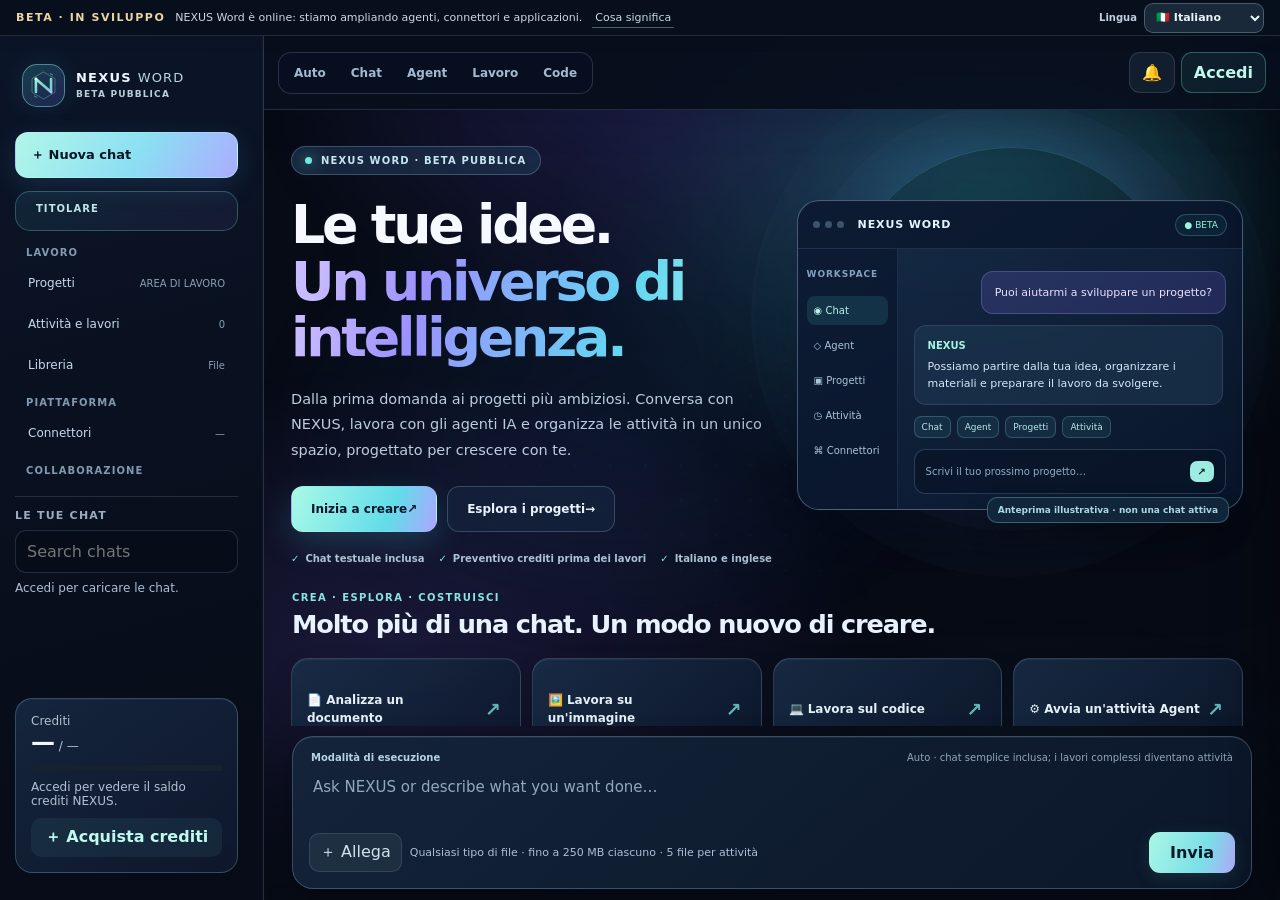
==== index.html @ f948ac9a "ux: distinguish real authenticated chat workspace from guest marketing preview" ====
<!doctype html>
<html lang="it">
<head>
<meta charset="utf-8">
<meta http-equiv="Content-Security-Policy" content="default-src 'self'; base-uri 'self'; object-src 'none'; script-src 'self' 'unsafe-inline' https://esm.sh; style-src 'self' 'unsafe-inline' https:; font-src 'self' data: https:; img-src 'self' data: blob: https:; connect-src 'self' https:; frame-src 'self' https:; form-action 'self' https:; upgrade-insecure-requests">
<meta name="referrer" content="strict-origin-when-cross-origin">
<meta name="viewport" content="width=device-width,initial-scale=1">
<title>NEXUS Word Beta — Chat IA, agenti e progetti</title>
<meta name="description" content="NEXUS Word è una piattaforma IA in beta pubblica: chat inclusa, agenti, programmazione, progetti e lavori con crediti dichiarati prima dell’esecuzione.">
<meta name="robots" content="index,follow,max-image-preview:large">
<link rel="canonical" href="https://nexusword.it/">
<meta property="og:type" content="website"><meta property="og:site_name" content="NEXUS Word"><meta property="og:title" content="NEXUS Word Beta — Chat IA, agenti e progetti"><meta property="og:description" content="Piattaforma IA in beta pubblica con chat inclusa e attività Agent, Work, Code e file a crediti trasparenti."><meta property="og:url" content="https://nexusword.it/">
<meta name="theme-color" content="#05070b">
<link rel="icon" type="image/svg+xml" href="./nexus-mark.svg">
<link rel="alternate" hreflang="it" href="https://nexusword.it/"><link rel="alternate" hreflang="en" href="https://nexusword.it/?lang=en">
<link rel="alternate" hreflang="x-default" href="https://nexusword.it/">
<script type="application/ld+json">
{
  "@context":"https://schema.org",
  "@type":["SoftwareApplication","WebApplication"],
  "name":"NEXUS AI",
  "url":"https://nexusword.it/",
  "applicationCategory":"BusinessApplication",
  "operatingSystem":"Web",
  "description":"AI chat, secure file intake, document and code jobs, credits and job tracking.",
  "offers":{"@type":"Offer","price":"0","priceCurrency":"EUR","name":"Free access"},
  "publisher":{"@type":"Organization","name":"NEXUS Lab","url":"https://lab.nexusword.it/"}
}
</script>
<style>
:root{--bg:#05070b;--panel:#0b1017;--panel2:#0e151f;--line:#1b2634;--text:#eef4fb;--muted:#8ea0b5;--accent:#7cf5c3;--blue:#9ab4ff;--violet:#b9a7ff;--gold:#f1c97a;--danger:#ff9696}
*{box-sizing:border-box}html,body{margin:0;width:100%;height:100%;max-width:100%;overflow:hidden;background:radial-gradient(circle at 50% -10%,rgba(105,118,255,.16),transparent 36%),radial-gradient(circle at 90% 10%,rgba(68,220,177,.08),transparent 28%),var(--bg);color:var(--text);font-family:Inter,system-ui,-apple-system,"Segoe UI",sans-serif}button,input,textarea{font:inherit}a{color:inherit;text-decoration:none}
.app{height:calc(100dvh - 36px);min-height:0;display:grid;grid-template-columns:272px 1fr;margin-top:36px}.side{border-right:1px solid var(--line);background:#070a0f;padding:15px;display:flex;flex-direction:column;gap:11px;position:sticky;top:0;height:calc(100dvh - 36px);min-height:0;overflow:hidden}
.brand{display:flex;align-items:center;gap:10px;font-weight:900;letter-spacing:.08em}.mark{width:32px;height:32px;border:1px solid var(--accent);border-radius:10px;display:grid;place-items:center;color:var(--accent)}
.newchat,.navbtn{width:100%;border:1px solid var(--line);background:#0c121b;color:var(--text);border-radius:11px;padding:11px 12px;text-align:left;cursor:pointer}.newchat{background:var(--accent);color:#04100b;border-color:var(--accent);font-weight:800}
.snav{display:grid;gap:8px;flex:0 0 auto}.snav a,.snav button{display:flex;justify-content:space-between;align-items:center}.small{color:var(--muted);font-size:12px}.historybox{min-height:110px;flex:1 1 auto;display:flex;flex-direction:column;gap:8px;overflow:hidden}.historytitle{font-size:11px;color:var(--muted);font-weight:800;text-transform:uppercase;letter-spacing:.08em}.historylist{display:grid;gap:6px;max-height:none;min-height:0;flex:1 1 auto;overflow-y:auto;overscroll-behavior:contain;scrollbar-gutter:stable}.historyitem{width:100%;border:1px solid var(--line);background:#090e15;color:#cdd9e6;border-radius:9px;padding:9px 10px;text-align:left;cursor:pointer}.historyitem strong{display:block;white-space:nowrap;overflow:hidden;text-overflow:ellipsis;font-size:12px}.historyitem small{color:var(--muted);font-size:10px}.credit{flex:0 0 auto;margin-top:0;border:1px solid var(--line);border-radius:14px;padding:14px;background:#0b1118}.credit strong{font-size:24px}.buycredit{width:100%;margin-top:10px;border:0;background:var(--accent);color:#04100b;border-radius:10px;padding:9px 10px;font-weight:900;cursor:pointer}.creditbar{height:6px;background:#172230;border-radius:999px;margin:9px 0;overflow:hidden}.creditbar i{display:block;height:100%;width:72%;background:var(--accent)}
.main{min-width:0;display:flex;flex-direction:column;height:calc(100dvh - 36px);min-height:0;overflow:hidden;background:linear-gradient(180deg,rgba(255,255,255,.012),transparent 28%)}.top{height:66px;border-bottom:1px solid var(--line);display:flex;align-items:center;justify-content:space-between;padding:0 24px;background:rgba(5,7,11,.9);position:sticky;top:0;z-index:10;backdrop-filter:blur(12px)}
.auto-mode{display:inline-flex;align-items:center;gap:8px;border:1px solid #2d3a50;background:linear-gradient(135deg,#0d1622,#101829);border-radius:999px;padding:7px 11px;color:#dce9f6;font-size:12px;font-weight:800}.auto-mode i{width:7px;height:7px;border-radius:50%;background:var(--accent);box-shadow:0 0 18px rgba(124,245,195,.7)}
.account{display:flex;gap:9px;align-items:center}.account button,.account a{border:1px solid var(--line);background:#0b1118;border-radius:10px;padding:8px 11px;color:var(--text);cursor:pointer}.notification-btn{position:relative;display:inline-flex;align-items:center;gap:7px}.notification-count{display:inline-grid;place-items:center;min-width:19px;height:19px;padding:0 5px;border-radius:999px;background:var(--danger);color:#170404;font-size:10px;font-weight:900}.notification-count[hidden]{display:none!important}
.stage{flex:1;min-height:0;display:flex;flex-direction:column;width:min(100%,980px);margin:0 auto;padding:34px 24px 150px;overflow-y:auto;overscroll-behavior:contain;scrollbar-gutter:stable}.intro{text-align:center;margin:auto 0}.ey{font:700 11px ui-monospace,monospace;letter-spacing:.14em;color:var(--accent);text-transform:uppercase}.intro h1{font-size:clamp(42px,6vw,74px);letter-spacing:-.055em;line-height:.96;margin:16px auto 18px;max-width:860px;background:linear-gradient(135deg,#ffffff 16%,#cadcff 54%,#8ff5d2);-webkit-background-clip:text;background-clip:text;color:transparent}.intro p{color:#b9c8d9;line-height:1.65;max-width:720px;margin:0 auto}
.quick{display:grid;grid-template-columns:repeat(4,1fr);gap:10px;margin:28px auto 0;max-width:850px}.quick button{border:1px solid #202d3d;background:linear-gradient(180deg,#0d141e,#091018);color:#d4e0ec;padding:14px;border-radius:14px;cursor:pointer;text-align:left;transition:.18s ease}.quick button:hover{transform:translateY(-2px);border-color:#3c536d;background:#101a27}
.messages{display:none;flex-direction:column;gap:14px;margin-top:10px}.messages.has{display:flex}.msg{max-width:82%;padding:12px 14px;border-radius:14px;line-height:1.55;white-space:pre-wrap}.me{align-self:flex-end;background:#17372b;border:1px solid #275641}.ai{align-self:flex-start;background:#0d151f;border:1px solid #203047}.ceo{align-self:flex-end;background:#241c3d;border:1px solid #7256b8}.msg-label{display:block;font-size:9px;line-height:1.2;letter-spacing:.12em;text-transform:uppercase;font-weight:900;opacity:.82;margin-bottom:5px}.ceo .msg-label{color:#d9caff}.thinking{opacity:.8}.thinking::after{content:' ···';animation:blink 1.1s steps(3,end) infinite}@keyframes blink{0%,20%{opacity:.25}50%{opacity:1}100%{opacity:.25}}
.composer-wrap{position:fixed;left:270px;right:0;bottom:0;padding:16px 20px 22px;background:linear-gradient(180deg,transparent,#05070b 28%);z-index:20}.composer{width:min(100%,940px);margin:auto;border:1px solid #2a3a50;background:rgba(11,17,24,.96);border-radius:20px;padding:12px;box-shadow:0 24px 70px rgba(0,0,0,.38),0 0 0 1px rgba(124,245,195,.025);backdrop-filter:blur(18px)}
.files{display:none;gap:8px;flex-wrap:wrap;margin-bottom:9px}.files.has{display:flex}.filechip{border:1px solid #2a3b4f;border-radius:10px;padding:7px 9px;color:#c0cedc;font-size:12px;background:#0f1722}
textarea{width:100%;resize:none;min-height:58px;max-height:180px;background:transparent;border:0;outline:0;color:var(--text);padding:6px 4px;font-size:16px}.compose-actions{display:flex;justify-content:space-between;align-items:center;gap:10px}.left-actions{display:flex;gap:8px;align-items:center}
.iconbtn{border:1px solid var(--line);background:#0f1722;color:#c9d5e2;border-radius:10px;padding:8px 10px;cursor:pointer}.send{border:0;background:var(--accent);color:#04100b;border-radius:10px;padding:9px 14px;font-weight:900;cursor:pointer}.send[disabled]{opacity:.45;cursor:not-allowed}
.beta{font-size:11px;color:var(--muted)}.modal{position:fixed;inset:0;background:rgba(0,0,0,.62);display:none;align-items:center;justify-content:center;z-index:50;padding:20px}.modal.show{display:flex}.modal-card{width:min(100%,440px);background:#0c121b;border:1px solid #263445;border-radius:18px;padding:22px}.modal-card h2{margin:0 0 10px}.modal-card p{color:var(--muted);line-height:1.6}.modal-card input{width:100%;margin:7px 0;padding:11px;border:1px solid var(--line);background:#070b10;color:var(--text);border-radius:10px}.modal-actions{display:flex;gap:9px;margin-top:12px}.notice{border:1px solid #3b4b5e;background:#0d151f;border-radius:12px;padding:11px 12px;color:#aebed0;font-size:13px;line-height:1.55}.packs{display:grid;gap:10px;margin-top:14px}.pack{display:flex;align-items:center;justify-content:space-between;gap:12px;border:1px solid var(--line);background:#0a1017;border-radius:12px;padding:12px}.pack strong{font-size:17px}.pack small{display:block;color:var(--muted);margin-top:3px}.pack a{background:var(--accent);color:#04100b;border-radius:9px;padding:8px 10px;font-weight:900;white-space:nowrap}.credit-cost{color:var(--accent);font-weight:800}.jobs-card{width:min(100%,760px);max-height:82vh;overflow:auto}.joblist{display:grid;gap:10px;margin-top:14px}.jobrow{border:1px solid var(--line);background:#090f16;border-radius:12px;padding:12px}.jobhead{display:flex;justify-content:space-between;gap:10px;align-items:center}.jobhead strong{font-size:14px}.jobstatus{font:800 10px ui-monospace,monospace;letter-spacing:.06em;text-transform:uppercase;border:1px solid #314255;border-radius:999px;padding:4px 7px}.jobstatus.completed{color:var(--accent)}.jobstatus.failed{color:var(--danger)}.jobmeta{color:var(--muted);font-size:11px;margin-top:6px}.jobsummary{white-space:pre-wrap;color:#cdd9e6;font-size:13px;line-height:1.5;margin-top:8px}.jobresult{white-space:pre-wrap;border-top:1px solid var(--line);padding-top:8px;margin-top:8px;color:#dbe7f3;font-size:13px;line-height:1.5}.jobactions{display:flex;gap:7px;flex-wrap:wrap;margin-top:10px}.jobactions button{border:1px solid var(--line);background:#0b1119;color:#d8e5f1;border-radius:8px;padding:7px 9px;cursor:pointer;font-size:11px}.jobactions button:hover{border-color:#3b82f6}.compute-pill{display:inline-flex;align-items:center;gap:6px;border:1px solid var(--line);border-radius:999px;padding:6px 9px;color:var(--muted);font-size:11px;white-space:nowrap}.compute-pill i{width:7px;height:7px;border-radius:50%;background:#64748b}.compute-pill.online{color:#9ee6b8;border-color:#24543a}.compute-pill.online i{background:#3ddc84}.compute-pill.busy{color:#fde68a;border-color:#66521c}.compute-pill.busy i{background:#facc15}

@media(min-width:821px) and (max-height:760px){
 .side{padding:10px 12px;gap:8px}
 .brand{min-height:32px}
 .newchat,.navbtn{padding:8px 10px}
 .snav{gap:6px}
 .historybox{min-height:96px;gap:6px}
 .historylist{gap:4px}
 .historyitem{padding:7px 9px}
 .credit{padding:9px 10px}
 .credit strong{font-size:20px}
 .buycredit{margin-top:6px;padding:7px 9px}
 .creditbar{margin:6px 0}
}

@media(max-width:820px){
 .app{grid-template-columns:1fr}.side{display:none}.composer-wrap{left:0;padding:12px 12px 14px}.quick{grid-template-columns:1fr 1fr}
 .top{padding:8px 12px;height:auto;min-height:66px;gap:7px;flex-wrap:wrap}.stage{width:100%;min-width:0;padding-left:15px;padding-right:15px}
 .account a{display:none}.account{gap:5px;min-width:0}.account button{padding:7px 8px;font-size:12px}
 .composer{width:100%;min-width:0}.compose-actions{flex-wrap:wrap}.left-actions{min-width:0;flex:1;flex-wrap:wrap}.beta{min-width:0}
}
@media(max-width:560px){
 .app,.main,.top,.stage,.intro,.quick,.composer-wrap,.composer{width:100%;max-width:100%;min-width:0}
 .top{min-height:132px;align-content:center;overflow:hidden}.auto-mode{font-size:11px;max-width:100%}.compute-pill{display:none}
 .account{width:100%;min-width:0;display:grid;grid-template-columns:repeat(2,minmax(0,1fr));gap:6px}
 .account button{width:100%;min-width:0;padding:8px 6px;font-size:11px;white-space:nowrap;overflow:hidden;text-overflow:ellipsis}
 .intro{margin:42px 0 116px;overflow:hidden}.intro h1{font-size:clamp(32px,9.5vw,40px);line-height:1.04;letter-spacing:-.035em;width:100%;max-width:100%;overflow-wrap:break-word;word-break:normal}
 .intro p{font-size:14px;line-height:1.55;max-width:100%;overflow-wrap:anywhere}.ey{font-size:9px;letter-spacing:.08em;max-width:100%;overflow-wrap:anywhere}
 .quick{grid-template-columns:minmax(0,1fr);margin-top:20px}.quick button{min-width:0;padding:13px;overflow-wrap:anywhere}
 .composer-wrap{width:100vw;max-width:100vw;padding:9px 10px 10px;overflow:hidden}.composer{width:100%;max-width:100%;min-width:0;border-radius:16px;padding:10px}
 .compose-actions{display:grid;grid-template-columns:minmax(0,1fr) auto;align-items:center;gap:7px}.left-actions{min-width:0;gap:6px;overflow:hidden}
 .iconbtn{padding:8px 9px}.beta{display:none}.send{display:block;padding:9px 13px;margin:0;white-space:nowrap}
 textarea{min-width:0;max-width:100%}.msg{max-width:94%}
}

.mobile-only{display:none}.internal-status{display:none!important}.historysearch{width:100%;border:1px solid var(--line);background:#090e15;color:var(--text);border-radius:9px;padding:9px 10px;outline:none}.historysearch:focus{border-color:#3c536d}.historymore{font-size:12px;text-align:center;justify-content:center!important}.side-backdrop{display:none}.plugin-tools{display:grid;grid-template-columns:minmax(0,1fr) 190px;gap:8px;margin:12px 0}.plugin-tools select{width:100%;border:1px solid var(--line);background:#090e15;color:var(--text);border-radius:9px;padding:9px 10px;outline:none}.plugin-category{color:var(--accent);font-size:10px;font-weight:800;text-transform:uppercase;letter-spacing:.06em;margin-top:5px}.plugin-actions{display:flex;gap:7px;flex-wrap:wrap;margin-top:10px}.plugin-actions button{border:1px solid var(--line);background:#0b1119;color:#d8e5f1;border-radius:8px;padding:7px 10px;cursor:pointer;font-size:11px;font-weight:800}.plugin-actions button.enable{background:var(--accent);color:#04100b;border-color:var(--accent)}.plugin-actions button[disabled]{opacity:.48;cursor:not-allowed}.plugin-enabled{border-color:#24543a!important}.plugin-state{font-size:11px;margin-top:7px;color:#aebed0}.plugin-state.connected{color:var(--accent)}
@media(max-width:820px){
 .mobile-only{display:inline-flex}
 .side{display:flex;position:fixed;left:0;top:0;bottom:0;width:min(86vw,340px);height:100dvh;z-index:60;transform:translateX(-105%);transition:transform .2s ease;box-shadow:24px 0 60px rgba(0,0,0,.45)}
 .side.open{transform:translateX(0)}
 .side-backdrop{display:block;position:fixed;inset:0;background:rgba(0,0,0,.58);z-index:55;opacity:0;pointer-events:none;transition:opacity .2s ease}
 .side-backdrop.show{opacity:1;pointer-events:auto}
 .historybox{flex:1}.historylist{max-height:none;flex:1;min-height:0}
 .top{min-height:66px}.account{flex-wrap:wrap;justify-content:flex-end}
}
@media(max-width:560px){
 .top{min-height:96px;overflow:visible;align-content:center}
 .account{width:100%;display:grid;grid-template-columns:repeat(3,minmax(0,1fr));gap:6px}
 .account button{width:100%;min-width:0}
}

.role-badge{display:inline-flex;align-items:center;gap:6px;padding:6px 10px;border:1px solid rgba(255,255,255,.16);border-radius:999px;font-size:11px;font-weight:800;letter-spacing:.08em;text-transform:uppercase;background:rgba(255,255,255,.06)}
.role-badge[hidden],.navbtn[hidden]{display:none!important}
.beta-grid,.admin-grid{display:grid;gap:10px}
.beta-grid{grid-template-columns:repeat(2,minmax(0,1fr))}
.beta-grid .wide{grid-column:1/-1}
.beta-grid input,.beta-grid textarea,.beta-grid select,.admin-credit-input,.admin-name-input{width:100%;box-sizing:border-box;background:#0d111b;color:#eef3ff;border:1px solid rgba(255,255,255,.12);border-radius:10px;padding:10px}
.beta-grid textarea{min-height:88px;resize:vertical}
.admin-user{display:grid;gap:8px}
.admin-user .admin-meta{display:flex;gap:8px;flex-wrap:wrap;align-items:center}
.admin-user .admin-actions{display:grid;grid-template-columns:minmax(90px,130px) auto auto auto;gap:8px;align-items:center}
.admin-user button{appearance:none;border:1px solid rgba(255,255,255,.14);background:#121824;color:#eef3ff;border-radius:9px;padding:9px 12px;font-weight:700;cursor:pointer}
.admin-user button:hover:not(:disabled){background:#192235;border-color:rgba(255,255,255,.24)}
.admin-user button:disabled{opacity:.42;cursor:not-allowed}
.admin-user>button{justify-self:start}
.beta-help{padding:10px 12px;border-radius:10px;background:rgba(120,140,255,.08);font-size:12px;line-height:1.45}
.beta-live-card{max-width:980px}.beta-tabs{display:flex;gap:8px;flex-wrap:wrap;margin:12px 0}.beta-tabs button,.beta-ticket-actions button,.beta-thread-actions button{appearance:none;border:1px solid rgba(255,255,255,.14);background:#121824;color:#eef3ff;border-radius:9px;padding:9px 12px;font-weight:750;cursor:pointer}.beta-tabs button.active,.beta-ticket-actions button.primary,.beta-thread-actions button.primary{background:var(--accent);color:#04100b;border-color:var(--accent)}.beta-pane[hidden],#betaTicketDetail[hidden],#adminBetaDetail[hidden]{display:none!important}.beta-ticket-row{cursor:pointer}.beta-ticket-row:hover{border-color:rgba(255,255,255,.24)}.beta-ticket-code{font-size:11px;color:var(--accent);font-weight:800;letter-spacing:.05em}.beta-thread{display:grid;gap:9px;margin-top:12px}.beta-message{padding:10px 12px;border:1px solid rgba(255,255,255,.10);border-radius:10px;background:#0c121b}.beta-message.admin{border-color:rgba(70,220,150,.26)}.beta-message.system{opacity:.78}.beta-message.internal{border-style:dashed}.beta-message-head{display:flex;justify-content:space-between;gap:10px;font-size:10px;color:var(--muted);margin-bottom:5px;text-transform:uppercase;letter-spacing:.04em}.beta-detail-head{display:flex;justify-content:space-between;gap:10px;align-items:flex-start;flex-wrap:wrap}.beta-retest{margin-top:12px;padding:12px;border:1px solid rgba(70,220,150,.28);background:rgba(70,220,150,.07);border-radius:10px}.beta-ticket-actions,.beta-thread-actions{display:flex;gap:8px;flex-wrap:wrap;margin-top:10px}.beta-message-box{width:100%;box-sizing:border-box;background:#0d111b;color:#eef3ff;border:1px solid rgba(255,255,255,.12);border-radius:10px;padding:10px;min-height:78px;resize:vertical}.beta-tech-grid{display:grid;grid-template-columns:repeat(2,minmax(0,1fr));gap:8px;margin-top:10px}.beta-tech-card{border:1px solid rgba(255,255,255,.09);border-radius:9px;padding:9px;background:#0b1018;font-size:11px;overflow-wrap:anywhere}.beta-timeline{display:grid;gap:6px;margin-top:10px}.beta-event{font-size:11px;color:var(--muted);padding-left:10px;border-left:2px solid rgba(255,255,255,.12)}.beta-admin-controls{display:grid;grid-template-columns:1fr 1fr 1fr auto;gap:8px;margin-top:10px}.beta-admin-controls input,.beta-admin-controls select{width:100%;box-sizing:border-box;background:#0d111b;color:#eef3ff;border:1px solid rgba(255,255,255,.12);border-radius:9px;padding:9px}.beta-internal-toggle{display:flex;gap:7px;align-items:center;font-size:11px;color:var(--muted)}.beta-ai-card{margin-top:10px;padding:12px;border:1px solid rgba(124,245,195,.28);background:rgba(124,245,195,.06);border-radius:11px}.beta-ai-card strong{color:var(--accent)}.social-grid{display:grid;grid-template-columns:1fr 1fr;gap:9px}.social-grid .wide{grid-column:1/-1}.social-grid textarea,.social-grid input,.social-grid select{width:100%;box-sizing:border-box;background:#0d111b;color:#eef3ff;border:1px solid rgba(255,255,255,.12);border-radius:10px;padding:10px}.social-grid textarea{min-height:150px;resize:vertical}.social-actions{display:flex;gap:8px;flex-wrap:wrap;margin-top:12px}.social-actions button{border:1px solid var(--line);background:#0f1722;color:#d8e5f1;border-radius:9px;padding:9px 11px;cursor:pointer;font-weight:800}.social-actions button.primary{background:var(--accent);color:#04100b;border-color:var(--accent)}@media(max-width:700px){.beta-tech-grid,.beta-admin-controls,.social-grid{grid-template-columns:1fr}.beta-live-card{max-width:96vw}.social-grid .wide{grid-column:auto}}
@media(max-width:700px){.beta-grid{grid-template-columns:1fr}.beta-grid .wide{grid-column:auto}.admin-user .admin-actions{grid-template-columns:1fr 1fr}.admin-credit-input{grid-column:1/-1}}
.notification-list{display:grid;gap:9px;margin-top:12px}.notification-item{width:100%;text-align:left;border:1px solid var(--line);background:#090f16;color:var(--text);border-radius:12px;padding:12px;cursor:pointer}.notification-item.unread{border-color:rgba(124,245,195,.42);background:rgba(124,245,195,.055)}.notification-item.warning{border-left:3px solid var(--gold)}.notification-item.critical{border-left:3px solid var(--danger)}.notification-item.success{border-left:3px solid var(--accent)}.notification-head{display:flex;justify-content:space-between;gap:12px;align-items:flex-start}.notification-head strong{font-size:13px}.notification-body{font-size:12px;color:#c7d4e2;line-height:1.45;margin-top:5px}.notification-meta{font-size:10px;color:var(--muted);margin-top:6px}.owner-toast{position:fixed;right:18px;top:82px;z-index:95;width:min(390px,calc(100vw - 28px));border:1px solid rgba(124,245,195,.38);background:#0b131a;border-radius:14px;padding:12px 14px;box-shadow:0 20px 70px rgba(0,0,0,.48);opacity:0;transform:translateY(-10px);pointer-events:none;transition:.18s ease}.owner-toast.show{opacity:1;transform:translateY(0);pointer-events:auto}.owner-toast strong{display:block;font-size:13px}.owner-toast span{display:block;margin-top:4px;color:#b9c8d9;font-size:11px;line-height:1.4}
.private-card{width:min(96vw,1040px);max-height:88vh;overflow:auto}.private-layout{display:grid;grid-template-columns:250px minmax(0,1fr);gap:12px;margin-top:12px}.private-sidebar{display:flex;flex-direction:column;gap:8px}.private-room{width:100%;text-align:left;border:1px solid var(--line);background:#090f16;color:var(--text);border-radius:11px;padding:10px;cursor:pointer}.private-room strong,.private-room span{display:block}.private-room.active{border-color:var(--accent);background:rgba(124,245,195,.07)}.private-main{min-width:0}.private-security{display:grid;gap:5px;border:1px solid rgba(124,245,195,.24);background:rgba(124,245,195,.055);border-radius:11px;padding:11px;margin-bottom:10px}.private-fingerprint{font:10px ui-monospace,monospace;color:#aebed0;overflow-wrap:anywhere}.private-messages{display:flex;flex-direction:column;gap:9px;min-height:220px;max-height:390px;overflow:auto;border:1px solid var(--line);border-radius:12px;padding:10px;background:#070b10}.private-message{max-width:86%;padding:10px 12px;border:1px solid #253447;border-radius:12px;background:#0d151f;white-space:pre-wrap;overflow-wrap:anywhere}.private-message.mine{align-self:flex-end;background:#17372b;border-color:#275641}.private-message.theirs{align-self:flex-start}.private-message-head{font-size:9px;color:var(--muted);text-transform:uppercase;letter-spacing:.05em;margin-bottom:5px}.private-compose{display:grid;grid-template-columns:minmax(0,1fr) auto;gap:8px;margin-top:10px}.private-compose textarea{border:1px solid var(--line);background:#080d14;border-radius:11px;padding:10px;min-height:64px}.private-owner-tools{display:grid;grid-template-columns:minmax(0,1fr) auto auto;gap:8px;margin-top:10px}.private-owner-tools select{min-width:0;background:#0d111b;color:var(--text);border:1px solid var(--line);border-radius:9px;padding:9px}.private-state{margin-top:9px}.private-lock{display:inline-flex;align-items:center;gap:6px;color:var(--accent);font-weight:850}@media(max-width:760px){.private-layout{grid-template-columns:1fr}.private-sidebar{max-height:180px;overflow:auto}.private-owner-tools{grid-template-columns:1fr 1fr}.private-owner-tools select{grid-column:1/-1}.private-message{max-width:94%}}

.agentos-card{width:min(96vw,1160px);max-height:90vh;overflow:auto}.agentos-head{display:flex;justify-content:space-between;gap:16px;align-items:flex-start}.agentos-head h2{margin:0}.agentos-context{display:inline-flex;align-items:center;gap:6px;border:1px solid rgba(124,245,195,.28);background:rgba(124,245,195,.06);border-radius:999px;padding:6px 9px;font-size:10px;color:#bdebd3;font-weight:800}.agentos-tabs{display:flex;gap:7px;flex-wrap:wrap;margin:16px 0}.agentos-tabs button{border:1px solid var(--line);background:#0b1118;color:var(--text);border-radius:9px;padding:8px 11px;cursor:pointer}.agentos-tabs button.active{border-color:var(--accent);background:rgba(124,245,195,.08)}.agentos-pane{min-height:360px}.agentos-grid{display:grid;grid-template-columns:minmax(230px,.8fr) minmax(0,1.5fr);gap:14px}.agentos-panel{border:1px solid var(--line);background:#080d13;border-radius:13px;padding:12px;min-width:0}.agentos-list{display:grid;gap:7px;max-height:460px;overflow:auto;margin-top:10px}.agentos-row{display:grid;gap:3px;text-align:left;width:100%;border:1px solid var(--line);background:#0b1118;color:var(--text);border-radius:10px;padding:10px;cursor:pointer}.agentos-row.active{border-color:var(--accent);background:rgba(124,245,195,.06)}.agentos-row strong{font-size:13px}.agentos-row span,.agentos-row small{font-size:10px;color:var(--muted)}.agentos-form{display:grid;gap:9px}.agentos-form label{font-size:11px;color:var(--muted);font-weight:750}.agentos-form input,.agentos-form select,.agentos-form textarea{width:100%;border:1px solid var(--line);background:#070c12;color:var(--text);border-radius:9px;padding:9px}.agentos-form textarea{min-height:92px;resize:vertical}.agentos-form textarea.tall{min-height:170px}.agentos-actions{display:flex;gap:8px;flex-wrap:wrap;margin-top:4px}.agentos-checks{display:flex;gap:7px;flex-wrap:wrap;border:1px solid var(--line);border-radius:9px;padding:9px;min-height:42px}.agentos-check{font-size:11px;color:#c8d6e5;background:#0b1118;border:1px solid #1d2a38;border-radius:999px;padding:6px 8px}.agentos-defaults{display:grid;grid-template-columns:repeat(2,minmax(0,1fr));gap:11px}.agentos-defaults .wide{grid-column:1/-1}.agentos-kpi{display:grid;grid-template-columns:repeat(3,minmax(0,1fr));gap:9px;margin-bottom:12px}.agentos-kpi div{border:1px solid var(--line);background:#080d13;border-radius:11px;padding:11px}.agentos-kpi strong{display:block;font-size:22px}.agentos-kpi span{font-size:10px;color:var(--muted)}@media(max-width:760px){.agentos-grid{grid-template-columns:1fr}.agentos-defaults{grid-template-columns:1fr}.agentos-defaults .wide{grid-column:auto}.agentos-kpi{grid-template-columns:1fr 1fr 1fr}}


.beta-release-strip{position:fixed;inset:0 0 auto 0;height:36px;z-index:120;display:flex;align-items:center;justify-content:center;gap:10px;padding:0 16px;border-bottom:1px solid rgba(241,201,122,.28);background:linear-gradient(90deg,#161109,#11151d 46%,#0c1715);color:#e8edf4;font-size:11px}.beta-release-strip strong{letter-spacing:.12em;color:var(--gold)}.beta-release-strip button{border:0;background:transparent;color:#c9d7e6;text-decoration:underline;text-underline-offset:3px;cursor:pointer;font-size:11px;padding:3px}
.brand-copy{display:flex;flex-direction:column;line-height:1.05}.brand-copy small{margin-top:4px;color:var(--gold);font-size:9px;letter-spacing:.12em}.navgroup{display:grid;gap:6px}.navlabel{padding:0 4px;color:#65788c;font-size:9px;font-weight:900;text-transform:uppercase;letter-spacing:.14em}.navgroup .snav{gap:5px}.navgroup .navbtn{padding:8px 10px;border-color:#172333;background:#090f17}.navgroup .navbtn:hover{background:#0e1722;border-color:#2a3b50}
.mode-shell{display:flex;align-items:center;gap:10px;min-width:0}.mode-switch{display:flex;gap:3px;padding:3px;border:1px solid #253448;background:#090f18;border-radius:12px}.mode-switch button{border:0;background:transparent;color:#8498ad;border-radius:8px;padding:7px 9px;font-size:11px;font-weight:800;cursor:pointer}.mode-switch button:hover{color:#dce8f5}.mode-switch button.active{background:#172332;color:#fff;box-shadow:inset 0 0 0 1px #31465f}.mode-switch button[data-nexus-mode="chat"].active{color:var(--accent)}.mode-switch button[data-nexus-mode="agent"].active,.mode-switch button[data-nexus-mode="work"].active,.mode-switch button[data-nexus-mode="code"].active{color:var(--gold)}.mode-hint{font-size:10px;color:var(--muted);white-space:nowrap;overflow:hidden;text-overflow:ellipsis;max-width:330px}
.launch-status{display:flex;justify-content:center;gap:8px;flex-wrap:wrap;margin:22px auto 0}.launch-status span{border:1px solid #223247;background:#09111a;border-radius:999px;padding:6px 9px;color:#9fb0c2;font-size:10px}.launch-status span.live{border-color:rgba(124,245,195,.25);color:#9fe9c9}.launch-status span.beta{border-color:rgba(241,201,122,.28);color:#e5c985}
.composer-mode-line{display:flex;align-items:center;justify-content:space-between;gap:10px;margin:0 0 7px;padding:0 2px}.composer-mode-line .mode-current{font-size:10px;font-weight:900;color:#dce8f5}.composer-mode-line .mode-cost{font-size:10px;color:var(--muted)}
.compute-confirm-card{width:min(94vw,560px)}.compute-quote{display:flex;align-items:center;justify-content:space-between;gap:12px;border:1px solid #2c3b50;border-radius:12px;background:#09111a;padding:13px;margin:14px 0}.compute-quote strong{font-size:21px;color:var(--gold)}.compute-quote span{font-size:11px;color:var(--muted)}.beta-welcome-card{width:min(94vw,650px)}.beta-welcome-list{display:grid;gap:8px;margin:16px 0}.beta-welcome-list div{border:1px solid var(--line);background:#091018;border-radius:11px;padding:11px}.beta-welcome-list strong{display:block;margin-bottom:3px;font-size:12px}.beta-welcome-list span{color:var(--muted);font-size:11px;line-height:1.45}
.execution-settings{border:1px solid rgba(154,180,255,.2);background:rgba(154,180,255,.035);border-radius:12px;padding:12px;margin-top:12px}.execution-settings h4{margin:0 0 8px}.execution-note{font-size:10px;color:var(--muted);line-height:1.45;margin-top:6px}
@media(max-width:1050px){.mode-hint{display:none}.mode-switch button{padding:7px 7px}.account #topNewChat,.account #topJobsBtn{display:none}}
@media(max-width:820px){.beta-release-strip{justify-content:flex-start;overflow:hidden;white-space:nowrap}.app{height:calc(100dvh - 36px);margin-top:36px}.side,.main{height:calc(100dvh - 36px)}.mode-switch button{font-size:10px;padding:7px 6px}.mode-switch button[data-nexus-mode="work"]{display:none}.mode-shell{width:100%;justify-content:center}.account{margin-left:auto}}


.task-runtime-panel{position:fixed;top:102px;right:0;bottom:0;width:360px;z-index:45;border-left:1px solid #243447;background:rgba(7,11,17,.985);box-shadow:-24px 0 70px rgba(0,0,0,.34);transform:translateX(102%);transition:transform .2s ease;display:flex;flex-direction:column;min-height:0}.task-runtime-panel.open{transform:translateX(0)}.runtime-head{display:flex;justify-content:space-between;align-items:flex-start;gap:10px;padding:15px;border-bottom:1px solid var(--line)}.runtime-head h3{margin:0;font-size:14px}.runtime-head .small{margin-top:4px}.runtime-head-actions{display:flex;gap:5px}.runtime-head-actions button{border:1px solid var(--line);background:#0d151f;color:#cbd8e5;border-radius:8px;padding:6px 8px;cursor:pointer}.runtime-scroll{overflow:auto;min-height:0;padding:14px}.runtime-status{display:inline-flex;border:1px solid #32455a;border-radius:999px;padding:5px 8px;font:800 10px ui-monospace,monospace;text-transform:uppercase}.runtime-status.running,.runtime-status.claimed{color:var(--gold);border-color:#725f2c}.runtime-status.completed{color:var(--accent);border-color:#24543a}.runtime-status.failed,.runtime-status.cancelled{color:var(--danger);border-color:#66343a}.runtime-request{white-space:pre-wrap;font-size:12px;line-height:1.5;color:#d7e2ee;margin:10px 0 5px}.runtime-meta{font-size:10px;color:var(--muted);margin-bottom:15px}.runtime-section-title{font-size:9px;font-weight:900;letter-spacing:.14em;text-transform:uppercase;color:#778a9e;margin:15px 0 8px}.runtime-plan{display:grid;gap:7px}.runtime-step{display:flex;gap:9px;align-items:center;border:1px solid #1d2a39;background:#09111a;border-radius:10px;padding:9px}.runtime-step-dot{width:23px;height:23px;flex:0 0 23px;display:grid;place-items:center;border-radius:50%;border:1px solid #33475d;color:#8296aa;font-size:10px;font-weight:900}.runtime-step strong{display:block;font-size:11px}.runtime-step small{display:block;font-size:9px;color:var(--muted);margin-top:2px}.runtime-step.done .runtime-step-dot{border-color:#2f6a50;color:var(--accent);background:#0e211a}.runtime-step.active{border-color:#725f2c;background:#18150d}.runtime-step.active .runtime-step-dot{border-color:var(--gold);color:var(--gold)}.runtime-step.error{border-color:#65353b}.runtime-step.error .runtime-step-dot{color:var(--danger);border-color:var(--danger)}.runtime-events{display:grid;gap:7px}.runtime-event{border-left:2px solid #30435a;padding:6px 0 6px 10px}.runtime-event-head{display:flex;justify-content:space-between;gap:8px}.runtime-event-head strong{font-size:11px}.runtime-event-head span{font-size:9px;color:var(--muted)}.runtime-event-detail,.runtime-event-meta{font-size:10px;color:#9fb0c2;line-height:1.45;margin-top:3px}.runtime-event-meta{color:#72869a}.runtime-result{white-space:pre-wrap;border:1px solid rgba(124,245,195,.24);background:rgba(124,245,195,.045);border-radius:10px;padding:10px;font-size:11px;line-height:1.5;color:#dceae4}.runtime-empty{font-size:10px;color:var(--muted);padding:8px 0}
@media(min-width:1101px){body.task-runtime-open .main{padding-right:360px}body.task-runtime-open .composer-wrap{right:360px}.task-runtime-open .stage{max-width:900px}}
@media(max-width:1100px){.task-runtime-panel{top:36px;width:min(100%,420px);z-index:48}.task-runtime-open .composer-wrap{right:0}}


.project-workspace{position:fixed;inset:36px 0 0;z-index:44;background:#080d14;display:flex;flex-direction:column;transform:translateX(102%);transition:transform .22s ease;min-height:0}.project-workspace.open{transform:translateX(0)}.project-ws-head{display:flex;align-items:flex-start;justify-content:space-between;gap:16px;padding:19px 24px;border-bottom:1px solid var(--line);background:linear-gradient(100deg,#0e1724,#090e16)}.project-ws-title h2{font-size:22px;letter-spacing:-.035em;margin:2px 0 4px}.project-ws-title p{margin:0;color:var(--muted);font-size:12px;line-height:1.5;max-width:700px}.project-ws-ey{font-size:9px;font-weight:900;letter-spacing:.16em;color:var(--accent)}.project-ws-actions{display:flex;align-items:center;gap:7px;flex-wrap:wrap}.project-ws-actions button,.project-ws-toolbar button,.project-sidebar button.project-create{border:1px solid #293c51;background:#0e1824;color:#d6e5f1;padding:9px 12px;border-radius:10px;font-size:11px;font-weight:800;cursor:pointer}.project-ws-actions button:hover,.project-ws-toolbar button:hover,.project-sidebar button:hover{border-color:#44617d}.project-ws-actions .project-close{background:#18202b;font-size:18px;padding:5px 12px}.project-ws-body{display:grid;grid-template-columns:260px minmax(0,1fr);min-height:0;flex:1}.project-sidebar{padding:17px 13px;border-right:1px solid var(--line);display:flex;flex-direction:column;gap:10px;min-height:0;background:#080e16}.project-sidebar h3{font-size:10px;color:#8297ac;text-transform:uppercase;letter-spacing:.12em;margin:2px 0 7px}.project-sidebar .project-create{width:100%;text-align:center}.project-list{display:grid;align-content:start;gap:6px;min-height:0;overflow:auto;flex:1}.project-nav-item{display:grid;gap:5px;text-align:left;border:1px solid #1b2b3b;background:#0d151e;border-radius:11px;padding:11px;color:#dce8f4;cursor:pointer}.project-nav-item.active{border-color:#4b8a76;background:#0e211d}.project-nav-item strong{font-size:12px}.project-nav-item span{color:#8ea3b7;font-size:10px}.project-ws-main{display:flex;flex-direction:column;min-height:0;padding:16px 20px;min-width:0}.project-ws-toolbar{display:flex;align-items:center;gap:8px;flex-wrap:wrap}.project-ws-toolbar button.primary{background:var(--accent);border-color:var(--accent);color:#05140d}.project-ws-toolbar .project-level{margin-left:auto;border:1px solid #30465f;border-radius:999px;padding:6px 9px;color:#cde0f3;font-size:10px;font-weight:900}.project-ws-tabs{display:flex;gap:6px;overflow-x:auto;border-bottom:1px solid #26374b;padding-top:15px;flex:0 0 auto}.project-ws-tabs button{padding:10px 13px;white-space:nowrap;border:0;border-bottom:2px solid transparent;background:transparent;color:#94a9bf;font-size:11px;font-weight:800;cursor:pointer}.project-ws-tabs button.active{border-color:var(--accent);color:#eef8f3}.project-ws-content{overflow:auto;flex:1;min-height:0;padding:16px 2px 40px}.project-ws-notice{color:#b9c9d8;font-size:11px;line-height:1.5;min-height:18px}.project-ws-notice.danger{color:var(--danger)}.project-kpis{display:grid;grid-template-columns:repeat(5,minmax(0,1fr));gap:10px;margin:0 0 15px}.project-kpi{border:1px solid #24354a;border-radius:12px;background:linear-gradient(180deg,#101a26,#0a121b);padding:14px}.project-kpi strong{font-size:23px;display:block}.project-kpi span{display:block;color:#91a5b9;font-size:10px;margin-top:4px}.project-overview-grid{display:grid;grid-template-columns:1fr 1fr;gap:12px}.project-card{background:#0b141e;border:1px solid #26374a;border-radius:12px;padding:16px;min-width:0}.project-card h4{margin:0 0 9px;font-size:13px}.project-card p{margin:0;font-size:12px;line-height:1.65;color:#aec1d3;white-space:pre-wrap;overflow-wrap:anywhere}.project-item{padding:13px;margin-bottom:9px;border:1px solid #233248;border-radius:11px;background:#0c151f}.project-item.clickable{cursor:pointer}.project-item.clickable:hover{border-color:#5b8d83}.project-item-head{display:flex;align-items:flex-start;justify-content:space-between;gap:16px}.project-item-head strong{font-size:12px;overflow-wrap:anywhere}.project-item-head span{font-size:10px;color:#8ca0b5;text-align:right;flex-shrink:0}.project-item-body{white-space:pre-wrap;line-height:1.5;color:#a6bbce;font-size:11px;margin-top:7px;overflow-wrap:anywhere}.project-item-actions{display:flex;gap:7px;flex-wrap:wrap;margin-top:10px}.project-item-actions button{background:#102235;border:1px solid #36516a;color:#dce9f4;border-radius:8px;padding:7px 10px;font-size:10px;cursor:pointer}.project-empty{border:1px dashed #34475d;border-radius:12px;padding:24px;color:#8ea5bb;font-size:12px;text-align:center}.project-ws-content [hidden]{display:none!important}@media(max-width:850px){.project-ws-body{grid-template-columns:1fr}.project-sidebar{border-right:0;border-bottom:1px solid var(--line);padding:8px 12px;flex:0 0 98px}.project-sidebar h3{display:none}.project-list{display:flex;gap:7px;overflow:auto;flex:1}.project-nav-item{flex:0 0 170px;padding:8px}.project-sidebar button.project-create{align-self:flex-end;width:auto}.project-ws-main{padding:11px 13px}.project-kpis{grid-template-columns:repeat(3,1fr)}.project-overview-grid{grid-template-columns:1fr}.project-ws-head{padding:11px 13px}.project-ws-title h2{font-size:18px}.project-ws-actions button{padding:7px 9px}.project-ws-toolbar{gap:6px}.project-ws-toolbar button{padding:7px 9px}.project-item-head{flex-direction:column;gap:3px}.project-item-head span{text-align:left}.project-ws-tabs button{padding:9px}}@media(max-width:480px){.project-kpis{grid-template-columns:repeat(2,minmax(0,1fr))}.project-ws-title p{display:none}.project-ws-actions button#projectRefresh{display:none}}


/* Mobile public-beta accessibility: preserve every execution mode, including Work. */
@media(max-width:820px){
  .mode-shell{width:100%;max-width:100%;min-width:0;justify-content:flex-start}
  .mode-switch{display:flex;flex-wrap:nowrap;min-width:0;max-width:100%;overflow-x:auto;scrollbar-width:none;-webkit-overflow-scrolling:touch;overscroll-behavior-x:contain;touch-action:pan-x}
  .mode-switch::-webkit-scrollbar{display:none}
  .mode-switch button,.mode-switch button[data-nexus-mode="work"]{display:inline-flex!important;align-items:center;justify-content:center;flex:0 0 auto;min-width:44px;min-height:36px;padding:8px 10px;font-size:11px}
  .beta-release-strip{justify-content:space-between;gap:8px}
  .beta-release-strip>strong{flex:0 0 auto}
  .beta-release-strip>span{min-width:0;overflow:hidden;text-overflow:ellipsis;white-space:nowrap}
  .beta-release-strip>button{flex:0 0 auto;min-height:28px;white-space:nowrap;font-weight:800}
  .beta-welcome-card{max-height:calc(100dvh - 32px);overflow-y:auto;overscroll-behavior:contain}
}
@media(max-width:560px){
  .beta-release-strip{padding:0 11px}
  .beta-release-strip>span{display:none}
  .beta-release-strip>strong{font-size:10px;letter-spacing:.065em}
  .beta-release-strip>button{font-size:11px;padding:5px 6px}
  .mode-shell{justify-content:center}
  .mode-switch{width:100%;justify-content:space-between}
  .mode-switch button,.mode-switch button[data-nexus-mode="work"]{min-width:0;flex:1 1 0;padding:8px 5px;font-size:11px}
}

.language-switch{display:inline-flex;align-items:center;gap:7px;margin-left:auto;flex:0 0 auto;color:#bfcfe0;font-size:10px;font-weight:800}.language-switch select{min-width:120px;max-width:145px;border:1px solid #40546b;border-radius:7px;padding:4px 7px;background:#111d29;color:#f4f7fa;font:700 11px system-ui;cursor:pointer;outline-offset:2px}.language-switch select:focus-visible{outline:2px solid #78f4bd}.beta-release-strip{justify-content:flex-start}.beta-release-strip>span{overflow:hidden;text-overflow:ellipsis;white-space:nowrap}.beta-release-strip>button{white-space:nowrap}@media(max-width:640px){.beta-release-strip{gap:5px;padding:0 8px}.beta-release-strip>span{display:none}.beta-release-strip>button{font-size:10px;padding:4px}.language-switch{gap:4px}.language-switch>span{display:none}.language-switch select{min-width:118px;padding:5px 5px;font-size:11px}}@media(max-width:360px){.beta-release-strip>strong{font-size:9px}.language-switch select{min-width:103px}}
</style>
<link rel="stylesheet" href="./nexus-design-v2.css">
<link rel="stylesheet" href="./nexus-aether-v3.css">
<link rel="stylesheet" href="./nexus-first-visit-hotfix.css">
<link rel="stylesheet" href="./nexus-owner-ux-fix.css">
</head>
<body>
<div class="beta-release-strip" id="betaReleaseStrip"><strong>BETA · IN SVILUPPO</strong><span>NEXUS Word è online: stiamo ampliando agenti, connettori e applicazioni.</span><button id="openBetaWelcome" type="button">Cosa significa</button><label class="language-switch" for="nexusLanguage"><span>Lingua</span><select id="nexusLanguage" aria-label="Seleziona la lingua dell'interfaccia"><option value="it">🇮🇹 Italiano</option><option value="en">🇬🇧 English</option></select></label></div>
<div class="app">
<aside class="side">
  <div class="brand"><span class="mark"><img src="./nexus-mark.svg" alt="" width="33" height="33"></span><span class="brand-copy"><span>NEXUS <em>WORD</em></span><small>BETA PUBBLICA</small></span></div>
  <button class="newchat" id="newChat">＋ Nuova chat</button>
  <div class="navgroup" id="ownerNav">
    <div class="navlabel">Titolare</div>
    <div class="snav">
      <button class="navbtn" id="adminBtn" hidden><span>Centro amministrazione</span><span class="small">OWNER</span></button>
    </div>
  </div>


  <div class="navgroup">
    <div class="navlabel">Lavoro</div>
    <div class="snav">
      <button class="navbtn" id="projectsBtn"><span>Progetti</span><span class="small">AREA DI LAVORO</span></button>
      <button class="navbtn" id="jobsBtn"><span>Attività e lavori</span><span class="small">0</span></button>
      <button class="navbtn" id="libraryBtn"><span>Libreria</span><span class="small" id="libraryCount">File</span></button>
    </div>
  </div>

  <div class="navgroup">
    <div class="navlabel">Piattaforma</div>
    <div class="snav">
      <button class="navbtn" id="agentOsBtn" hidden><span>Area di lavoro e impostazioni</span><span class="small" id="agentOsBadge">OS</span></button>
      <button class="navbtn" id="pluginsBtn"><span>Connettori</span><span class="small" id="pluginCount">—</span></button>
    </div>
  </div>

  <div class="navgroup" id="collaborationNav">
    <div class="navlabel">Collaborazione</div>
    <div class="snav">
      <button class="navbtn" id="socialBtn" hidden><span>Pubblicazione social</span><span class="small">OWNER</span></button>
      <button class="navbtn" id="betaBtn" hidden><span>Area Beta</span><span class="small" id="betaNavBadge">LIVE</span></button>
      <button class="navbtn" id="privateBtn" hidden><span>NEXUS Private</span><span class="small">MLS</span></button>
    </div>
  </div>

  <div class="historybox">
    <div class="historytitle">Le tue chat</div>
    <input class="historysearch" id="historySearch" type="search" placeholder="Search chats" autocomplete="off" aria-label="Search chats">
    <div class="historylist" id="historyList"><div class="small">Accedi per caricare le chat.</div></div>
    <button class="navbtn historymore" id="loadMoreChats" type="button" hidden>Carica altre chat</button>
  </div>
  <div class="credit">
    <div class="small">Crediti</div>
    <strong id="creditBalance">—</strong><span class="small" id="creditAllowance"> / —</span>
    <div class="creditbar"><i id="creditBar" style="width:0%"></i></div>
    <div class="small" id="creditStatus">Accedi per vedere il saldo crediti NEXUS.</div>
    <button class="buycredit" id="buyCreditsBtn" type="button">＋ Acquista crediti</button>
  </div>
</aside>
<div class="side-backdrop" id="sideBackdrop" aria-hidden="true"></div>
<main class="main">
  <header class="top">
    <div class="mobile-brand" aria-label="NEXUS Word"><img src="./nexus-mark.svg" alt="" width="30" height="30"><span>NEXUS WORD</span></div>
    <div class="mode-shell">
      <label class="mobile-mode-control" for="mobileModeSelect"><span>Modalità</span><select id="mobileModeSelect" aria-label="Seleziona modalità di esecuzione"><option value="auto">Auto</option><option value="chat">Chat</option><option value="agent">Agent</option><option value="work">Lavoro</option><option value="code">Code</option></select></label>
      <div class="mode-switch" aria-label="NEXUS execution mode">
        <button type="button" data-nexus-mode="auto" aria-pressed="true">Auto</button>
        <button type="button" data-nexus-mode="chat" aria-pressed="false">Chat</button>
        <button type="button" data-nexus-mode="agent" aria-pressed="false">Agent</button>
        <button type="button" data-nexus-mode="work" aria-pressed="false">Lavoro</button>
        <button type="button" data-nexus-mode="code" aria-pressed="false">Code</button>
      </div>
      <span class="mode-hint" id="modeHintTop">Auto · chat semplice inclusa; i lavori complessi diventano attività</span>
      <span class="compute-pill internal-status" id="agentRuntimeTop" hidden><i></i><span>NEXUS predefinito</span></span>
    </div>
    <div class="account">
      <span class="compute-pill internal-status" id="computeStatus" aria-hidden="true"><i></i><span>Verifica in corso…</span></span>
      <button class="mobile-only" id="mobileChatsBtn" type="button" aria-controls="nexusSidebar" aria-expanded="false">☰ Menu</button>
      <button id="topNewChat" type="button">Nuova chat</button>
      <button id="topJobsBtn" type="button">Lavori</button>
      <button id="topBuyCredits" type="button">Acquista crediti</button>
      <button class="notification-btn" id="notificationsBtn" type="button" hidden aria-label="Notifiche Owner">🔔 <span class="notification-count" id="notificationCount" hidden>0</span></button>
      <span class="role-badge" id="roleBadge" hidden></span>
      <button id="loginBtn">Accedi</button>
    </div>
  </header>
  <section class="stage">
    <div class="intro" id="intro">
      <div class="aether-hero">
        <div class="aether-story">
          <span class="aether-eyebrow">NEXUS WORD · BETA PUBBLICA</span>
          <h1>Le tue idee.<span class="aether-gradient">Un universo di intelligenza.</span></h1>
          <p>Dalla prima domanda ai progetti più ambiziosi. Conversa con NEXUS, lavora con gli agenti IA e organizza le attività in un unico spazio, progettato per crescere con te.</p>
          <div class="aether-actions">
            <button type="button" class="aether-action primary" id="aetherStartChat">Inizia a creare <span aria-hidden="true">↗</span></button>
            <button type="button" class="aether-action" id="aetherExploreProjects">Esplora i progetti <span aria-hidden="true">→</span></button>
          </div>
          <div class="aether-pledges"><span>Chat testuale inclusa</span><span>Preventivo crediti prima dei lavori</span><span>Italiano e inglese</span></div>
        </div>
        <div class="aether-showcase">
          <div class="aether-orbit" aria-hidden="true"></div>
          <div class="aether-window" aria-label="Anteprima illustrativa del workspace NEXUS">
            <div class="aether-window-top"><span class="aether-window-dots" aria-hidden="true"><i></i><i></i><i></i></span><strong>NEXUS WORD</strong><em>● BETA</em></div>
            <div class="aether-window-body">
              <div class="aether-window-nav" aria-hidden="true"><b>WORKSPACE</b><span class="selected">◉ Chat</span><span>◇ Agent</span><span>▣ Progetti</span><span>◷ Attività</span><span>⌘ Connettori</span></div>
              <div class="aether-window-dialog">
                <div class="aether-bubble user">Puoi aiutarmi a sviluppare un progetto?</div>
                <div class="aether-bubble"><b>NEXUS</b>Possiamo partire dalla tua idea, organizzare i materiali e preparare il lavoro da svolgere.</div>
                <div class="aether-chips"><span>Chat</span><span>Agent</span><span>Progetti</span><span>Attività</span></div>
                <div class="aether-window-input"><span>Scrivi il tuo prossimo progetto…</span><i aria-hidden="true">↗</i></div>
              </div>
            </div>
          </div>
          <span class="aether-demo-label">Anteprima illustrativa · non una chat attiva</span>
        </div>
      </div>
      <div class="aether-section-heading"><small>CREA · ESPLORA · COSTRUISCI</small><h2>Molto più di una chat. Un modo nuovo di creare.</h2></div>
      <div class="quick">
        <button data-mode="work" data-prompt="Analyse this document and tell me the important points." data-prompt-it="Analizza questo documento e dimmi i punti più importanti.">📄 Analizza un documento</button>
        <button data-mode="work" data-prompt="I want to work with an image. I will attach it and describe what I need." data-prompt-it="Voglio lavorare su un'immagine. La allegherò e spiegherò cosa mi serve.">🖼️ Lavora su un'immagine</button>
        <button data-mode="code" data-prompt="I need help modifying a software project or source file." data-prompt-it="Ho bisogno di modificare un progetto software o un file di codice.">💻 Lavora sul codice</button>
        <button data-mode="agent" data-prompt="I want to hand off a longer task to NEXUS." data-prompt-it="Voglio affidare a NEXUS un'attività più complessa.">⚙️ Avvia un'attività Agent</button>
      </div>
      <div class="aether-footer-note"><span>Chat disponibile</span><span>Agent, Work e Code con preventivo crediti</span><span>Connettori e app native in evoluzione</span></div>
    </div>
    <div class="messages" id="messages"></div>
  </section>
<div class="composer-wrap">
  <div class="composer">
    <div class="composer-mode-line"><span class="mode-current">Modalità di esecuzione</span><span class="mode-cost" id="modeHintComposer">Auto · chat semplice inclusa; i lavori complessi diventano attività</span></div>
    <div class="files" id="files"></div>
    <div class="notice" id="betaWorkspaceNotice" hidden style="margin-bottom:9px">Workspace Beta monitorato da NEXUS AI e Owner per finalità QA. Le chat di lavoro Beta non sono NEXUS Private E2EE.</div>
    <textarea id="prompt" aria-label="NEXUS message" placeholder="Ask NEXUS or describe what you want done…" rows="2"></textarea>
    <div class="compose-actions">
      <div class="left-actions">
        <button class="iconbtn" id="attachBtn" type="button" aria-label="Attach files">＋ Allega</button>
        <input id="fileInput" type="file" multiple hidden>
        <span class="beta" id="levelHint">Qualsiasi tipo di file · fino a 250 MB ciascuno · 5 file per attività</span>
      </div>
      <button class="send" id="sendBtn" type="button" aria-label="Send message">Invia</button>
    </div>
  </div>
</div>
</main>
</div>

<section class="project-workspace" id="projectWorkspace" aria-label="NEXUS Project Workspace">
  <header class="project-ws-head">
    <div class="project-ws-title"><span class="project-ws-ey">NEXUS WORD · AREA PROGETTI</span><h2 id="projectWorkspaceTitle">Progetti</h2><p id="projectWorkspaceSubtitle">Organizza chat, attività, file e agenti con un contesto persistente.</p></div>
    <div class="project-ws-actions"><button id="projectRefresh" type="button">Aggiorna</button><button id="closeProjectWorkspace" class="project-close" type="button" aria-label="Close Projects">×</button></div>
  </header>
  <div class="project-ws-body">
    <aside class="project-sidebar"><h3>I tuoi progetti</h3><div class="project-list" id="projectWorkspaceList"><div class="project-empty">Caricamento progetti…</div></div><button id="projectCreate" class="project-create" type="button">＋ Crea progetto</button></aside>
    <main class="project-ws-main">
      <div class="project-ws-toolbar">
        <button id="projectNewChat" class="primary" type="button">＋ Nuova chat nel progetto</button>
        <button id="projectEdit" type="button">Impostazioni progetto</button>
        <button id="projectOpenLibrary" type="button">Libreria</button>
        <span class="project-level" id="projectWorkspaceLevel">—</span>
      </div>
      <nav class="project-ws-tabs" aria-label="Project sections">
        <button type="button" data-project-tab="overview" class="active">Panoramica</button>
        <button type="button" data-project-tab="chats">Chat</button>
        <button type="button" data-project-tab="tasks">Attività</button>
        <button type="button" data-project-tab="files">File</button>
        <button type="button" data-project-tab="agents">Agenti</button>
        <button type="button" data-project-tab="skills">Competenze</button>
      </nav>
      <div class="project-ws-content">
        <div class="project-ws-notice" id="projectWorkspaceNotice"></div>
        <div id="projectPaneOverview" data-project-pane="overview"></div>
        <div id="projectPaneChats" data-project-pane="chats" hidden></div>
        <div id="projectPaneTasks" data-project-pane="tasks" hidden></div>
        <div id="projectPaneFiles" data-project-pane="files" hidden></div>
        <div id="projectPaneAgents" data-project-pane="agents" hidden></div>
        <div id="projectPaneSkills" data-project-pane="skills" hidden></div>
      </div>
    </main>
  </div>
</section>

<aside class="task-runtime-panel" id="taskRuntimePanel" aria-label="Task runtime">
  <div class="runtime-head">
    <div><h3 id="taskRuntimeTitle">Attività NEXUS</h3><div class="small"><span class="runtime-status" id="taskRuntimeStatus">Attività</span></div></div>
    <div class="runtime-head-actions"><button id="refreshTaskRuntime" type="button" title="Refresh">↻</button><button id="closeTaskRuntime" type="button" title="Close">×</button></div>
  </div>
  <div class="runtime-scroll">
    <div class="runtime-request" id="taskRuntimeRequest">Nessuna attività selezionata.</div>
    <div class="runtime-meta" id="taskRuntimeMeta"></div>
    <div class="runtime-section-title">Piano</div>
    <div class="runtime-plan" id="taskRuntimePlan"></div>
    <div class="runtime-section-title">Cronologia</div>
    <div class="runtime-events" id="taskRuntimeEvents"></div>
    <div class="runtime-section-title">Risultato</div>
    <div class="runtime-result" id="taskRuntimeResult" hidden></div>
  </div>
</aside>


<div class="modal" id="betaWelcomeModal">
  <div class="modal-card beta-welcome-card">
    <div class="beta-detail-head"><div><h2 style="margin:0">NEXUS Word è in beta pubblica</h2><p style="margin:6px 0 0">Il servizio è online e utilizzabile mentre continuiamo a sviluppare la piattaforma, i connettori e le app native.</p></div><span class="role-badge">BETA</span></div>
    <div class="beta-welcome-list">
      <div><strong>Cosa è già attivo</strong><span>Account, chat persistenti, lavori sui file, progetti, agenti, competenze, area Beta, notifiche del titolare e NEXUS Private sono già online.</span></div>
      <div><strong>Cosa è ancora in sviluppo</strong><span>L'ecosistema dei connettori, le funzioni avanzate degli agenti, le applicazioni native e alcune automazioni sono in sviluppo.</span></div>
      <div><strong>Regola sui crediti</strong><span>La chat testuale ordinaria è inclusa. NEXUS mostra il preventivo crediti prima di avviare attività Agent, Work o Code più impegnative.</span></div>
    </div>
    <div class="notice">Essendo una beta, le funzioni possono cambiare e possono verificarsi errori. Preferiamo dichiararlo chiaramente, senza presentare come finite le parti ancora in sviluppo.</div>
    <div class="modal-actions"><button class="iconbtn enable" id="acceptBetaWelcome" type="button">Entra in NEXUS</button></div>
  </div>
</div>

<div class="modal" id="computeConfirmModal">
  <div class="modal-card compute-confirm-card">
    <h2 id="computeConfirmTitle">Avviare come attività NEXUS?</h2>
    <p id="computeConfirmBody">Questa richiesta va oltre la chat di base.</p>
    <div class="compute-quote"><div><span>Crediti previsti</span><strong id="computeConfirmCost">—</strong></div><span id="computeConfirmMode">Agent · Smart</span></div>
    <div class="notice">The exact approved credit estimate is checked again by NEXUS before reserving credits. If it changes, the task will not start. Failed/cancelled tasks follow the existing refund rules.</div>
    <div class="modal-actions">
      <button class="iconbtn" id="cancelComputeTask" type="button">Annulla</button>
      <button class="iconbtn" id="basicChatInstead" type="button">Usa invece la chat base</button>
      <button class="iconbtn enable" id="confirmComputeTask" type="button">Avvia attività</button>
    </div>
  </div>
</div>

<div class="modal" id="loginModal">
  <div class="modal-card">
    <h2 id="authTitle">Accedi a NEXUS</h2>
    <p>Il tuo account conserva chat, crediti e attività. File e contenuti privati restano associati al tuo account.</p>
    <form id="authForm">
      <input id="authName" type="text" placeholder="Name" autocomplete="name" style="display:none">
      <input id="authEmail" type="email" placeholder="Email" autocomplete="email" required>
      <input id="authPassword" type="password" placeholder="Password" autocomplete="current-password" minlength="8" required>
      <button class="send" id="authSubmit" type="submit">Accedi</button>
    </form>
    <div class="modal-actions">
      <button class="iconbtn" id="googleLogin" type="button">Continua con Google</button>
      <button class="iconbtn" id="toggleAuth" type="button">Crea account</button>
      <button class="iconbtn" id="forgotPassword" type="button">Password dimenticata?</button>
      <button class="iconbtn" id="closeLogin" type="button">Chiudi</button>
    </div>
    <div class="notice" id="authNotice">Gli account NEXUS usano Neon Auth. Le password sono gestite dal servizio di autenticazione, non dalla pagina.</div>
  </div>
</div>

<div class="modal" id="creditModal">
  <div class="modal-card">
    <h2>Acquista crediti NEXUS</h2>
    <p>Pacchetti crediti una tantum per lavori complessi, file e contenuti multimediali. La chat testuale ordinaria è inclusa.</p>
    <div class="packs">
      <div class="pack"><div><strong>500 crediti</strong><small>4,99 € · pacchetto iniziale</small></div><a data-credit-link="500" href="https://buy.stripe.com/28E6oH9Lp1SY8JcgaIdby03">Buy</a></div>
      <div class="pack"><div><strong>1.500 crediti</strong><small>9,99 € · più conveniente</small></div><a data-credit-link="1500" href="https://buy.stripe.com/7sYfZhe1FapuaRk8Igdby04">Buy</a></div>
      <div class="pack"><div><strong>4.000 crediti</strong><small>19,99 € · uso intensivo</small></div><a data-credit-link="4000" href="https://buy.stripe.com/7sY7sLe1FgNS7F87Ecdby05">Buy</a></div>
    </div>
    <div class="notice" style="margin-top:12px"><strong>La chat testuale è inclusa.</strong> Credits are used only when NEXUS runs compute-heavy jobs or other work with measurable execution cost. No automatic top-up or hidden charge.</div>
    <div class="modal-actions"><button class="iconbtn" id="closeCredits" type="button">Chiudi</button></div>
  </div>
</div>

<div class="modal" id="jobsModal">
  <div class="modal-card jobs-card">
    <h2>Le mie attività NEXUS</h2>
    <p>Attività reali in coda e completate, collegate al tuo account.</p>
    <div class="joblist" id="jobsList"><div class="small">Caricamento…</div></div>
    <div class="modal-actions">
      <button class="iconbtn" id="refreshJobs" type="button">Aggiorna</button>
      <button class="iconbtn" id="closeJobs" type="button">Chiudi</button>
    </div>
  </div>
</div>

<div class="modal" id="notificationsModal">
  <div class="modal-card jobs-card">
    <div class="beta-detail-head">
      <div><h2 style="margin:0">Notifiche NEXUS</h2><p style="margin:6px 0 0">Eventi Beta e automazioni che richiedono la tua attenzione.</p></div>
      <span class="role-badge">OWNER</span>
    </div>
    <div class="notification-list" id="notificationsList"><div class="small">Caricamento notifiche…</div></div>
    <div class="modal-actions">
      <button class="iconbtn" id="refreshNotifications" type="button">Aggiorna</button>
      <button class="iconbtn" id="markAllNotificationsRead" type="button">Segna tutte lette</button>
      <button class="iconbtn" id="closeNotifications" type="button">Chiudi</button>
    </div>
  </div>
</div>

<div class="owner-toast" id="ownerNotificationToast" role="status" aria-live="polite">
  <strong id="ownerNotificationToastTitle"></strong>
  <span id="ownerNotificationToastBody"></span>
</div>

<div class="modal" id="libraryModal">
  <div class="modal-card jobs-card">
    <h2>Libreria</h2>
    <p>I tuoi file privati NEXUS. Restano collegati all'account e permettono di riaprire la chat di origine.</p>
    <div class="joblist" id="libraryList"><div class="small">Caricamento…</div></div>
    <div class="modal-actions">
      <button class="iconbtn" id="refreshLibrary" type="button">Aggiorna</button>
      <button class="iconbtn" id="closeLibrary" type="button">Chiudi</button>
    </div>
  </div>
</div>

<div class="modal" id="agentOsModal">
  <div class="modal-card agentos-card">
    <div class="agentos-head">
      <div>
        <h2>NEXUS Agent OS · Impostazioni</h2>
        <p>Projects, agenti persistenti, skill e policy operative. Solo impostazioni realmente collegate al runtime.</p>
      </div>
      <span class="agentos-context" id="agentOsContextPill">NEXUS predefinito</span>
    </div>
    <div class="agentos-tabs">
      <button type="button" class="active" data-agentos-tab="defaults">Impostazioni predefinite</button>
      <button type="button" data-agentos-tab="projects">Progetti</button>
      <button type="button" data-agentos-tab="agents">Agenti</button>
      <button type="button" data-agentos-tab="skills">Competenze</button>
      <button type="button" data-agentos-tab="connectors">Connettori</button>
    </div>
    <div class="notice" id="agentOsNotice">Agent OS non ancora caricato.</div>

    <section class="agentos-pane" data-agentos-pane="defaults">
      <div class="agentos-kpi">
        <div><strong id="agentOsProjectsKpi">—</strong><span>Progetti</span></div>
        <div><strong id="agentOsAgentsKpi">—</strong><span>Agenti</span></div>
        <div><strong id="agentOsSkillsKpi">—</strong><span>Competenze</span></div>
      </div>
      <div class="agentos-panel">
        <h3>Impostazioni di esecuzione</h3>
        <div class="small" id="agentRuntimeSummary">Caricamento runtime…</div>
        <div class="agentos-defaults" style="margin-top:12px">
          <label>Project predefinito<select id="agentDefaultProject"></select></label>
          <label>Agent predefinito<select id="agentDefaultAgent"></select></label>
          <label>Routing<select id="agentRoutingProfile"><option value="local_first">Prima locale</option><option value="balanced">Bilanciato</option><option value="max">Massimo</option></select></label>
          <label>Autonomia<select id="agentAutonomyLevel"><option value="assist">Assistenza</option><option value="supervised">Supervisionato</option><option value="autonomous">Autonomo</option></select></label>
          <label>Conferme<select id="agentApprovalPolicy"><option value="always_confirm">Conferma sempre</option><option value="risk_based">In base al rischio</option><option value="trusted_low_risk">Basso rischio affidabile</option></select></label>
          <label>Timezone<input id="agentTimezone" maxlength="100"></label>
          <label>Lingua<input id="agentLanguage" maxlength="16"></label>
          <label class="wide agentos-check"><input id="agentNotifications" type="checkbox" checked> Notifiche interne NEXUS abilitate</label>
        </div>
        <div class="execution-settings">
          <h4>IA ed esecuzione</h4>
          <div class="agentos-defaults">
            <label>Modalità predefinita<select id="defaultWorkMode"><option value="auto">Auto</option><option value="chat">Chat</option><option value="agent">Agent</option><option value="work">Lavoro</option><option value="code">Code</option></select></label>
            <label>Stile risposta<select id="responseStyle"><option value="concise">Conciso</option><option value="balanced">Bilanciato</option><option value="detailed">Dettagliato</option></select></label>
            <label>Agent effort<select id="agentEffort"><option value="smart">Smart</option><option value="deep">Deep</option></select></label>
            <label>Work effort<select id="workEffort"><option value="smart">Smart</option><option value="deep">Deep</option></select></label>
            <label>Code effort<select id="codeEffort"><option value="smart">Smart</option><option value="deep">Deep</option></select></label>
            <label class="agentos-check"><input id="autoEscalate" type="checkbox" checked> Auto può convertire richieste complesse in task</label>
          </div>
          <div class="execution-note">Chat resta inclusa. Agent/Work/Code usano task, compute e crediti; prima di una spesa NEXUS mostra la stima.</div>
        </div>
        <div class="agentos-actions"><button class="iconbtn enable" id="saveAgentDefaults" type="button">Salva impostazioni</button></div>
      </div>
    </section>

    <section class="agentos-pane" data-agentos-pane="projects" hidden>
      <div class="agentos-grid">
        <div class="agentos-panel">
          <div class="beta-detail-head"><strong>Progetti</strong><button class="iconbtn" id="newProject" type="button">＋ Nuovo</button></div>
          <div class="agentos-list" id="agentProjectsList"></div>
        </div>
        <div class="agentos-panel agentos-form">
          <h3>Project</h3>
          <label>Nome<input id="projectName" maxlength="160" placeholder="es. NEXUS Word"></label>
          <label>Descrizione<textarea id="projectDescription" maxlength="4000" placeholder="Scopo del progetto"></textarea></label>
          <label>Istruzioni persistenti<textarea class="tall" id="projectInstructions" maxlength="20000" placeholder="Regole e contesto che ogni task del Project deve ereditare"></textarea></label>
          <label>Livello job predefinito<select id="projectDefaultLevel"><option value="free">Free/local</option><option value="smart">Smart</option><option value="deep">Deep</option></select></label>
          <div class="agentos-actions"><button class="iconbtn enable" id="saveProject" type="button">Salva Project</button><button class="iconbtn" id="projectArchive" type="button" hidden>Archivia</button></div>
        </div>
      </div>
    </section>

    <section class="agentos-pane" data-agentos-pane="agents" hidden>
      <div class="agentos-grid">
        <div class="agentos-panel">
          <div class="beta-detail-head"><strong>Agenti persistenti</strong><button class="iconbtn" id="newAgent" type="button">＋ Nuovo</button></div>
          <div class="agentos-list" id="agentAgentsList"></div>
        </div>
        <div class="agentos-panel agentos-form">
          <h3>Agent</h3>
          <label>Nome<input id="agentName" maxlength="160" placeholder="es. QA Agent"></label>
          <label>Project<select id="agentProject"></select></label>
          <label>Descrizione<textarea id="agentDescription" maxlength="4000"></textarea></label>
          <label>Missione persistente<textarea class="tall" id="agentMission" maxlength="20000" placeholder="Obiettivi e limiti permanenti dell’agente"></textarea></label>
          <div class="agentos-defaults">
            <label>Routing<select id="agentRouting"><option value="local_first">Prima locale</option><option value="balanced">Bilanciato</option><option value="max">Massimo</option></select></label>
            <label>Autonomia<select id="agentAutonomy"><option value="assist">Assistenza</option><option value="supervised">Supervisionato</option><option value="autonomous">Autonomo</option></select></label>
            <label>Conferme<select id="agentApproval"><option value="always_confirm">Conferma sempre</option><option value="risk_based">In base al rischio</option><option value="trusted_low_risk">Basso rischio affidabile</option></select></label>
          </div>
          <label>Skill assegnate<div class="agentos-checks" id="agentSkillAssignments"></div></label>
          <div class="agentos-actions"><button class="iconbtn enable" id="saveAgent" type="button">Salva Agent</button><button class="iconbtn" id="agentArchive" type="button" hidden>Archivia</button></div>
        </div>
      </div>
    </section>

    <section class="agentos-pane" data-agentos-pane="skills" hidden>
      <div class="agentos-grid">
        <div class="agentos-panel">
          <div class="beta-detail-head"><strong>Competenze</strong><button class="iconbtn" id="newSkill" type="button">＋ Nuova</button></div>
          <div class="agentos-list" id="agentSkillsList"></div>
        </div>
        <div class="agentos-panel agentos-form">
          <h3>Skill</h3>
          <div class="agentos-defaults">
            <label>Nome<input id="skillName" maxlength="160" placeholder="es. SEO Audit"></label>
            <label>Slug<input id="skillSlug" maxlength="120" placeholder="seo-audit"></label>
            <label>Versione<input id="skillVersion" maxlength="40" value="1.0.0"></label>
            <label>Scope<select id="skillScope"><option value="personal">Personale</option><option value="project">Project</option><option value="agent">Agent</option></select></label>
          </div>
          <label>Descrizione<textarea id="skillDescription" maxlength="4000"></textarea></label>
          <label>Istruzioni / workflow<textarea class="tall" id="skillInstructions" maxlength="30000" placeholder="Procedura riutilizzabile che NEXUS segue quando la skill è attiva"></textarea></label>
          <label class="agentos-check"><input id="skillEnabled" type="checkbox" checked> Skill abilitata</label>
          <label>Progetti<div class="agentos-checks" id="skillProjectAssignments"></div></label>
          <label>Agenti<div class="agentos-checks" id="skillAgentAssignments"></div></label>
          <div class="agentos-actions"><button class="iconbtn enable" id="saveSkill" type="button">Salva Skill</button><button class="iconbtn" id="skillArchive" type="button" hidden>Archivia</button></div>
        </div>
      </div>
    </section>

    <section class="agentos-pane" data-agentos-pane="connectors" hidden>
      <div class="agentos-panel">
        <h3>Connettori e plugin</h3>
        <p>Il catalogo Tools resta il registro unico di OAuth, MCP, API e capacità native. Agent OS lo usa senza duplicare le credenziali.</p>
        <div class="notice">Nessun secret viene copiato nel Settings Hub: le credenziali restano nel bridge server-side già esistente.</div>
        <div class="agentos-actions"><button class="iconbtn enable" id="agentOpenPlugins" type="button">Apri Tools & Connectors</button></div>
      </div>
    </section>

    <div class="modal-actions"><button class="iconbtn" id="closeAgentOs" type="button">Chiudi</button></div>
  </div>
</div>

<div class="modal" id="pluginsModal">
  <div class="modal-card jobs-card">
    <h2>Connettori</h2>
    <p>Collega strumenti esterni reali a NEXUS. I connettori operativi sono mostrati per primi; quelli futuri restano separati come anteprima.</p>
    <div class="notice" style="margin:12px 0">
      <strong>Collega servizi tramite MCP — disponibile ora.</strong><br>
      If a service exposes a compatible HTTPS MCP server, you do not need to wait for a dedicated NEXUS integration.
      <div class="plugin-actions" style="margin-top:9px"><button class="enable" id="addCustomMcp" type="button">＋ Aggiungi server MCP personalizzato</button></div>
    </div>
    <h3>Strumenti principali</h3>
    <div class="small" id="coreToolsSummary">Caricamento funzionalità NEXUS…</div>
    <div class="joblist" id="coreToolsList"><div class="small">Caricamento…</div></div>
    <h3 style="margin-top:18px">Connettori</h3>
    <div class="plugin-tools">
      <input class="historysearch" id="pluginSearch" type="search" placeholder="Search connectors…" autocomplete="off" aria-label="Search connectors">
      <select id="pluginCategory" aria-label="Connector category"><option value="">Tutte le categorie</option></select>
    </div>
    <div class="small" id="pluginSummary">Caricamento catalogo connettori…</div>
    <div class="plugin-actions"><button id="pluginCatalogToggle" type="button">Mostra connettori futuri</button></div>
    <div class="joblist" id="pluginsList"><div class="small">Caricamento…</div></div>
    <div class="notice" style="margin-top:12px">I servizi esterni vanno collegati tramite il bridge OAuth/MCP lato server. NEXUS non salva le credenziali di terzi nel browser.</div>
    <div class="modal-actions">
      <button class="iconbtn" id="refreshPlugins" type="button">Aggiorna</button>
      <button class="iconbtn" id="closePlugins" type="button">Chiudi</button>
    </div>
  </div>
</div>

<div class="modal" id="socialModal">
  <div class="modal-card jobs-card">
    <h2>Pubblicazione social</h2>
    <p>Prepara contenuti con NEXUS AI e pubblicali tramite la condivisione nativa o i link ufficiali dei social. Nessun account viene dichiarato connesso finché non esiste un OAuth reale verificato.</p>
    <div class="social-grid">
      <select id="socialPlatform" aria-label="Piattaforma">
        <option value="multi">Multi-social</option>
        <option value="x">X</option>
        <option value="linkedin">LinkedIn</option>
        <option value="facebook">Facebook</option>
        <option value="instagram">Instagram / TikTok</option>
        <option value="whatsapp">WhatsApp</option>
        <option value="telegram">Telegram</option>
      </select>
      <input id="socialUrl" value="https://nexusword.it/" aria-label="Link da condividere">
      <input class="wide" id="socialTopic" placeholder="Argomento del post, es. Beta Live ora disponibile">
      <textarea class="wide" id="socialText" placeholder="Testo del post"></textarea>
    </div>
    <div class="social-actions">
      <button class="primary" id="socialGenerate" type="button">Genera con NEXUS AI</button>
      <button class="primary" id="socialNativeShare" type="button">Condividi sul dispositivo</button>
      <button id="socialX" type="button">X</button>
      <button id="socialLinkedIn" type="button">LinkedIn</button>
      <button id="socialFacebook" type="button">Facebook</button>
      <button id="socialWhatsApp" type="button">WhatsApp</button>
      <button id="socialTelegram" type="button">Telegram</button>
    </div>
    <div class="notice" id="socialNotice" style="margin-top:12px">Instagram e TikTok: usa “Condividi sul dispositivo” su Android. Pubblicazione automatica e programmazione verranno attivate solo con connessioni provider reali.</div>
    <div class="modal-actions"><button class="iconbtn" id="closeSocial" type="button">Chiudi</button></div>
  </div>
</div>

<div class="modal" id="betaModal">
  <div class="modal-card jobs-card beta-live-card">
    <div class="beta-detail-head">
      <div><h2>Beta Live NEXUS</h2><p id="betaIdentity">Area dedicata ai test beta</p></div>
      <span class="role-badge">LIVE QA</span>
    </div>
    <div class="beta-tabs">
      <button id="betaTabNew" type="button" class="active">Nuova segnalazione</button>
      <button id="betaTabTickets" type="button">I miei ticket · <span id="betaTicketCount">0</span></button>
    </div>
    <section id="betaNewPane" class="beta-pane">
      <div class="beta-help"><strong>Cosa testare:</strong> separazione delle chat, risposte in italiano, qualità del codice, velocità, allegati, lavori e connettori. NEXUS associa automaticamente il contesto tecnico disponibile senza acquisire password, token o contenuti dei file.</div>
      <form id="betaFeedbackForm" class="beta-grid" style="margin-top:12px">
        <select id="betaKind" aria-label="Tipo di segnalazione">
          <option value="bug">Bug</option><option value="model">IA / modello</option><option value="performance">Prestazioni</option><option value="ux">Esperienza d'uso</option><option value="suggestion">Suggerimento</option><option value="other">Altro</option>
        </select>
        <select id="betaSeverity" aria-label="Gravità">
          <option value="critical">Critica</option><option value="high">Alta</option><option value="medium" selected>Media</option><option value="low">Bassa</option>
        </select>
        <select id="betaComponent" class="wide" aria-label="Componente">
          <option value="OTHER">Componente: non so / altro</option><option value="AUTH">Login / account</option><option value="CHAT">Chat</option><option value="ROUTING">Routing IA</option><option value="PC_WORKER">Worker PC</option><option value="JOBS">Job</option><option value="UPLOAD">Upload</option><option value="LIBRARY">Libreria</option><option value="CREDITS">Crediti</option><option value="CONNECTORS">Connettori</option><option value="BETA">Centro Beta</option><option value="ADMIN">Admin</option><option value="UI">Interfaccia</option><option value="SEO">SEO</option>
        </select>
        <input class="wide" id="betaTitle" maxlength="240" placeholder="Titolo breve del problema" required>
        <textarea class="wide" id="betaDescription" maxlength="12000" placeholder="Che cosa è successo?" required></textarea>
        <textarea id="betaRepro" maxlength="12000" placeholder="Passaggi per riprodurre il problema"></textarea>
        <textarea id="betaExpected" maxlength="8000" placeholder="Risultato atteso"></textarea>
        <textarea class="wide" id="betaActual" maxlength="8000" placeholder="Risultato reale / errore esatto"></textarea>
        <div class="wide notice" id="betaFeedbackStatus">La chat corrente, l'ultimo job della chat e un buffer diagnostico sanitizzato vengono associati quando disponibili.</div>
        <div class="wide modal-actions"><button class="iconbtn enable" id="submitBetaFeedback" type="submit">Apri ticket</button></div>
      </form>
    </section>
    <section id="betaTicketsPane" class="beta-pane" hidden>
      <div class="joblist" id="betaTicketList"><div class="small">Caricamento ticket…</div></div>
      <div id="betaTicketDetail" hidden></div>
    </section>
    <div class="modal-actions"><button class="iconbtn" id="closeBeta" type="button">Chiudi</button></div>
  </div>
</div>

<div class="modal" id="privateModal">
  <div class="modal-card private-card">
    <div class="beta-detail-head">
      <div>
        <h2>NEXUS Private</h2>
        <p>Conversazioni cifrate end-to-end con MLS (RFC 9420) tra CEO e beta. NEXUS AI non legge automaticamente questi messaggi.</p>
      </div>
      <span class="role-badge">MLS E2EE</span>
    </div>
    <div id="privateOwnerTools" class="private-owner-tools" hidden>
      <select id="privateBetaSelect" aria-label="Scegli beta tester"><option value="">Privato con…</option></select>
      <button class="iconbtn" id="privateCreateDm" type="button">Crea/Apri privato</button>
      <button class="iconbtn" id="privateSyncGroup" type="button">Sincronizza Comitiva Beta</button>
    </div>
    <div class="private-layout">
      <aside class="private-sidebar">
        <strong>Conversazioni</strong>
        <div id="privateRooms"><div class="small">Caricamento…</div></div>
      </aside>
      <section class="private-main">
        <div class="beta-detail-head">
          <div><strong id="privateRoomTitle">NEXUS Private</strong><div class="small">MLS cifra e autentica ogni messaggio sul dispositivo prima del relay Neon.</div></div>
          <button class="iconbtn" id="privateRefresh" type="button">Aggiorna</button>
        </div>
        <div class="private-security" id="privateSecurity"><div class="small">Sicurezza non inizializzata.</div></div>
        <div class="private-messages" id="privateMessages"><div class="notice">Seleziona una conversazione.</div></div>
        <div class="private-compose">
          <textarea id="privateComposer" maxlength="12000" placeholder="Messaggio cifrato…"></textarea>
          <button class="send" id="privateSend" type="button">Invia</button>
        </div>
        <div class="notice private-state" id="privateState">NEXUS Private non inizializzato.</div>
      </section>
    </div>
    <div class="modal-actions"><button class="iconbtn" id="closePrivate" type="button">Chiudi</button></div>
  </div>
</div>

<div class="modal" id="adminModal">
  <div class="modal-card jobs-card">
    <h2>Centro amministrazione NEXUS</h2>
    <p>Gestione utenti, ruoli Beta Tester, crediti e segnalazioni. Le modifiche sono registrate dal server.</p>
    <div class="small" id="adminSummary">Caricamento utenti…</div>
    <div class="nexus-admin-search">
      <label for="adminUserSearch">Trova un utente registrato</label>
      <input id="adminUserSearch" type="search" placeholder="Cerca per nome o indirizzo email…" autocomplete="off" spellcheck="false">
      <span id="adminUserSearchResult" class="small" role="status" aria-live="polite"></span>
    </div>
    <div class="joblist admin-grid" id="adminUsers"><div class="small">Caricamento…</div></div>
    <h3 style="margin-top:18px">Beta Live</h3>
    <div class="plugin-tools">
      <select id="adminBetaStatusFilter" aria-label="Filtra ticket beta">
        <option value="">Tutti gli stati</option><option value="APERTO">Aperti</option><option value="IN_ANALISI">In analisi</option><option value="IN_CORREZIONE">In correzione</option><option value="DA_VERIFICARE">Da verificare</option><option value="RISOLTO">Risolti</option><option value="CHIUSO">Chiusi</option>
      </select>
    </div>
    <div class="joblist" id="adminFeedback"><div class="small">Caricamento ticket…</div></div>
    <div id="adminBetaDetail" hidden></div>
    <h3 style="margin-top:18px">Beta Workspace · conversazioni</h3>
    <div class="notice">Area QA monitorata: qui l’Owner può leggere le chat Beta, vedere gli allegati collegati e intervenire nel thread con identità CEO esplicita.</div>
    <div class="joblist" id="adminBetaConversations"><div class="small">Caricamento conversazioni beta…</div></div>
    <div id="adminBetaConversationDetail" hidden></div>
    <div class="modal-actions">
      <button class="iconbtn" id="refreshAdmin" type="button">Aggiorna</button>
      <button class="iconbtn" id="closeAdmin" type="button">Chiudi</button>
    </div>
  </div>
</div>

<div class="modal" id="connectorKeyModal">
  <div class="modal-card">
    <h2 id="connectorKeyTitle">Collega servizio</h2>
    <p id="connectorKeyHelp">Usa credenziali con i permessi minimi necessari. NEXUS le verifica prima di archiviarle cifrate.</p>
    <label class="small" id="connectorPrimaryLabel" for="connectorProjectId">ID progetto</label>
    <input class="historysearch" id="connectorProjectId" type="text" autocomplete="off" placeholder="Optional for a project-scoped key">
    <label class="small" id="connectorSecretLabel" for="connectorApiKey" style="display:block;margin-top:12px">Chiave API</label>
    <input class="historysearch" id="connectorApiKey" type="password" autocomplete="new-password" placeholder="Paste the project-scoped key">
    <div class="notice" id="connectorKeyNotice" style="margin-top:12px">La chiave viene verificata tramite il bridge NEXUS e salvata cifrata soltanto dopo la verifica.</div>
    <div class="modal-actions">
      <button class="iconbtn" id="cancelConnectorKey" type="button">Annulla</button>
      <button class="iconbtn enable" id="verifyConnectorKey" type="button">Verifica e collega</button>
    </div>
  </div>
</div>

<script type="module">
import { createClient } from 'https://esm.sh/@neondatabase/neon-js@0.7.0-beta';
import * as NexusPrivate from './nexus-private.js';
import * as AgentOS from './agent-os.js';
import * as LaunchOS from './launch-os.js';
import * as TaskRuntime from './task-runtime.js';
import * as ProjectWorkspace from './project-workspace.js';
import * as I18n from './i18n.js';
I18n.init();

const client = createClient('https://ep-sparkling-forest-b2v7x4ux.c-6.eu-central-1.aws.neon.tech/neondb');

const promptEl=document.getElementById('prompt'), filesEl=document.getElementById('files'), input=document.getElementById('fileInput'), messages=document.getElementById('messages'), intro=document.getElementById('intro');
let selectedFiles=[], level='free', currentUser=null, currentConversationId=null, isSignUp=false, chatHistory=[], currentBalance=0, jobsPoll=null, computeCapabilities=new Set(), allConversations=[], historyLimit=50, lastConversationBatchSize=0, retryConversationId=null, retryPrompt='', coreTools=[], pluginCatalog=[], pluginState=new Map(), pluginBusy=new Set(), pluginActionMessage='', showAllPlugins=false, pendingKeyPlugin=null, currentAccess=null, chatGeneration=0, betaMyTickets=[], betaCurrentTicketId=null, adminCurrentBetaTicketId=null, adminBetaTicketsCache=[], adminBetaConversationsCache=[], adminCurrentBetaConversationId=null, ownerNotifications=[], notificationPoll=null, notificationUnread=0, notificationPollingReady=false, notificationLastToastId=null, notificationToastTimer=null;
const betaJobByConversation=new Map();
NexusPrivate.init({client,getUser:()=>currentUser,getAccess:()=>currentAccess});
AgentOS.init({client,getUser:()=>currentUser,openPlugins});
LaunchOS.init({client,getUser:()=>currentUser,getAccess:()=>currentAccess});
TaskRuntime.init({client,getUser:()=>currentUser});
ProjectWorkspace.init({
 client,getUser:()=>currentUser,
 requestSignIn:(notice)=>{setAuthNotice(notice);openAuth()},
 openChat:(id,lev)=>loadConversation(id,lev),
 openTask:(id)=>TaskRuntime.open(id),
 closeTask:()=>TaskRuntime.close(),
 openLibrary:()=>openLibrary(),
 openProjectSettings:()=>AgentOS.openSection('projects'),
 startProjectChat:async(projectId)=>{resetChat();const context=await AgentOS.useConversationContext(projectId,null);setLevel(context?.project_default_level||'free');promptEl.focus()}
});
window.addEventListener('nexus-agentos-settings',e=>{
 if(currentAccess?.staff_role!=='owner')return;
 if(e.detail?.notifications_in_app===false){stopOwnerNotificationPolling();updateNotificationBadge(0)}
 else startOwnerNotificationPolling();
 if(e.detail?.execution)LaunchOS.loadSettings().catch(()=>{});
});
const MAX_FILE_BYTES=250*1024*1024, MAX_FILES_PER_JOB=5, LAST_CHAT_KEY='nexus_last_conversation_id';
const ROUTER_URL='https://nexus-ai-router.ilario-coppola.workers.dev/chat';
const FILES_URL='https://br-jolly-scene-b2wyu6gt-nexusfiles.compute.c-6.eu-central-1.aws.neon.tech/';
const STATUS_URL='https://br-jolly-scene-b2wyu6gt-nexusstatus.compute.c-6.eu-central-1.aws.neon.tech/';
const CONNECTOR_BRIDGE_URL='https://nexus-connectors.ilario-coppola.workers.dev';
let UI_IT=I18n.getLanguage()==='it';
window.addEventListener('nexus-language-change',e=>{UI_IT=e.detail?.language==='it'});
const BETA_BUILD='beta-live-v1';
const nexusDiagnostic=(()=>{
  const events=[];
  let tabSessionId='';
  try{tabSessionId=sessionStorage.getItem('nexus_beta_tab_session_id')||''}catch{}
  if(!tabSessionId){
    tabSessionId=(globalThis.crypto?.randomUUID?.()||('tab-'+Date.now()+'-'+Math.random().toString(36).slice(2))).slice(0,120);
    try{sessionStorage.setItem('nexus_beta_tab_session_id',tabSessionId)}catch{}
  }
  const allowedMeta=new Set(['status','code','job_id','kind','duration_ms','phase','route']);
  function emit(event_name,component='UI',severity='info',safe_metadata={}){
    const safe={};
    for(const [k,v] of Object.entries(safe_metadata||{})){
      if(!allowedMeta.has(k)||v===undefined||v===null)continue;
      safe[k]=String(v).slice(0,160);
    }
    events.push({timestamp:new Date().toISOString(),event_name:String(event_name||'event').slice(0,80),component:String(component||'UI').slice(0,40),severity:String(severity||'info').slice(0,20),safe_metadata:safe});
    if(events.length>100)events.splice(0,events.length-100);
  }
  return {tabSessionId,emit,getSanitizedPayload:()=>events.slice(-100)};
})();
function getBetaSnapshot(extra={}){
  const mappedJob=currentConversationId?betaJobByConversation.get(currentConversationId):null;
  return {client_route:location.pathname+location.search,tab_session_id:nexusDiagnostic.tabSessionId,user_agent:navigator.userAgent,viewport:innerWidth+'x'+innerHeight,conversation_id:currentConversationId||null,job_id:extra.job_id||mappedJob||null,frontend_build_commit:BETA_BUILD,error_code:extra.error_code||null,diagnostic_buffer:nexusDiagnostic.getSanitizedPayload()};
}
nexusDiagnostic.emit('page_loaded','UI','info',{route:location.pathname});
const betaWelcomeModal=document.getElementById('betaWelcomeModal');
function openBetaWelcome(){betaWelcomeModal.classList.add('show')}
function closeBetaWelcome({remember=false}={}){betaWelcomeModal.classList.remove('show');if(remember){try{localStorage.setItem('nexus_beta_notice_seen_v2','1')}catch{}}}
document.getElementById('openBetaWelcome').onclick=openBetaWelcome;
document.getElementById('acceptBetaWelcome').onclick=()=>closeBetaWelcome({remember:true});
betaWelcomeModal.onclick=e=>{if(e.target.id==='betaWelcomeModal')closeBetaWelcome({remember:true})};
try{if(!localStorage.getItem('nexus_beta_notice_seen_v2'))setTimeout(openBetaWelcome,250)}catch{setTimeout(openBetaWelcome,250)}

let computeDecisionResolve=null;
function decideCompute(value){
  document.getElementById('computeConfirmModal').classList.remove('show');
  const resolve=computeDecisionResolve;computeDecisionResolve=null;
  if(resolve)resolve(value);
}
async function confirmComputeTask({mode,level,credits,reason,allowBasicChat=true,details=''}) {
  document.getElementById('computeConfirmTitle').textContent=reason==='attachments'
    ? (UI_IT?'Elaborare i file allegati?':'Process attached files?')
    : (UI_IT?'Avviare come attività '+LaunchOS.modeLabel(mode)+'?':'Run as '+LaunchOS.modeLabel(mode)+' task?');
  document.getElementById('computeConfirmBody').textContent=reason==='attachments'
    ? (UI_IT?'Per elaborare file occorre un’attività NEXUS. ':'File processing requires a NEXUS job. ')+details
    : reason==='explicit_mode'
      ? (UI_IT?'Hai selezionato una modalità che utilizza risorse IA.':'You selected a compute-backed execution mode.')
      : (UI_IT?'Questa richiesta va oltre una conversazione normale: puoi avviarla come attività tracciabile.':'NEXUS detected that this request goes beyond ordinary conversation and would benefit from a tracked task.');
  document.getElementById('basicChatInstead').hidden=!allowBasicChat;
  document.getElementById('computeConfirmCost').textContent=String(currentAccess?.unlimited?0:credits)+' '+(UI_IT?'crediti':'credits');
  document.getElementById('computeConfirmMode').textContent=reason==='attachments'?(UI_IT?'Attività file · ':'File task · ')+(level==='deep'?'Deep':level==='smart'?'Smart':'Basic'):LaunchOS.modeLabel(mode)+' · '+(level==='deep'?'Deep':'Smart');
  document.getElementById('computeConfirmModal').classList.add('show');
  return await new Promise(resolve=>{computeDecisionResolve=resolve});
}
document.getElementById('cancelComputeTask').onclick=()=>decideCompute('cancel');
document.getElementById('basicChatInstead').onclick=()=>decideCompute('chat');
document.getElementById('confirmComputeTask').onclick=()=>decideCompute('run');
document.getElementById('computeConfirmModal').onclick=e=>{if(e.target.id==='computeConfirmModal')decideCompute('cancel')};
window.addEventListener('error',e=>nexusDiagnostic.emit('frontend_exception','UI','error',{code:e?.error?.name||'window_error',phase:'runtime'}));
window.addEventListener('unhandledrejection',e=>nexusDiagnostic.emit('frontend_exception','UI','error',{code:e?.reason?.name||'promise_rejection',phase:'promise'}));

async function getNexusAccessToken(){
 const tokenResult=await client.auth.token();
 let token=tokenResult?.data?.token||tokenResult?.data?.session?.token||tokenResult?.token||tokenResult?.session?.token||null;
 if(!token){
   const sessionResult=await client.auth.getSession();
   token=sessionResult?.data?.session?.token||sessionResult?.session?.token||null;
 }
 if(!token)throw new Error('not_authenticated');
 return token;
}
async function callNexus(payload){
  const token=await getNexusAccessToken();
  const controller=new AbortController();
  const timer=setTimeout(()=>controller.abort(),12000);
  try{
    const response=await fetch(ROUTER_URL,{
      method:'POST',
      headers:{
        'Content-Type':'application/json',
        'Authorization':'Bearer '+token
      },
      body:JSON.stringify(payload),
      signal:controller.signal
    });
    const data=await response.json().catch(()=>({}));
    if(response.ok&&data?.ok&&data?.reply)return data;
    if(response.status===401)throw new Error('not_authenticated');
    const err=new Error(data?.error||'temporarily_unavailable');
    err.status=response.status;
    throw err;
  }finally{clearTimeout(timer)}
}
async function callPcChatFallback(conversationId,message,history=[],agentContext=null){
  const request=String(message||'').slice(0,8000);
  const context=(history||[]).slice(-6).map(m=>(m.role==='assistant'?'ASSISTENTE':'UTENTE')+': '+String(m.content||'').slice(0,850)).join('\n');
  const head=[
    'Sei NEXUS AI. Rispondi nella stessa lingua dell utente; se scrive in italiano, usa italiano naturale.',
    'Dai una risposta completa e concreta. Non inventare azioni non eseguite.',
    context?'CONTESTO RECENTE:\n'+context:''
  ].filter(Boolean).join('\n\n');
  const marker='\n\nRICHIESTA UTENTE:\n';
  const prompt=head.slice(0,Math.max(0,11900-request.length-marker.length))+marker+request;
  const created=await client.rpc('nexus_create_chat_local_job',{
    p_conversation_id:conversationId,
    p_prompt:prompt
  });
  if(created.error)throw created.error;
  const row=Array.isArray(created.data)?created.data[0]:created.data;
  const jobId=row?.job_id;
  if(!jobId)throw new Error('pc_fallback_job_missing');
  betaJobByConversation.set(conversationId,String(jobId));
  await AgentOS.bindJob(jobId,agentContext||await AgentOS.getContext());
  nexusDiagnostic.emit('job_created','ROUTING','info',{job_id:jobId,kind:'chat_local',route:'pc-worker'});
  for(let i=0;i<110;i++){
    await new Promise(r=>setTimeout(r,1000));
    const q=await client.from('nexus_jobs')
      .select('status,output_summary,error_code,worker_id,completed_at')
      .eq('id',jobId).single();
    if(q.error)throw q.error;
    if(q.data?.status==='completed'){
      const reply=String(q.data.output_summary||'').trim();
      if(!reply)throw new Error('pc_fallback_empty');
      return {
        ok:true,reply,
        model:row?.resolved_level==='deep'?'NEXUS PC deep route':'NEXUS PC local route',
        provider:'nexus-pc-worker',
        fallbackUsed:true,
        localJobId:jobId
      };
    }
    if(['failed','cancelled'].includes(q.data?.status))throw new Error(q.data?.error_code||'pc_fallback_failed');
  }
  throw new Error('pc_fallback_timeout');
}

async function refreshComputeStatus(){
  const el=document.getElementById('computeStatus'); if(!el)return;
  try{
    const r=await fetch(STATUS_URL,{cache:'no-store'}),d=await r.json();
    const active=(d.workers||[]).find(w=>w.online);
    computeCapabilities=new Set(active?.capabilities||[]);
    el.className='compute-pill '+(active?.status==='busy'?'busy':active?'online':'');
    el.querySelector('span').textContent=active?.status==='busy'?'Compute busy':active?'Compute online':'Cloud only';
    el.title='NEXUS service available';
  }catch{
    computeCapabilities=new Set();
    el.className='compute-pill';el.querySelector('span').textContent='Available';el.title='NEXUS service available';
  }
  if(coreTools.length)renderCoreTools();
}
setInterval(refreshComputeStatus,60000);
refreshComputeStatus();

function openSocialPublisher(){
  if(!currentAccess?.is_admin)return;
  document.getElementById('socialModal').classList.add('show');
}
function socialPayload(){
  return {
    text:(document.getElementById('socialText').value||'').trim(),
    url:(document.getElementById('socialUrl').value||'https://nexusword.it/').trim(),
    platform:document.getElementById('socialPlatform').value||'multi'
  };
}
function openShareUrl(kind){
  const {text,url}=socialPayload();
  const e=encodeURIComponent,combined=(text+(url?' '+url:'')).trim();
  let target='';
  if(kind==='x')target='https://twitter.com/intent/tweet?text='+e(text)+'&url='+e(url);
  if(kind==='linkedin')target='https://www.linkedin.com/sharing/share-offsite/?url='+e(url);
  if(kind==='facebook')target='https://www.facebook.com/sharer/sharer.php?u='+e(url);
  if(kind==='whatsapp')target='https://wa.me/?text='+e(combined);
  if(kind==='telegram')target='https://t.me/share/url?url='+e(url)+'&text='+e(text);
  if(target)window.open(target,'_blank','noopener,noreferrer');
}
async function nativeSocialShare(){
  const {text,url}=socialPayload(),notice=document.getElementById('socialNotice');
  try{
    if(navigator.share){await navigator.share({title:'NEXUS Word',text,url});notice.textContent='Condivisione aperta sul dispositivo.';return}
    await navigator.clipboard.writeText((text+' '+url).trim());
    notice.textContent='Condivisione nativa non disponibile: testo e link copiati.';
  }catch(e){if(e?.name!=='AbortError')notice.textContent='Condivisione non riuscita: '+(e?.message||String(e))}
}
async function generateSocialCopy(){
  const topic=(document.getElementById('socialTopic').value||'').trim();
  const platform=document.getElementById('socialPlatform').value;
  const box=document.getElementById('socialText'),notice=document.getElementById('socialNotice'),btn=document.getElementById('socialGenerate');
  if(!topic){notice.textContent='Scrivi prima l’argomento del post.';return}
  btn.disabled=true;btn.textContent='NEXUS AI sta scrivendo…';
  try{
    const prompt='Agisci come social editor di NEXUS Word. Scrivi UN SOLO post in italiano, concreto e professionale, adatto a '+platform+'. Argomento: '+topic+'. Non inventare risultati, clienti, numeri o funzioni non verificate. Massimo 900 caratteri. Se utile includi https://nexusword.it/.';
    const data=await callNexus({message:prompt,level:'free',history:[]});
    box.value=String(data?.reply||'').trim();
    notice.textContent='Bozza generata da NEXUS AI. Rivedila e poi scegli il canale di pubblicazione.';
  }catch(e){
    notice.textContent='Generazione IA temporaneamente non disponibile. Puoi comunque scrivere il post e condividerlo subito.';
  }finally{btn.disabled=false;btn.textContent='Genera con NEXUS AI'}
}
function setLevel(next='free'){level=['free','smart','deep'].includes(next)?next:'free';document.getElementById('levelHint').textContent=UI_IT
 ? 'Chat '+level+' · attività a crediti · fino a 250 MB per file · massimo 5 file'
 : 'Chat '+level+' · jobs use credits · up to 250 MB each · 5 files per job'}
document.getElementById('attachBtn').onclick=()=>{
  if(!currentUser){
    sessionStorage.setItem('nexus_pending_attach','1');
    setAuthNotice(UI_IT?'Accedi prima di allegare file: il browser non può conservare con sicurezza gli allegati durante l’accesso Google.':'Sign in before attaching files. Browsers cannot safely preserve selected files across the Google sign-in redirect.');
    openAuth();
    return;
  }
  input.click();
};
input.onchange=()=>{
  const candidate=[...input.files];
  if(candidate.length>MAX_FILES_PER_JOB){
    selectedFiles=[];input.value='';filesEl.innerHTML='<span class="filechip">'+(UI_IT?'Massimo ':'Maximum ')+MAX_FILES_PER_JOB+(UI_IT?' file per attività.':' files per job.')+'</span>';filesEl.classList.add('has');return;
  }
  const tooBig=candidate.find(f=>f.size>MAX_FILE_BYTES);
  if(tooBig){
    selectedFiles=[];input.value='';filesEl.innerHTML='<span class="filechip">'+escapeHtml(tooBig.name)+(UI_IT?' supera il limite di 250 MB per file.':' exceeds the 250 MB per-file limit.')+'</span>';filesEl.classList.add('has');return;
  }
  selectedFiles=candidate;
  filesEl.innerHTML=selectedFiles.map(f=>'<span class="filechip">'+escapeHtml(f.name)+' · '+formatBytes(f.size)+'</span>').join('');
  filesEl.classList.toggle('has',selectedFiles.length>0);
};
document.querySelectorAll('[data-prompt]').forEach(b=>b.onclick=()=>{if(b.dataset.mode)LaunchOS.setMode(b.dataset.mode);promptEl.value=UI_IT&&b.dataset.promptIt?b.dataset.promptIt:b.dataset.prompt;promptEl.focus()});
const creditModal=document.getElementById('creditModal');
function openCredits(){
  document.querySelectorAll('[data-credit-link]').forEach(a=>{
    const base=a.dataset.baseHref||a.href.split('?')[0];
    a.dataset.baseHref=base;
    if(currentUser){
      const params=new URLSearchParams();
      if(currentUser.email) params.set('locked_prefilled_email',currentUser.email);
      if(currentUser.id) params.set('client_reference_id',currentUser.id);
      a.href=base+(params.toString()?'?'+params.toString():'');
    }else{
      a.href=base;
    }
  });
  creditModal.classList.add('show');
}
document.querySelectorAll('[data-credit-link]').forEach(a=>a.addEventListener('click',e=>{
  if(currentUser)return;
  e.preventDefault();
  sessionStorage.setItem('nexus_open_credits_after_login','1');
  creditModal.classList.remove('show');
  setAuthNotice('Sign in to buy this credit pack. Your selected packs and prices remain available after sign-in.');
  openAuth();
}));
document.getElementById('buyCreditsBtn').onclick=openCredits;
document.getElementById('topBuyCredits').onclick=openCredits;
document.getElementById('closeCredits').onclick=()=>creditModal.classList.remove('show');
creditModal.onclick=e=>{if(e.target.id==='creditModal')creditModal.classList.remove('show')};

function detectJobKind(file){
  const type=(file?.type||'').toLowerCase(),name=(file?.name||'').toLowerCase();
  if(type.startsWith('image/'))return 'image_edit';
  if(type.startsWith('video/'))return 'video_edit';
  if(type.startsWith('audio/'))return 'audio_task';
  if(/\.(zip|tar|gz)$/.test(name))return 'archive_task';
  if(/\.(py|js|ts|tsx|jsx|html|css|java|c|cpp|h|hpp|rs|go|php|sql|sh|ps1|json|xml|yaml|yml)$/.test(name))return 'code_task';
  if(type.includes('pdf')||type.includes('document')||type.includes('text')||/\.(pdf|docx?|xlsx?|pptx?|txt|md|csv)$/.test(name))return 'document_task';
  return 'general_file';
}
async function trackFileJob(jobId,{cid,think,shortId,reserved,jobKind,sendGeneration}){
  const sameChat=()=>sendGeneration===chatGeneration&&currentConversationId===cid;
  const started=Date.now();
  let lastStatus='';
  for(let i=0;i<150;i++){
    await new Promise(r=>setTimeout(r,1000));
    const q=await client.from('nexus_jobs')
      .select('status,charged_credits,output_summary,error_code,worker_id,completed_at')
      .eq('id',jobId).single();
    if(q.error){
      console.warn('Job tracking error',q.error);
      continue;
    }
    const j=q.data||{};
    if(j.status!==lastStatus){
      lastStatus=j.status||'';
      nexusDiagnostic.emit('job_status_changed','JOBS',['failed','cancelled'].includes(j.status)?'error':'info',{job_id:jobId,kind:jobKind,status:j.status||'unknown'});
      if(sameChat()){
        if(j.status==='queued') think.textContent=UI_IT?'Job NEXUS '+shortId+' in coda…':'NEXUS job '+shortId+' queued…';
        if(['claimed','running','qa'].includes(j.status)) think.textContent=UI_IT?'NEXUS sta elaborando il job '+shortId+'…':'NEXUS is processing job '+shortId+'…';
      }
    }
    if(j.status==='completed'){
      const result=String(j.output_summary||'').trim();
      const used=Number(j.charged_credits||0);
      const done=result||(UI_IT?'Job '+shortId+' completato.':'Job '+shortId+' completed.');
      if(sameChat()){
        think.className='msg ai';
        think.textContent=done;
        chatHistory.push({role:'assistant',content:done});
      }
      const saved=await client.rpc('nexus_store_assistant_message',{
        p_conversation_id:cid,
        p_content:done,
        p_metadata:{level,kind:jobKind,job_id:jobId,job_status:'completed',charged_credits:used,worker_id:j.worker_id||null}
      });
      if(saved.error)console.warn('Could not persist completed job result',saved.error);
      nexusDiagnostic.emit('job_completed','JOBS','info',{job_id:jobId,kind:jobKind,status:'completed',duration_ms:Date.now()-started});
      await refreshAccountData();
      return j;
    }
    if(['failed','cancelled'].includes(j.status)){
      const refunded=reserved>0?reserved:0;
      const reason=String(j.error_code||'JOB_FAILED');
      const msg=UI_IT
        ? 'Il job NEXUS '+shortId+' non è riuscito. '+(refunded?refunded+' crediti sono stati rimborsati automaticamente. ':'')+'Errore: '+reason
        : 'NEXUS job '+shortId+' failed. '+(refunded?refunded+' credits were automatically refunded. ':'')+'Error: '+reason;
      if(sameChat()){
        think.className='msg ai';
        think.textContent=msg;
      }
      const saved=await client.rpc('nexus_store_assistant_message',{
        p_conversation_id:cid,
        p_content:msg,
        p_metadata:{level,kind:jobKind,job_id:jobId,job_status:j.status,error_code:reason,credits_refunded:refunded}
      });
      if(saved.error)console.warn('Could not persist failed job state',saved.error);
      nexusDiagnostic.emit('job_failed','JOBS','error',{job_id:jobId,kind:jobKind,status:j.status,code:reason,duration_ms:Date.now()-started});
      await refreshAccountData();
      return j;
    }
    if(Date.now()-started>150000)break;
  }
  if(sameChat()){
    think.className='msg ai';
    think.textContent=UI_IT
      ? 'Il job NEXUS '+shortId+' è ancora in elaborazione. Puoi continuare a usare la chat; lo stato resta visibile in Jobs.'
      : 'NEXUS job '+shortId+' is still processing. You can keep using the chat; its state remains visible in Jobs.';
  }
  return null;
}

async function uploadOne(file,cid){
  const ticket=await client.rpc('nexus_create_upload_ticket',{
    p_conversation_id:cid,
    p_filename:file.name,
    p_mime:file.type||'application/octet-stream',
    p_size:file.size
  });
  if(ticket.error)throw ticket.error;
  const t=Array.isArray(ticket.data)?ticket.data[0]:ticket.data;
  if(!t?.ticket_id)throw new Error('upload_ticket_missing');

  const pres=await fetch(FILES_URL+'presign',{
    method:'POST',headers:{'Content-Type':'application/json'},
    body:JSON.stringify({ticketId:t.ticket_id})
  });
  const pd=await pres.json().catch(()=>({}));
  if(!pres.ok||!pd?.uploadUrl)throw new Error(pd?.error||('presign_http_'+pres.status));

  const put=await fetch(pd.uploadUrl,{
    method:'PUT',
    headers:{'Content-Type':file.type||'application/octet-stream'},
    body:file
  });
  if(!put.ok)throw new Error('storage_upload_http_'+put.status);

  const done=await fetch(FILES_URL+'complete',{
    method:'POST',headers:{'Content-Type':'application/json'},
    body:JSON.stringify({ticketId:t.ticket_id})
  });
  const dd=await done.json().catch(()=>({}));
  if(!done.ok||!dd?.attachmentId)throw new Error(dd?.error||('complete_http_'+done.status));
  return {attachmentId:dd.attachmentId,objectKey:dd.objectKey,name:file.name};
}

async function ensureConversation(firstText,requestGeneration=chatGeneration,agentContext=null){
  const existing=currentConversationId;
  if(existing) return existing;
  if(!currentUser) return null;
  const title=(firstText||'New chat').replace(/\s+/g,' ').slice(0,72) || 'New chat';
  const context=agentContext||await AgentOS.getContext();
  const conversationLevel=context?.project_default_level||level;
  const {data,error}=await client.from('nexus_conversations').insert({title,level:conversationLevel,project_id:context?.project_id||null,agent_id:context?.agent_id||null}).select('id').single();
  if(error) throw error;
  const createdId=data.id;
  level=conversationLevel;
  allConversations=[{id:createdId,title,level:conversationLevel,project_id:context?.project_id||null,agent_id:context?.agent_id||null,updated_at:new Date().toISOString()},...allConversations.filter(x=>x.id!==createdId)];
  renderHistory(allConversations);
  if(requestGeneration===chatGeneration){
    currentConversationId=createdId;
    try{localStorage.setItem(LAST_CHAT_KEY,String(createdId))}catch{}
  }
  return createdId;
}

document.getElementById('sendBtn').onclick=async()=>{
 const q=promptEl.value.trim(); if(!q&&!selectedFiles.length)return;
 if(!currentUser){
   if(q) sessionStorage.setItem('nexus_pending_prompt',q);
   if(selectedFiles.length) sessionStorage.setItem('nexus_pending_attach','1');
   setAuthNotice(selectedFiles.length
     ? 'Sign in before sending files. After sign-in, reattach them and NEXUS will create the job.'
     : 'Sign in once. NEXUS will automatically continue the question you already typed.');
   openAuth();
   return;
 }

 const sendGeneration=chatGeneration;
 const agentContext=await AgentOS.getContext();
 let execution=LaunchOS.resolve(q,selectedFiles);
 let quotedCredits=0;
 if(!selectedFiles.length&&execution.heavy&&['agent','work','code'].includes(execution.mode)){
   try{
     quotedCredits=await LaunchOS.quote(execution.mode,execution.level);
     if(!currentAccess?.unlimited&&(!Number.isSafeInteger(quotedCredits)||quotedCredits<=0))throw new Error('quote_unavailable');
   }catch(e){
     console.warn('NEXUS credit quote unavailable; task not started',e);
     alert(UI_IT
       ? 'Preventivo crediti temporaneamente non disponibile. Nessun task avviato e nessun credito addebitato. Riprova o seleziona Chat.'
       : 'Credit estimate temporarily unavailable. No task started and no credits charged. Retry or choose Chat.');
     return;
   }
   const decision=currentAccess?.unlimited?'run':await confirmComputeTask({mode:execution.mode,level:execution.level,credits:quotedCredits,reason:execution.reason});
   if(decision==='cancel')return;
   if(decision==='chat')execution={mode:'chat',heavy:false,level:'free',reason:'user_selected_basic_chat'};
 }
 const effectiveLevel=selectedFiles.length
   ? ((agentContext?.routing_profile==='max'&&currentAccess?.unlimited)?'deep':(agentContext?.project_default_level||level))
   : (execution.mode==='chat'?'free':execution.level);
 let approvedFileCredits=0;
 if(selectedFiles.length){
   if(!currentAccess?.unlimited){
     try{
       const totalSize=selectedFiles.reduce((sum,f)=>sum+Number(f.size||0),0);
       const estimate=await client.rpc('nexus_quote_job_credits',{
         p_kind:detectJobKind(selectedFiles[0]),p_level:effectiveLevel,
         p_size_bytes:totalSize,p_attachment_count:selectedFiles.length
       });
       if(estimate.error)throw estimate.error;
       approvedFileCredits=Number(Array.isArray(estimate.data)?estimate.data[0]:estimate.data);
       if(!Number.isSafeInteger(approvedFileCredits)||approvedFileCredits<=0)throw new Error('quote_unavailable');
     }catch(e){
       console.warn('File job quote unavailable; no upload or charge',e);
       alert(UI_IT?'Preventivo dei file non disponibile. Nessun caricamento né addebito effettuato. Riprova.':'File job quote unavailable. No upload or charge was started. Please retry.');
       return;
     }
   }
   const decision=currentAccess?.unlimited?'run':await confirmComputeTask({
     mode:'work',level:effectiveLevel,credits:approvedFileCredits,
     reason:'attachments',allowBasicChat:false,
     details:selectedFiles.length+' file(s) · '+selectedFiles.map(f=>f.name).join(', ').slice(0,230)
   });
   if(decision!=='run')return;
 }
 const baseRequest=q||('Process '+selectedFiles.map(f=>f.name).join(', '));
 const contextualRequest=AgentOS.decoratePrompt(baseRequest,agentContext).slice(0,11900);
 const runtimeRequest=LaunchOS.decorateChat(contextualRequest).slice(0,11900);
 let requestConversationId=null;
 intro.style.display='none';messages.classList.add('has');
 const visibleText=(q||'[File upload]')+(selectedFiles.length?'\nAttachments selected: '+selectedFiles.map(f=>f.name).join(', '):'');
 const userTurnText=visibleText;
 addMsg(visibleText,'me');
 // Clear the composer immediately after the message is accepted into the chat.
 // If delivery fails, the catch block restores q for one-tap retry.
 promptEl.value='';

 const retryingSame=!!(userTurnText&&currentConversationId&&retryConversationId===currentConversationId&&retryPrompt===userTurnText);
 let historyForRouter=chatHistory.slice(-12);
 if(retryingSame&&historyForRouter.length){
   const last=historyForRouter[historyForRouter.length-1];
   if(last?.role==='user'&&last.content===userTurnText) historyForRouter=historyForRouter.slice(0,-1);
 }
 if(userTurnText&&!retryingSame) chatHistory.push({role:'user',content:userTurnText});

 const think=addMsg(UI_IT?'NEXUS sta pensando…':'NEXUS is thinking','ai thinking');
 document.getElementById('sendBtn').disabled=true;
 let sendSucceeded=false;

 try{
   const cid=await ensureConversation(q||userTurnText,sendGeneration,agentContext);
   requestConversationId=cid;
   if(userTurnText&&!retryingSame){
     const {error}=await client.from('nexus_messages').insert({conversation_id:cid,role:'user',content:userTurnText,metadata:{level:effectiveLevel,execution_mode:execution.mode,attachment_count:selectedFiles.length,project_id:agentContext?.project_id||null,agent_id:agentContext?.agent_id||null}});
     if(error) throw error;
   }

   if(selectedFiles.length){
     const originalFiles=[...selectedFiles];
     await refreshComputeStatus();
     const jobKind=detectJobKind(originalFiles[0]);
     const capMap={image_edit:'image',video_edit:'video',audio_task:'audio',document_task:'document',code_task:'code',archive_task:'archive',general_file:'general-file'};
     const requiredCap=capMap[jobKind]||'general-file';
     if(['image_edit','video_edit','audio_task'].includes(jobKind)&&!computeCapabilities.has(requiredCap)){
       const capacityError=new Error('MEDIA_CAPACITY_UNAVAILABLE');
       capacityError.code='MEDIA_CAPACITY_UNAVAILABLE';
       throw capacityError;
     }
     const uploaded=[];
     for(let i=0;i<originalFiles.length;i++){
       think.textContent='Uploading '+(i+1)+'/'+originalFiles.length+': '+originalFiles[i].name;
       uploaded.push(await uploadOne(originalFiles[i],cid));
     }
     const job=await client.rpc('nexus_create_job_checked',{
       p_conversation_id:cid,
       p_kind:jobKind,
       p_level:effectiveLevel,
       p_attachment_ids:uploaded.map(x=>x.attachmentId),
       p_summary:runtimeRequest,
       p_approved_credits:currentAccess?.unlimited?0:approvedFileCredits
     });
     if(job.error)throw job.error;
     const jr=Array.isArray(job.data)?job.data[0]:job.data;
     const shortId=String(jr?.job_id||'').slice(0,8);
     if(jr?.job_id){
       await AgentOS.bindJob(jr.job_id,agentContext);
       betaJobByConversation.set(cid,String(jr.job_id));
       nexusDiagnostic.emit('job_created','JOBS','info',{job_id:jr.job_id,kind:jobKind,status:'queued'});
       TaskRuntime.watchJob(jr.job_id,{openPanel:true}).catch(err=>console.warn('Task runtime unavailable',err));
     }
     const reserved=currentAccess?.unlimited?0:Number(jr?.estimated_credits||0);
     const creditNote=currentAccess?.unlimited
       ? (UI_IT?'Profilo illimitato: nessun credito verrà scalato.':'Unlimited profile: no credits will be charged.')
       : reserved>0
         ? (UI_IT?reserved+' crediti prenotati; verranno rimborsati automaticamente in caso di fallimento o annullamento.':reserved+' credits reserved; they will be refunded automatically if the job fails or is cancelled.')
         : (UI_IT?'Nessun credito prenotato.':'No credits reserved.');
     const ack=UI_IT
       ? 'Caricamento verificato. '+uploaded.length+' file archiviato'+(uploaded.length===1?'':'i')+' in modo sicuro. Avvio del job NEXUS '+shortId+'… '+creditNote
       : 'Upload verified. '+uploaded.length+' file'+(uploaded.length===1?'':'s')+' stored securely. Starting NEXUS job '+shortId+'… '+creditNote;
     if(sendGeneration===chatGeneration&&currentConversationId===cid){
       think.className='msg ai thinking';
       think.textContent=ack;
     }
     const savedAck=await client.rpc('nexus_store_assistant_message',{
       p_conversation_id:cid,p_content:ack,p_metadata:{level,kind:jobKind,job_id:jr?.job_id||null,job_status:'queued'}
     });
     if(savedAck.error){
       await client.from('nexus_messages').insert({conversation_id:cid,role:'assistant',content:ack,metadata:{level,kind:jobKind,job_id:jr?.job_id||null,job_status:'queued'}});
     }
     trackFileJob(jr?.job_id,{cid,think,shortId,reserved,jobKind,sendGeneration}).catch(err=>console.warn('Job tracker stopped',err));
     sendSucceeded=true;retryConversationId=null;retryPrompt='';
   } else if(execution.heavy&&['agent','work','code'].includes(execution.mode)){
     const recent=historyForRouter.slice(-6).map(m=>(m.role==='assistant'?'ASSISTANT':'USER')+': '+String(m.content||'').slice(0,900)).join('\n');
     const taskPrompt=(recent?('RECENT CONVERSATION:\n'+recent+'\n\n'):'')+runtimeRequest;
     think.textContent=UI_IT
       ? 'Creo il task '+LaunchOS.modeLabel(execution.mode)+' e lo metto in esecuzione…'
       : 'Creating the '+LaunchOS.modeLabel(execution.mode)+' task…';
     const job=await client.rpc('nexus_create_text_task_checked',{
       p_conversation_id:cid,
       p_mode:execution.mode,
       p_level:execution.level,
       p_prompt:taskPrompt.slice(0,11900),
       p_approved_credits:currentAccess?.unlimited?0:quotedCredits
     });
     if(job.error)throw job.error;
     const jr=Array.isArray(job.data)?job.data[0]:job.data;
     const shortId=String(jr?.job_id||'').slice(0,8);
     if(jr?.job_id){
       await AgentOS.bindJob(jr.job_id,agentContext);
       betaJobByConversation.set(cid,String(jr.job_id));
       nexusDiagnostic.emit('job_created','JOBS','info',{job_id:jr.job_id,kind:execution.mode+'_text',status:'queued'});
       TaskRuntime.watchJob(jr.job_id,{openPanel:true}).catch(err=>console.warn('Task runtime unavailable',err));
     }
     const reserved=currentAccess?.unlimited?0:Number(jr?.estimated_credits||quotedCredits||0);
     const creditNote=currentAccess?.unlimited
       ? (UI_IT?'profilo illimitato, 0 crediti':'unlimited profile, 0 credits')
       : reserved+' '+(UI_IT?'crediti prenotati':'credits reserved');
     const ack=(UI_IT?'Task ':'')+LaunchOS.modeLabel(execution.mode)+' '+shortId+' · '+creditNote+' · '+(UI_IT?'puoi continuare a usare NEXUS mentre lavora.':'you can keep using NEXUS while it runs.');
     if(sendGeneration===chatGeneration&&currentConversationId===cid){
       think.className='msg ai thinking';think.textContent=ack;
     }
     const savedAck=await client.rpc('nexus_store_assistant_message',{
       p_conversation_id:cid,p_content:ack,p_metadata:{level:execution.level,execution_mode:execution.mode,job_id:jr?.job_id||null,job_status:'queued'}
     });
     if(savedAck.error)console.warn('Could not persist text task acknowledgement',savedAck.error);
     trackFileJob(jr?.job_id,{cid,think,shortId,reserved,jobKind:execution.mode+'_text',sendGeneration}).catch(err=>console.warn('Text task tracker stopped',err));
     sendSucceeded=true;retryConversationId=null;retryPrompt='';
   } else {
     // Basic Chat is deliberately the fast path: no PC queue, no credits.
     const pcOnline=computeCapabilities.has('local-chat');
     let data;
     if(sendGeneration===chatGeneration&&currentConversationId===cid)think.textContent=UI_IT?'NEXUS risponde in chat…':'NEXUS is replying…';
     try{
       data=await callNexus({message:runtimeRequest,level:'free',history:historyForRouter});
     }catch(cloudError){
       if(!pcOnline)throw cloudError;
       console.warn('Fast chat unavailable, using PC fallback',cloudError?.message||String(cloudError));
       if(sendGeneration===chatGeneration&&currentConversationId===cid)think.textContent=UI_IT?'Fast chat non disponibile: uso il fallback locale…':'Fast chat unavailable: using local fallback…';
       data=await callPcChatFallback(cid,runtimeRequest,historyForRouter,agentContext);
     }
     if(sendGeneration===chatGeneration&&currentConversationId===cid){
       think.className='msg ai';
       think.textContent=data.reply;
       chatHistory.push({role:'assistant',content:data.reply});
     }

     const assistantMeta={level:'free',execution_mode:'chat',model:data.model||null,provider:data.provider||null,fallback_used:!!data.fallbackUsed,local_job_id:data.localJobId||null};
     if(data.provider!=='nexus-pc-worker'){
       const saved=await client.rpc('nexus_store_assistant_message',{
         p_conversation_id:cid,
         p_content:data.reply,
         p_metadata:assistantMeta
       });
       if(saved.error){
         const fallback=await client.from('nexus_messages').insert({
           conversation_id:cid,
           role:'assistant',
           content:data.reply,
           metadata:assistantMeta
         });
         if(fallback.error) console.warn('Could not persist assistant message',fallback.error);
       }
     }
     sendSucceeded=true;retryConversationId=null;retryPrompt='';
   }
 }catch(e){
   console.error('NEXUS delivery failure:',e?.message||String(e));
   const sameChat=sendGeneration===chatGeneration&&(!requestConversationId||currentConversationId===requestConversationId);
   if(sameChat)think.className='msg ai';
   const errorText=String(e?.message||'');
   const mediaCapacityUnavailable=e?.code==='MEDIA_CAPACITY_UNAVAILABLE'||errorText==='MEDIA_CAPACITY_UNAVAILABLE';
   const insufficientCredits=errorText.includes('insufficient_credits');
   const jobLimit=errorText.includes('active_job_limit')||errorText.includes('daily_job_limit');
   const quoteChanged=errorText.includes('quote_changed_retry')||errorText.includes('quote_unavailable');
   const safeFailure=quoteChanged
     ? (UI_IT?'Il prezzo del task non corrisponde al preventivo approvato. Nessun addebito: aggiorna il preventivo e riprova.':'The task price no longer matches the approved quote. No charge was made. Refresh the quote and retry.')
     : mediaCapacityUnavailable
     ? (UI_IT?'La capacità multimediale NEXUS non è disponibile per questo tipo di file. Il file non è stato caricato e non sono stati riservati crediti.':'NEXUS media compute is not available for this file type. The file was not uploaded and no credits were reserved.')
     : insufficientCredits
       ? (UI_IT?'Crediti insufficienti per avviare questo task. La chat base resta disponibile gratuitamente; puoi acquistare crediti oppure scegliere Chat.':'Not enough credits to start this task. Basic Chat remains included; buy credits or choose Chat.')
       : jobLimit
         ? (UI_IT?'Hai già raggiunto il limite di task attivi o giornalieri. La chat base resta disponibile mentre i task esistenti terminano.':'You reached the active or daily task limit. Basic Chat remains available while existing tasks finish.')
         : (UI_IT?'NEXUS non riesce temporaneamente a completare la risposta. Il messaggio è salvato in questa chat e non è stato usato alcun credito extra. Puoi riprovare senza riscriverlo.':'NEXUS is temporarily having trouble answering. Your message is saved in this chat and no extra credit was used. You can retry without retyping it.');
   if(sameChat){
     think.textContent=safeFailure;
     retryConversationId=requestConversationId||currentConversationId;retryPrompt=userTurnText;
     if(q)promptEl.value=q;
   }
   if(userTurnText&&requestConversationId&&!retryingSame){
     try{
       const savedFailure=await client.rpc('nexus_store_assistant_message',{
         p_conversation_id:requestConversationId,
         p_content:safeFailure,
         p_metadata:{level,kind:mediaCapacityUnavailable?'capacity_unavailable':'delivery_failure',retryable:true,requires_reattach:selectedFiles.length>0}
       });
       if(savedFailure.error) console.warn('Could not persist retry state',savedFailure.error);
     }catch{}
   }
 }finally{
   document.getElementById('sendBtn').disabled=false;
   if(requestConversationId)touchConversation(requestConversationId).catch(e=>console.warn('Conversation touch failed',e));
   if(sendSucceeded&&sendGeneration===chatGeneration){
     promptEl.value='';selectedFiles=[];input.value='';filesEl.innerHTML='';filesEl.classList.remove('has');
   }
   // Balance/history refresh must not hold the composer hostage after every reply.
   refreshAccountData().catch(e=>console.warn('Account refresh failed',e));
 }
};

const side=document.querySelector('.side'),sideBackdrop=document.getElementById('sideBackdrop');
function setSideOpen(open){
 side?.classList.toggle('open',!!open);
 sideBackdrop?.classList.toggle('show',!!open);
 document.body.style.overflow=open?'hidden':'';
}
document.getElementById('mobileChatsBtn').onclick=()=>setSideOpen(true);
sideBackdrop.onclick=()=>setSideOpen(false);
function resetChat(){
 chatGeneration++;
 AgentOS.clearConversationContext();
 currentConversationId=null;retryConversationId=null;retryPrompt='';chatHistory=[];
 messages.innerHTML='';messages.classList.remove('has');intro.style.display='block';
 promptEl.value='';selectedFiles=[];input.value='';filesEl.innerHTML='';filesEl.classList.remove('has');
 try{localStorage.removeItem(LAST_CHAT_KEY)}catch{}
 setLevel();setSideOpen(false);
}
async function touchConversation(id){
  if(!id||!currentUser)return;
  try{await client.from('nexus_conversations').update({updated_at:new Date().toISOString()}).eq('id',id)}catch{}
}
document.getElementById('notificationsBtn').onclick=openOwnerNotifications;
document.getElementById('closeNotifications').onclick=()=>notificationsModal.classList.remove('show');
document.getElementById('refreshNotifications').onclick=loadOwnerNotifications;
document.getElementById('markAllNotificationsRead').onclick=async()=>{
 const r=await client.rpc('nexus_owner_notifications_mark_all_read');
 if(r.error){alert(r.error.message);return}
 updateNotificationBadge(0);await loadOwnerNotifications();
};
document.getElementById('notificationsModal').onclick=e=>{if(e.target.id==='notificationsModal')document.getElementById('notificationsModal').classList.remove('show')};

document.getElementById('newChat').onclick=resetChat;
document.getElementById('topNewChat').onclick=resetChat;
const jobsModal=document.getElementById('jobsModal');
function visibleJobs(items){return (items||[]).filter(j=>{const s=String(j.input_summary||'').trim().toUpperCase();return !s.startsWith('INTERNAL')&&!s.startsWith('[CHAT_LOCAL]')&&!s.startsWith('[BETA_TRIAGE]')})}
function fmtDate(v){try{return new Date(v).toLocaleString()}catch{return ''}}
async function loadJobs(){
 if(!currentUser)return;
 const {data,error}=await client.from('nexus_jobs').select('id,conversation_id,kind,status,level,estimated_credits,charged_credits,input_summary,output_summary,error_code,created_at,completed_at').order('created_at',{ascending:false}).limit(50);
 const box=document.getElementById('jobsList');
 if(error){box.textContent=error.message;return}
 const jobs=visibleJobs(data);
 document.querySelector('#jobsBtn .small').textContent=jobs.length;
 if(!jobs.length){box.innerHTML='<div class="notice">No NEXUS jobs yet.</div>';return}
 box.innerHTML='';
 jobs.forEach(j=>{
   const row=document.createElement('div');row.className='jobrow';
   const head=document.createElement('div');head.className='jobhead';
   const title=document.createElement('strong');title.textContent=(j.kind||'job').replaceAll('_',' ')+' · '+String(j.id).slice(0,8);
   const status=document.createElement('span');status.className='jobstatus '+j.status;
   const statusIt={queued:'in coda',claimed:'assegnato',running:'in elaborazione',qa:'controllo qualità',completed:'completato',failed:'fallito',cancelled:'annullato'};
   status.textContent=UI_IT?(statusIt[j.status]||j.status):j.status;
   head.append(title,status);row.appendChild(head);
   const meta=document.createElement('div');meta.className='jobmeta';
   let creditText='';
   if(currentAccess?.unlimited) creditText=UI_IT?'Profilo illimitato · ':'Unlimited profile · ';
   else if(j.charged_credits>0) creditText=j.charged_credits+' '+(UI_IT?'crediti ':'credits ')+(j.status==='completed'?(UI_IT?'usati':'used'):(UI_IT?'prenotati':'reserved'))+' · ';
   else if(['failed','cancelled'].includes(j.status)&&j.estimated_credits>0) creditText=j.estimated_credits+' '+(UI_IT?'crediti rimborsati · ':'credits refunded · ');
   meta.textContent=creditText+fmtDate(j.created_at);row.appendChild(meta);
   if(j.input_summary){const s=document.createElement('div');s.className='jobsummary';s.textContent=String(j.input_summary).replace(/^\[TEXT_TASK\s+(AGENT|WORK|CODE)\]\s*/i,'');row.appendChild(s)}
   let resultBox=null;
   if(j.output_summary){
     const reveal=document.createElement('button');reveal.type='button';reveal.textContent='Show result';reveal.setAttribute('aria-expanded','false');
     resultBox=document.createElement('div');resultBox.className='jobresult';resultBox.textContent=j.output_summary;resultBox.hidden=true;
     reveal.onclick=()=>{resultBox.hidden=!resultBox.hidden;reveal.textContent=resultBox.hidden?'Show result':'Hide result';reveal.setAttribute('aria-expanded',String(!resultBox.hidden))};
     row.appendChild(reveal);row.appendChild(resultBox);
   }
   if(j.error_code){const e=document.createElement('div');e.className='jobresult';e.textContent=(UI_IT?'Errore: ':'Error: ')+j.error_code;row.appendChild(e)}
   if(['image_edit','video_edit','audio_task'].includes(j.kind)&&j.status==='queued'){const wait=document.createElement('div');wait.className='jobmeta';wait.textContent='Queued for processing · '+(j.charged_credits>0?j.charged_credits+' credits reserved':'no credits reserved');row.appendChild(wait)}
   if(j.completed_at){const done=document.createElement('div');done.className='jobmeta';done.textContent='Completed '+fmtDate(j.completed_at);row.appendChild(done)}
   const actions=document.createElement('div');actions.className='jobactions';
   const runtime=document.createElement('button');runtime.type='button';runtime.textContent='Open runtime';runtime.onclick=async()=>{jobsModal.classList.remove('show');clearInterval(jobsPoll);jobsPoll=null;await TaskRuntime.open(j.id)};actions.appendChild(runtime);
   if(j.conversation_id){
     const open=document.createElement('button');open.type='button';open.textContent='Open chat';open.onclick=async()=>{jobsModal.classList.remove('show');clearInterval(jobsPoll);jobsPoll=null;await loadConversation(j.conversation_id,j.level||'free')};actions.appendChild(open);
   }
   if(j.output_summary){
     const copy=document.createElement('button');copy.type='button';copy.textContent='Copy result';copy.onclick=async()=>{try{await navigator.clipboard.writeText(j.output_summary);copy.textContent='Copied';setTimeout(()=>copy.textContent='Copy result',1200)}catch{copy.textContent='Copy failed'}};actions.appendChild(copy);
     const dl=document.createElement('button');dl.type='button';dl.textContent='Download result';dl.onclick=()=>{
       const blob=new Blob([j.output_summary],{type:'text/plain;charset=utf-8'});const u=URL.createObjectURL(blob);const a=document.createElement('a');a.href=u;a.download='NEXUS-'+String(j.id).slice(0,8)+'-result.txt';document.body.appendChild(a);a.click();a.remove();setTimeout(()=>URL.revokeObjectURL(u),1000);
     };actions.appendChild(dl);
   }
   if(actions.childElementCount)row.appendChild(actions);
   box.appendChild(row);
 });
}
async function openJobs(){
 jobsModal.classList.add('show');
 clearInterval(jobsPoll);jobsPoll=null;
 const refresh=document.getElementById('refreshJobs');
 if(!currentUser){
   document.getElementById('jobsList').innerHTML='<div class="notice">Sign in to see queued, running and completed NEXUS jobs. Jobs are private to your account.</div>';
   refresh.textContent='Sign in';
   refresh.onclick=()=>{jobsModal.classList.remove('show');setAuthNotice('Sign in to open your private NEXUS job history.');openAuth()};
   return;
 }
 refresh.textContent='Refresh';
 refresh.onclick=loadJobs;
 await loadJobs();
 jobsPoll=setInterval(()=>{if(jobsModal.classList.contains('show'))loadJobs()},2000)
}
document.getElementById('jobsBtn').onclick=openJobs;
document.getElementById('topJobsBtn').onclick=openJobs;
document.getElementById('refreshJobs').onclick=loadJobs;
document.getElementById('closeJobs').onclick=()=>{jobsModal.classList.remove('show');clearInterval(jobsPoll);jobsPoll=null};
jobsModal.onclick=e=>{if(e.target.id==='jobsModal'){jobsModal.classList.remove('show');clearInterval(jobsPoll);jobsPoll=null}};

const modal=document.getElementById('loginModal');
document.getElementById('loginBtn').onclick=()=>{if(!currentUser){openAuth();return}if(confirm('Sign out of NEXUS?'))signOut()};
document.getElementById('closeLogin').onclick=()=>modal.classList.remove('show');
modal.onclick=e=>{if(e.target.id==='loginModal')modal.classList.remove('show')};
document.getElementById('toggleAuth').onclick=()=>{
 isSignUp=!isSignUp;
 document.getElementById('authTitle').textContent=isSignUp?'Create your NEXUS account':'Sign in to NEXUS';
 document.getElementById('authSubmit').textContent=isSignUp?'Create account':'Sign in';
 document.getElementById('toggleAuth').textContent=isSignUp?'I already have an account':'Create account';
 document.getElementById('authName').style.display=isSignUp?'block':'none';
 document.getElementById('authPassword').autocomplete=isSignUp?'new-password':'current-password';
 document.getElementById('forgotPassword').hidden=isSignUp;
};

document.getElementById('forgotPassword').onclick=async()=>{
 const email=document.getElementById('authEmail').value.trim();
 if(!email){
   setAuthNotice('Inserisci prima l’indirizzo email del tuo account.');
   document.getElementById('authEmail').focus();
   return;
 }
 setAuthNotice('Invio del link per reimpostare la password…');
 try{
   const r=await client.auth.requestPasswordReset({
     email,
     redirectTo:'https://nexusword.it/reset-password.html'
   });
   if(r?.error)throw new Error(r.error.message||'reset_failed');
   setAuthNotice('Se l’indirizzo è registrato, riceverai una email con il link per scegliere una nuova password. Controlla anche Spam/Posta indesiderata.');
 }catch(err){
   setAuthNotice('Impossibile inviare il reset password: '+(err?.message||String(err)));
 }
};

document.getElementById('authForm').onsubmit=async e=>{
 e.preventDefault();
 const email=document.getElementById('authEmail').value.trim();
 const password=document.getElementById('authPassword').value;
 const name=document.getElementById('authName').value.trim()||email.split('@')[0]||'NEXUS user';
 setAuthNotice(isSignUp?'Creazione account…':'Accesso in corso…');
 try{
   const result=isSignUp
     ? await client.auth.signUp.email({name,email,password,callbackURL:'https://nexusword.it/'})
     : await client.auth.signIn.email({email,password,rememberMe:true,callbackURL:'https://nexusword.it/'});
   if(result?.error){
     const raw=String(result.error.message||'auth_failed');
     if(!isSignUp&&/password|credential|invalid|email/i.test(raw)){
       setAuthNotice('Email o password non corrette. Se non ricordi la password, usa “Password dimenticata?”.');
     }else{
       setAuthNotice(raw);
     }
     return;
   }
   await loadSession();
   if(!currentUser){
     setAuthNotice('Accesso non completato. Riprova oppure usa “Password dimenticata?”.');
     return;
   }
   modal.classList.remove('show');
 }catch(err){
   setAuthNotice('Accesso non riuscito: '+(err?.message||String(err)));
 }
};

document.getElementById('googleLogin').onclick=async()=>{
 setAuthNotice('Opening Google sign-in…');
 const r=await client.auth.signIn.social({provider:'google',callbackURL:'https://nexusword.it/'});
 if(r?.error) setAuthNotice(r.error.message);
};

async function signOut(){await client.auth.signOut();currentUser=null;currentConversationId=null;pluginState.clear();setLoggedOutUI();}
async function loadSession(){
 try{
   const r=await client.auth.getSession();
   currentUser=r?.data?.user||r?.data?.session?.user||null;
   if(currentUser){
     document.getElementById('loginBtn').textContent=(currentUser.name||currentUser.email||'Account').slice(0,22);
     await refreshAccountData();
     await AgentOS.applySession();
     await LaunchOS.loadSettings();
     // A fresh browser/page opening starts on a blank New chat, like ChatGPT.
     // Existing conversations remain saved in the sidebar and open only when selected by the user.
     resetChat();
     renderHistory(allConversations);
     const stage=document.querySelector('.stage');if(stage)stage.scrollTop=0;
   }else setLoggedOutUI();
 }catch(e){setAuthNotice('Auth unavailable: '+(e?.message||String(e)));setLoggedOutUI()}
}
async function loadConversation(id,conversationLevel='free'){
 if(!currentUser)return;
 let conv=allConversations.find(x=>String(x.id)===String(id));
 if(!conv){const record=await client.from('nexus_conversations').select('id,project_id,agent_id,level,title,updated_at').eq('id',id).maybeSingle();if(record.error)throw record.error;conv=record.data;if(conv){allConversations=[conv,...allConversations];}}
 try{await AgentOS.useConversationContext(conv?.project_id||null,conv?.agent_id||null)}catch(e){console.warn('Could not restore Agent OS conversation context',e)}
 const {data,error}=await client.from('nexus_messages').select('role,content,metadata,created_at').eq('conversation_id',id).order('created_at',{ascending:true});
 if(error){alert(error.message);return}
 currentConversationId=id;retryConversationId=null;retryPrompt='';
 try{localStorage.setItem(LAST_CHAT_KEY,String(id))}catch{}
 setLevel(conversationLevel);
 intro.style.display='none';
 messages.innerHTML='';
 messages.classList.add('has');
 chatHistory=[];
 let lastUserMessage='';
 (data||[]).forEach(m=>{
   if(m?.metadata?.job_id)betaJobByConversation.set(id,String(m.metadata.job_id));
   const isCeo=m?.metadata?.actor_type==='ceo';
   const cls=isCeo?'ceo':(m.role==='user'?'me':'ai');
   addMsg(m.content,cls,isCeo?'CEO':'',false);
   if(m.role==='user'){
     lastUserMessage=m.content;
     chatHistory.push({role:'user',content:isCeo?('[CEO] '+m.content):m.content});
   }else if(m.role==='assistant'&&!m.metadata?.retryable){
     chatHistory.push({role:'assistant',content:m.content});
   }
 });
 const last=(data||[])[(data||[]).length-1];
 if(last?.role==='assistant'&&last?.metadata?.retryable&&lastUserMessage&&!last.metadata?.requires_reattach){
   retryConversationId=id;
   retryPrompt=lastUserMessage;
   promptEl.value=lastUserMessage;
 }
 const stage=document.querySelector('.stage');if(stage)stage.scrollTop=0;
 setSideOpen(false);
}
function renderHistory(items){
 const box=document.getElementById('historyList'),more=document.getElementById('loadMoreChats');
 allConversations=items||allConversations||[];
 if(!currentUser){box.innerHTML='<div class="small">Sign in to load chats.</div>';more.hidden=true;return}
 const term=(document.getElementById('historySearch').value||'').trim().toLowerCase();
 const filtered=term?allConversations.filter(c=>(c.title||'New chat').toLowerCase().includes(term)):allConversations;
 if(!filtered.length){
   box.innerHTML='<div class="small">'+(term?'No matching chats.':'No chats yet.')+'</div>';
   more.hidden=!!term||lastConversationBatchSize<historyLimit;
   return;
 }
 box.innerHTML='';
 filtered.forEach(c=>{
   const b=document.createElement('button');b.className='historyitem';
   const strong=document.createElement('strong');strong.textContent=c.title||'New chat';
   const small=document.createElement('small');small.textContent=c.updated_at?fmtDate(c.updated_at):'Chat';
   b.append(strong,small);b.onclick=()=>loadConversation(c.id,c.level||'free');box.appendChild(b);
 });
 more.hidden=!!term||lastConversationBatchSize<historyLimit;
}
document.getElementById('historySearch').addEventListener('input',()=>renderHistory(allConversations));
document.getElementById('loadMoreChats').onclick=async()=>{historyLimit+=50;await refreshAccountData()};
async function loadMyAccess(){
 let access=await client.rpc('nexus_get_my_access');
 if(access.error){
   await new Promise(r=>setTimeout(r,450));
   access=await client.rpc('nexus_get_my_access');
 }
 return access;
}
async function refreshAccountData(){
 if(!currentUser)return;
 const [profile,convos,jobs]=await Promise.all([
   client.from('nexus_profiles').select('plan,credits_balance,daily_credit_allowance,analytics_opt_in,content_training_opt_in').single(),
   client.from('nexus_conversations').select('id,title,level,updated_at,project_id,agent_id').order('updated_at',{ascending:false}).limit(historyLimit),
   client.from('nexus_jobs').select('id,input_summary').limit(100)
 ]);
 const access=await loadMyAccess();
 const accessRow=Array.isArray(access.data)?access.data[0]:access.data;
 if(!access.error&&accessRow)currentAccess=accessRow;
 applyAccessUI();
 if(profile.data){
   const b=profile.data.credits_balance||0,a=profile.data.daily_credit_allowance||0;
   currentBalance=b;
   const unlimited=!!currentAccess?.unlimited;
   document.getElementById('creditBalance').textContent=unlimited?'∞':b;
   document.getElementById('creditAllowance').textContent=unlimited?' unlimited':' / '+a;
   document.getElementById('creditBar').style.width=unlimited?'100%':(a?Math.min(100,(b/a)*100):0)+'%';
   document.getElementById('creditStatus').textContent=unlimited?'Unlimited QA / beta access · job credits are not charged':'Available for NEXUS jobs';
 }
 document.querySelector('#jobsBtn .small').textContent=jobs.error?'!':visibleJobs(jobs.data).length;
 if(convos.error){
   const box=document.getElementById('historyList');
   box.innerHTML='<div class="notice">Chat history could not be loaded: '+escapeHtml(convos.error.message||String(convos.error))+'</div>';
   document.getElementById('loadMoreChats').hidden=true;
 }else{
   lastConversationBatchSize=(convos.data||[]).length;
   renderHistory(convos.data||[]);
 }
}
function setLoggedOutUI(){
 document.body.classList.remove('nexus-authenticated');
 currentBalance=0;currentAccess=null;renderHistory([]);
 document.getElementById('loginBtn').textContent='Sign in';
 document.getElementById('creditBalance').textContent='—';document.getElementById('creditAllowance').textContent=' / —';document.getElementById('creditBar').style.width='0%';
 document.getElementById('creditStatus').textContent='Sign in to load your real NEXUS balance.';
 const badge=document.getElementById('roleBadge');badge.hidden=true;badge.textContent='';
 document.getElementById('betaBtn').hidden=true;document.getElementById('privateBtn').hidden=true;document.getElementById('adminBtn').hidden=true;document.getElementById('socialBtn').hidden=true;document.getElementById('notificationsBtn').hidden=true;
 stopOwnerNotificationPolling();updateNotificationBadge(0);
 NexusPrivate.reset();
 AgentOS.reset();
 LaunchOS.reset();
 TaskRuntime.reset();
 ProjectWorkspace.reset();
 updateRoleNavGroups();
}
function updateRoleNavGroups(){
 const toggle=id=>{const g=document.getElementById(id);if(!g)return;g.hidden=![...g.querySelectorAll('.navbtn')].some(b=>!b.hidden)};
 toggle('collaborationNav');toggle('ownerNav');
}
function applyAccessUI(){
 document.body.classList.toggle('nexus-authenticated',!!currentUser);
 const a=currentAccess||{},badge=document.getElementById('roleBadge');
 document.getElementById('betaBtn').hidden=!(a.is_beta||a.is_admin);
 document.getElementById('adminBtn').hidden=!a.is_admin;
 document.getElementById('socialBtn').hidden=!a.is_admin;
 document.getElementById('notificationsBtn').hidden=a.staff_role!=='owner';
 if(a.staff_role==='owner')startOwnerNotificationPolling();else stopOwnerNotificationPolling();
 const parts=[];
 if(a.staff_role==='owner')parts.push('OWNER');
 else if(a.staff_role==='admin')parts.push('ADMIN');
 else if(a.staff_role==='beta_tester')parts.push('BETA TESTER');
 if(a.unlimited)parts.push('UNLIMITED');
 badge.textContent=parts.join(' · ');badge.hidden=!parts.length;
 if(currentUser)document.getElementById('loginBtn').textContent=(a.display_name||currentUser.name||currentUser.email||'Account').slice(0,28);
 const identity=document.getElementById('betaIdentity');
 if(identity)identity.textContent=(a.display_name||currentUser?.name||'Tester')+(a.is_beta?' · BETA TESTER':'')+(a.unlimited?' · Unlimited access':'');
 const monitor=document.getElementById('betaWorkspaceNotice');if(monitor)monitor.hidden=a.staff_role!=='beta_tester';
 NexusPrivate.applyAccess();
 updateRoleNavGroups();
}


function notificationScalar(data){
 if(Array.isArray(data)){const x=data[0];if(x&&typeof x==='object'){const v=Object.values(x)[0];return Number(v||0)}return Number(x||0)}
 if(data&&typeof data==='object'){const v=Object.values(data)[0];return Number(v||0)}
 return Number(data||0);
}
function updateNotificationBadge(count){
 notificationUnread=Math.max(0,Number(count||0));
 const badge=document.getElementById('notificationCount');
 if(!badge)return;
 badge.textContent=notificationUnread>99?'99+':String(notificationUnread);
 badge.hidden=notificationUnread<1;
}
function showOwnerNotificationToast(n){
 if(!n||notificationLastToastId===n.id)return;
 notificationLastToastId=n.id;
 const toast=document.getElementById('ownerNotificationToast');
 document.getElementById('ownerNotificationToastTitle').textContent=n.title||'Nuova notifica NEXUS';
 document.getElementById('ownerNotificationToastBody').textContent=n.body||'';
 toast.classList.add('show');
 clearTimeout(notificationToastTimer);
 notificationToastTimer=setTimeout(()=>toast.classList.remove('show'),6500);
 toast.onclick=async()=>{toast.classList.remove('show');await openOwnerNotifications()};
}
async function refreshOwnerNotificationBadge(announce=false){
 if(currentAccess?.staff_role!=='owner')return;
 const r=await client.rpc('nexus_owner_notifications_unread_count');
 if(r.error){console.warn('Notification count unavailable',r.error);return}
 const count=notificationScalar(r.data);
 if(announce&&notificationPollingReady&&count>notificationUnread){
   const latest=await client.rpc('nexus_owner_notifications_list',{p_limit:1});
   const row=(latest.data||[])[0];
   if(row)showOwnerNotificationToast(row);
 }
 updateNotificationBadge(count);
 notificationPollingReady=true;
}
function stopOwnerNotificationPolling(){
 clearInterval(notificationPoll);notificationPoll=null;notificationPollingReady=false;
}
function startOwnerNotificationPolling(){
 if(currentAccess?.staff_role!=='owner'||AgentOS.notificationsEnabled()===false){stopOwnerNotificationPolling();return}
 if(!notificationPoll)notificationPoll=setInterval(()=>refreshOwnerNotificationBadge(true),12000);
 refreshOwnerNotificationBadge(false);
}
function renderOwnerNotifications(rows){
 const box=document.getElementById('notificationsList');box.innerHTML='';
 const list=rows||[];
 if(!list.length){box.innerHTML='<div class="notice">Nessuna notifica. Quando Antonio o un altro beta apre un ticket, NEXUS lo mostrerà qui.</div>';return}
 list.forEach(n=>{
   const row=document.createElement('button');row.type='button';row.className='notification-item '+String(n.severity||'info')+(n.read_at?'':' unread');
   const head=document.createElement('div');head.className='notification-head';
   const title=document.createElement('strong');title.textContent=n.title||'Notifica NEXUS';
   const flag=document.createElement('span');flag.className='small';flag.textContent=n.read_at?'LETTA':'NUOVA';
   head.append(title,flag);row.appendChild(head);
   if(n.body){const body=document.createElement('div');body.className='notification-body';body.textContent=n.body;row.appendChild(body)}
   const meta=document.createElement('div');meta.className='notification-meta';meta.textContent=[n.metadata?.public_code,fmtDate(n.created_at)].filter(Boolean).join(' · ');row.appendChild(meta);
   row.onclick=()=>openNotificationTarget(n);
   box.appendChild(row);
 });
}
async function loadOwnerNotifications(){
 if(currentAccess?.staff_role!=='owner')return;
 const box=document.getElementById('notificationsList');box.innerHTML='<div class="small">Caricamento notifiche…</div>';
 const r=await client.rpc('nexus_owner_notifications_list',{p_limit:100});
 if(r.error){box.innerHTML='<div class="notice">'+escapeHtml(String(r.error.message||r.error))+'</div>';return}
 ownerNotifications=r.data||[];renderOwnerNotifications(ownerNotifications);
 await refreshOwnerNotificationBadge(false);
}
async function markOwnerNotificationRead(id){
 const r=await client.rpc('nexus_owner_notifications_mark_read',{p_notification_id:id});
 if(r.error)console.warn('Could not mark notification read',r.error);
}
async function openNotificationTarget(n){
 if(!n)return;
 await markOwnerNotificationRead(n.id);
 updateNotificationBadge(Math.max(0,notificationUnread-(n.read_at?0:1)));
 n.read_at=n.read_at||new Date().toISOString();
 document.getElementById('notificationsModal').classList.remove('show');
 if(n.ticket_id){
   await openAdmin();
   await openAdminBetaTicket(n.ticket_id);
 }else{
   await loadOwnerNotifications();
 }
}
async function openOwnerNotifications(){
 if(currentAccess?.staff_role!=='owner')return;
 document.getElementById('notificationsModal').classList.add('show');
 await loadOwnerNotifications();
}

function betaStatusLabel(s){
 const map={APERTO:'APERTO',IN_ANALISI:'IN ANALISI',IN_CORREZIONE:'IN CORREZIONE',DA_VERIFICARE:'DA VERIFICARE',RISOLTO:'RISOLTO',CHIUSO:'CHIUSO'};
 return map[s]||String(s||'');
}
function setBetaPane(which){
 const isNew=which==='new';
 document.getElementById('betaNewPane').hidden=!isNew;
 document.getElementById('betaTicketsPane').hidden=isNew;
 document.getElementById('betaTabNew').classList.toggle('active',isNew);
 document.getElementById('betaTabTickets').classList.toggle('active',!isNew);
}
async function loadMyBetaTickets(){
 const box=document.getElementById('betaTicketList');
 box.innerHTML='<div class="small">Caricamento ticket…</div>';
 const r=await client.rpc('nexus_beta_list_my_tickets');
 if(r.error){box.innerHTML='<div class="notice">Impossibile caricare i ticket: '+escapeHtml(String(r.error.message||r.error))+'</div>';return}
 betaMyTickets=r.data||[];
 document.getElementById('betaTicketCount').textContent=String(betaMyTickets.length);
 const verifyCount=betaMyTickets.filter(x=>x.status==='DA_VERIFICARE').length;
 const badge=document.getElementById('betaNavBadge');if(badge)badge.textContent=verifyCount?String(verifyCount)+' DA VERIFICARE':'LIVE';
 box.innerHTML='';
 const detail=document.getElementById('betaTicketDetail');detail.hidden=true;detail.innerHTML='';box.style.display='';
 if(!betaMyTickets.length){box.innerHTML='<div class="notice">Nessun ticket ancora. Usa “Nuova segnalazione” quando trovi un problema.</div>';return}
 betaMyTickets.forEach(t=>{
   const row=document.createElement('div');row.className='jobrow beta-ticket-row';
   const head=document.createElement('div');head.className='jobhead';
   const title=document.createElement('div');title.innerHTML='<div class="beta-ticket-code">'+escapeHtml(String(t.public_code||''))+'</div><strong>'+escapeHtml(String(t.title||''))+'</strong>';
   const st=document.createElement('span');st.className='jobstatus '+(['RISOLTO','CHIUSO'].includes(t.status)?'completed':'');st.textContent=betaStatusLabel(t.status);
   head.append(title,st);row.appendChild(head);
   const meta=document.createElement('div');meta.className='jobmeta';meta.textContent=[t.component,t.severity,t.priority,fmtDate(t.updated_at)].filter(Boolean).join(' · ');row.appendChild(meta);
   row.onclick=()=>openBetaTicket(t.id);box.appendChild(row);
 });
}
function renderBetaThread(detail,target,isAdmin=false){
 const t=detail?.ticket||{},rows=detail?.messages||[],events=detail?.events||[];
 target.innerHTML='';
 const head=document.createElement('div');head.className='beta-detail-head';
 const left=document.createElement('div');left.innerHTML='<div class="beta-ticket-code">'+escapeHtml(String(t.public_code||''))+'</div><h3 style="margin:4px 0">'+escapeHtml(String(t.title||''))+'</h3><div class="jobmeta">'+escapeHtml([t.component||'OTHER',t.severity,t.priority].filter(Boolean).join(' · '))+'</div>';
 const st=document.createElement('span');st.className='jobstatus '+(['RISOLTO','CHIUSO'].includes(t.status)?'completed':'');st.textContent=betaStatusLabel(t.status);
 head.append(left,st);target.appendChild(head);
 if(t.description){const d=document.createElement('div');d.className='jobsummary';d.style.marginTop='10px';d.textContent=t.description;target.appendChild(d)}
 if(t.ai_triage_status&&t.ai_triage_status!=='not_requested'){
   const ai=document.createElement('div');ai.className='beta-ai-card';
   const h=document.createElement('strong');
   h.textContent=t.ai_triage_status==='queued'?'NEXUS AI · analisi in corso':t.ai_triage_status==='failed'?'NEXUS AI · analisi non disponibile':'NEXUS AI · triage completato';
   ai.appendChild(h);
   if(t.ai_triage_status==='queued'){
     const p=document.createElement('div');p.className='small';p.style.marginTop='5px';p.textContent='Il ticket è già stato ricevuto. L’IA interna lo sta classificando senza consumare crediti del tester.';ai.appendChild(p);
   }else if(t.ai_triage_status==='completed'){
     const p=document.createElement('div');p.style.marginTop='5px';p.textContent=t.ai_summary||'Analisi completata.';ai.appendChild(p);
     if(t.ai_probable_cause){const q=document.createElement('div');q.className='small';q.style.marginTop='5px';q.textContent='Causa probabile: '+t.ai_probable_cause;ai.appendChild(q)}
     const meta=document.createElement('div');meta.className='small';meta.style.marginTop='5px';
     meta.textContent=['AI '+(t.ai_component||'OTHER'),t.ai_priority||'',t.ai_repair_class?('repair '+t.ai_repair_class):'',t.ai_confidence!==null&&t.ai_confidence!==undefined?('confidenza '+Math.round(Number(t.ai_confidence)*100)+'%'):''].filter(Boolean).join(' · ');
     ai.appendChild(meta);
   }else{
     const p=document.createElement('div');p.className='small';p.style.marginTop='5px';p.textContent='Il ticket resta valido e visibile: il flusso Beta non dipende dall’IA.';ai.appendChild(p);
   }
   target.appendChild(ai);
 }
 if(t.repro_steps||t.expected_result||t.actual_result){
   const grid=document.createElement('div');grid.className='beta-tech-grid';
   for(const [label,value] of [['Riproduzione',t.repro_steps],['Atteso',t.expected_result],['Risultato reale',t.actual_result]]){
     if(!value)continue;
     const card=document.createElement('div');card.className='beta-tech-card';
     const strong=document.createElement('strong');strong.textContent=label;
     const body=document.createElement('div');body.style.marginTop='4px';body.textContent=value;
     card.append(strong,body);grid.appendChild(card);
   }
   target.appendChild(grid);
 }
 const thread=document.createElement('div');thread.className='beta-thread';
 rows.forEach(m=>{
   const item=document.createElement('div');item.className='beta-message '+(m.sender_type||'system')+(m.is_internal?' internal':'');
   const mh=document.createElement('div');mh.className='beta-message-head';
   const who=document.createElement('span');who.textContent=m.is_internal?'NOTA INTERNA':(m.sender_name||m.sender_type||'NEXUS');
   const when=document.createElement('span');when.textContent=fmtDate(m.created_at);mh.append(who,when);
   const body=document.createElement('div');body.textContent=m.content||'';item.append(mh,body);thread.appendChild(item);
 });
 target.appendChild(thread);
 if(events.length){
   const tl=document.createElement('div');tl.className='beta-timeline';
   events.filter(e=>e.event_type!=='message_added').forEach(e=>{const x=document.createElement('div');x.className='beta-event';x.textContent=fmtDate(e.created_at)+' · '+String(e.event_type||'').replaceAll('_',' ')+(e.to_status?' → '+betaStatusLabel(e.to_status):'');tl.appendChild(x)});
   target.appendChild(tl);
 }
 if(!isAdmin&&t.status==='DA_VERIFICARE'){
   const ret=document.createElement('div');ret.className='beta-retest';
   const strong=document.createElement('strong');strong.textContent='Fix pronto da verificare';
   const sm=document.createElement('div');sm.className='small';sm.style.marginTop='4px';sm.textContent='Riproduci il problema e comunica l’esito. Il retest salva automaticamente un nuovo snapshot tecnico.';
   const a=document.createElement('div');a.className='beta-ticket-actions';
   const ok=document.createElement('button');ok.type='button';ok.className='primary';ok.textContent='Confermo: risolto';ok.onclick=()=>betaRetest(true);
   const no=document.createElement('button');no.type='button';no.textContent='Problema ancora presente';no.onclick=()=>betaRetest(false);
   a.append(ok,no);ret.append(strong,sm,a);target.appendChild(ret);
 }
 if(!isAdmin&&t.status!=='CHIUSO'){
   const ta=document.createElement('textarea');ta.id='betaThreadMessage';ta.className='beta-message-box';ta.placeholder='Scrivi direttamente al team NEXUS…';
   const a=document.createElement('div');a.className='beta-thread-actions';const send=document.createElement('button');send.type='button';send.className='primary';send.textContent='Invia messaggio';send.onclick=sendBetaThreadMessage;a.appendChild(send);target.append(ta,a);
 }
 if(isAdmin&&(detail?.snapshots||[]).length){
   const h=document.createElement('h4');h.textContent='Snapshot tecnici';h.style.marginBottom='6px';target.appendChild(h);
   const grid=document.createElement('div');grid.className='beta-tech-grid';
   (detail.snapshots||[]).slice().reverse().forEach(s=>{
     const card=document.createElement('div');card.className='beta-tech-card';
     card.textContent=[
       (s.snapshot_type||'snapshot')+' · '+fmtDate(s.created_at),
       s.job_id?'Job '+String(s.job_id).slice(0,8)+' · '+(s.job_kind||'')+' · '+(s.job_status_at_capture||''):'',
       s.worker_id?'Worker: '+s.worker_id:'',
       (s.provider_used||s.model_used)?'Route: '+[s.provider_used,s.model_used].filter(Boolean).join(' / '):'',
       s.error_code?'Errore: '+s.error_code:'',
       s.job_charged_credits!==null&&s.job_charged_credits!==undefined?'Crediti addebitati: '+s.job_charged_credits:''
     ].filter(Boolean).join('\n');
     grid.appendChild(card);
   });
   target.appendChild(grid);
 }
 if(isAdmin&&(detail?.fixes||[]).length){
   const h=document.createElement('h4');h.textContent='Fix collegati';h.style.marginBottom='6px';target.appendChild(h);
   const grid=document.createElement('div');grid.className='beta-tech-grid';
   (detail.fixes||[]).forEach(f=>{const card=document.createElement('div');card.className='beta-tech-card';card.textContent=f.fix_type+' · '+f.reference+(f.environment?' · '+f.environment:'');grid.appendChild(card)});
   target.appendChild(grid);
 }
}
async function openBetaTicket(id){
 betaCurrentTicketId=id;setBetaPane('tickets');
 const list=document.getElementById('betaTicketList'),detail=document.getElementById('betaTicketDetail');
 list.style.display='none';detail.hidden=false;detail.innerHTML='<div class="small">Apertura ticket…</div>';
 const r=await client.rpc('nexus_beta_get_ticket',{p_ticket_id:id});
 if(r.error){detail.innerHTML='<div class="notice">'+escapeHtml(String(r.error.message||r.error))+'</div>';return}
 const back=document.createElement('button');back.className='iconbtn';back.type='button';back.textContent='← Tutti i ticket';back.onclick=async()=>{betaCurrentTicketId=null;detail.hidden=true;detail.innerHTML='';list.style.display='';await loadMyBetaTickets()};
 const body=document.createElement('div');body.style.marginTop='10px';renderBetaThread(r.data,body,false);detail.innerHTML='';detail.append(back,body);
 if(r.data?.ticket?.ai_triage_status==='queued'){
   setTimeout(()=>{if(betaCurrentTicketId===id&&document.getElementById('betaModal').classList.contains('show'))openBetaTicket(id)},2500);
 }
}
async function sendBetaThreadMessage(){
 const ta=document.getElementById('betaThreadMessage'),content=(ta?.value||'').trim();if(!content||!betaCurrentTicketId)return;
 const r=await client.rpc('nexus_beta_add_message',{p_ticket_id:betaCurrentTicketId,p_content:content,p_is_internal:false});
 if(r.error){alert(r.error.message||String(r.error));return}ta.value='';await openBetaTicket(betaCurrentTicketId);
}
async function betaRetest(resolved){
 if(!betaCurrentTicketId)return;
 const rpc=resolved?'nexus_beta_confirm_resolved':'nexus_beta_report_still_present';
 nexusDiagnostic.emit('beta_retest','BETA','info',{status:resolved?'resolved':'still_present'});
 const r=await client.rpc(rpc,{p_ticket_id:betaCurrentTicketId,p_snapshot_data:getBetaSnapshot()});
 if(r.error){alert(r.error.message||String(r.error));return}await loadMyBetaTickets();await openBetaTicket(betaCurrentTicketId);
}
async function submitBetaFeedback(e){
 e.preventDefault();
 const status=document.getElementById('betaFeedbackStatus');status.textContent='Apertura del ticket…';
 nexusDiagnostic.emit('beta_ticket_submit','BETA','info',{phase:'submit'});
 const r=await client.rpc('nexus_beta_create_ticket',{
   p_kind:document.getElementById('betaKind').value,p_severity:document.getElementById('betaSeverity').value,
   p_title:document.getElementById('betaTitle').value.trim(),p_description:document.getElementById('betaDescription').value.trim(),
   p_repro_steps:document.getElementById('betaRepro').value.trim()||null,p_expected_result:document.getElementById('betaExpected').value.trim()||null,
   p_actual_result:document.getElementById('betaActual').value.trim()||null,p_component:document.getElementById('betaComponent').value,
   p_snapshot_data:getBetaSnapshot()
 });
 if(r.error){status.textContent='Impossibile aprire il ticket: '+(r.error.message||String(r.error));return}
 const row=Array.isArray(r.data)?r.data[0]:r.data;
 document.getElementById('betaFeedbackForm').reset();document.getElementById('betaSeverity').value='medium';document.getElementById('betaComponent').value='OTHER';
 status.textContent='Ticket '+String(row?.public_code||'').trim()+' creato. Puoi continuare direttamente dal thread Beta Live.';
 await loadMyBetaTickets();setBetaPane('tickets');if(row?.ticket_id)await openBetaTicket(row.ticket_id);
}
function adminUserRow(u){
 const row=document.createElement('div');row.className='jobrow admin-user';
 const head=document.createElement('div');head.className='jobhead';
 const title=document.createElement('strong');title.textContent=u.display_name||u.name||u.email;
 const status=document.createElement('span');status.className='jobstatus '+(u.unlimited?'completed':'');status.textContent=String(u.staff_role||'user').replaceAll('_',' ').toUpperCase();head.append(title,status);row.appendChild(head);
 const meta=document.createElement('div');meta.className='jobmeta';meta.textContent=u.email+' · '+u.credits+' credits'+(u.unlimited?' · unlimited':'')+(u.email_verified?' · verified email':' · email not verified');row.appendChild(meta);
 const name=document.createElement('input');name.className='admin-name-input';name.value=u.display_name||u.name||'';name.placeholder='Nome visualizzato';
 const saveName=document.createElement('button');saveName.type='button';saveName.textContent='Salva nome';saveName.onclick=async()=>{const x=await client.rpc('nexus_admin_set_display_name',{p_target:u.user_id,p_display_name:name.value});if(x.error)alert(x.error.message);else await loadAdmin()};
 const actions=document.createElement('div');actions.className='admin-actions';
 const amount=document.createElement('input');amount.className='admin-credit-input';amount.type='number';amount.min='1';amount.max='1000000';amount.value='100';
 const grant=document.createElement('button');grant.type='button';grant.textContent='Assegna crediti';grant.onclick=async()=>{const x=await client.rpc('nexus_admin_grant_credits',{p_target:u.user_id,p_amount:Number(amount.value),p_reason:'admin_panel'});if(x.error)alert(x.error.message);else await loadAdmin()};
 const beta=document.createElement('button');beta.type='button';beta.textContent=u.staff_role==='beta_tester'?'Rimuovi Beta Tester':'Assegna Beta Tester';beta.disabled=u.staff_role==='owner';beta.onclick=async()=>{const x=await client.rpc('nexus_admin_set_beta',{p_target:u.user_id,p_enabled:u.staff_role!=='beta_tester'});if(x.error)alert(x.error.message);else await loadAdmin()};
 const unlimited=document.createElement('button');unlimited.type='button';unlimited.textContent=u.unlimited?'Disattiva illimitato':'Attiva illimitato';unlimited.disabled=u.staff_role==='owner';unlimited.onclick=async()=>{const x=await client.rpc('nexus_admin_set_unlimited',{p_target:u.user_id,p_unlimited:!u.unlimited});if(x.error)alert(x.error.message);else await loadAdmin()};
 actions.append(amount,grant,beta,unlimited);row.append(name,saveName,actions);return row;
}
function adminNextBetaStates(status){return {APERTO:['IN_ANALISI','CHIUSO'],IN_ANALISI:['IN_CORREZIONE','CHIUSO'],IN_CORREZIONE:['DA_VERIFICARE','IN_ANALISI'],DA_VERIFICARE:['IN_ANALISI','RISOLTO'],RISOLTO:['CHIUSO','IN_ANALISI'],CHIUSO:[]}[status]||[]}
async function adminBetaTransition(id,next){
 const r=await client.rpc('nexus_beta_admin_transition',{p_ticket_id:id,p_new_status:next,p_metadata:{source:'admin_center'}});
 if(r.error){alert(r.error.message||String(r.error));return}await loadAdmin();await openAdminBetaTicket(id);
}
async function openAdminBetaTicket(id){
 adminCurrentBetaTicketId=id;
 const box=document.getElementById('adminBetaDetail');box.hidden=false;box.innerHTML='<div class="small">Caricamento dettaglio…</div>';
 const r=await client.rpc('nexus_beta_get_ticket',{p_ticket_id:id});
 if(r.error){box.innerHTML='<div class="notice">'+escapeHtml(String(r.error.message||r.error))+'</div>';return}
 const d=r.data||{},t=d.ticket||{},body=document.createElement('div');renderBetaThread(d,body,true);
 const actions=document.createElement('div');actions.className='beta-ticket-actions';
 adminNextBetaStates(t.status).forEach(next=>{const b=document.createElement('button');b.type='button';b.className=next==='DA_VERIFICARE'?'primary':'';b.textContent='→ '+betaStatusLabel(next);b.onclick=()=>adminBetaTransition(id,next);actions.appendChild(b)});
 const msg=document.createElement('textarea');msg.id='adminBetaMessage';msg.className='beta-message-box';msg.placeholder='Messaggio al tester o nota interna…';
 const internal=document.createElement('label');internal.className='beta-internal-toggle';internal.innerHTML='<input id="adminBetaInternal" type="checkbox"> Nota interna (non visibile al tester)';
 const send=document.createElement('button');send.type='button';send.className='iconbtn enable';send.textContent='Invia messaggio';
 send.onclick=async()=>{const val=(msg.value||'').trim();if(!val)return;const x=await client.rpc('nexus_beta_add_message',{p_ticket_id:id,p_content:val,p_is_internal:document.getElementById('adminBetaInternal').checked});if(x.error)alert(x.error.message);else await openAdminBetaTicket(id)};
 const fix=document.createElement('div');fix.className='beta-admin-controls';
 fix.innerHTML='<select id="adminFixType"><option value="frontend_commit">Frontend commit</option><option value="worker_change">Worker change</option><option value="database_migration">DB migration</option><option value="deployment">Deployment</option><option value="configuration">Configuration</option></select><input id="adminFixRef" placeholder="Commit / run / versione"><input id="adminFixEnv" value="production" placeholder="Ambiente"><button class="iconbtn" id="adminLinkFix" type="button">Collega fix</button>';
 box.innerHTML='';box.append(body,actions,msg,internal,send,fix);
 document.getElementById('adminLinkFix').onclick=async()=>{const ref=document.getElementById('adminFixRef').value.trim();if(!ref)return;const x=await client.rpc('nexus_beta_admin_link_fix',{p_ticket_id:id,p_fix_type:document.getElementById('adminFixType').value,p_reference:ref,p_environment:document.getElementById('adminFixEnv').value||'production',p_metadata:{source:'admin_center'}});if(x.error)alert(x.error.message);else await openAdminBetaTicket(id)};
}
function renderAdminBetaConversations(rows){
 const box=document.getElementById('adminBetaConversations');box.innerHTML='';
 const list=rows||[];
 if(!list.length){box.innerHTML='<div class="notice">Nessuna conversazione Beta disponibile.</div>';return}
 list.forEach(x=>{
   const row=document.createElement('div');row.className='jobrow beta-ticket-row';
   const h=document.createElement('div');h.className='jobhead';
   const t=document.createElement('div');const name=document.createElement('strong');name.textContent=x.title||'Chat Beta';
   const who=document.createElement('div');who.className='small';who.textContent=x.beta_name||x.beta_email||'Beta tester';t.append(name,who);
   const badge=document.createElement('span');badge.className='jobstatus';badge.textContent=(x.open_observation_count||0)+' QA';
   h.append(t,badge);row.appendChild(h);
   const meta=document.createElement('div');meta.className='jobmeta';meta.textContent=[(x.message_count||0)+' messaggi',(x.attachment_count||0)+' allegati',fmtDate(x.updated_at)].join(' · ');row.appendChild(meta);
   if(x.last_message_preview){const p=document.createElement('div');p.className='jobsummary';p.textContent=x.last_message_preview;row.appendChild(p)}
   row.onclick=()=>openAdminBetaConversation(x.conversation_id);box.appendChild(row);
 });
}
async function openAdminBetaConversation(id){
 adminCurrentBetaConversationId=id;
 const list=document.getElementById('adminBetaConversations'),detail=document.getElementById('adminBetaConversationDetail');
 detail.hidden=false;list.style.display='none';detail.innerHTML='<div class="small">Caricamento conversazione…</div>';
 const r=await client.rpc('nexus_beta_admin_get_conversation',{p_conversation_id:id});
 if(r.error){detail.innerHTML='<div class="notice">'+escapeHtml(String(r.error.message||r.error))+'</div>';return}
 const d=r.data||{},conv=d.conversation||{},rows=d.messages||[],attachments=d.attachments||[],obs=d.observations||[];
 detail.innerHTML='';
 const back=document.createElement('button');back.className='iconbtn';back.type='button';back.textContent='← Conversazioni Beta';back.onclick=()=>{adminCurrentBetaConversationId=null;detail.hidden=true;detail.innerHTML='';list.style.display=''};
 const head=document.createElement('div');head.className='beta-detail-head';head.style.marginTop='10px';
 const title=document.createElement('div');title.innerHTML='<strong>'+escapeHtml(String(conv.title||'Chat Beta'))+'</strong><div class="small">'+escapeHtml(String(conv.beta_name||conv.beta_email||'Beta tester'))+'</div>';
 const badge=document.createElement('span');badge.className='role-badge';badge.textContent='QA MONITORATO';head.append(title,badge);
 const notice=document.createElement('div');notice.className='notice';notice.style.marginTop='10px';notice.textContent=conv.privacy_notice||'Workspace Beta monitorato da NEXUS AI e Owner per finalità QA.';
 const thread=document.createElement('div');thread.className='beta-thread';
 rows.forEach(m=>{const box=document.createElement('div');const actor=String(m.actor_type||'').toLowerCase();box.className='beta-message '+(actor==='ceo'?'admin':actor==='system'?'system':'');const mh=document.createElement('div');mh.className='beta-message-head';mh.innerHTML='<span>'+escapeHtml(String(m.visible_label||actor||m.role||''))+'</span><span>'+escapeHtml(fmtDate(m.created_at))+'</span>';const body=document.createElement('div');body.textContent=m.content||'';box.append(mh,body);thread.appendChild(box)});
 const files=document.createElement('div');files.style.marginTop='12px';const fh=document.createElement('strong');fh.textContent='Allegati · '+attachments.length;files.appendChild(fh);
 if(!attachments.length){const p=document.createElement('div');p.className='small';p.textContent='Nessun allegato collegato.';files.appendChild(p)}
 attachments.forEach(a=>{const row=document.createElement('div');row.className='jobrow';const n=document.createElement('strong');n.textContent=a.filename||'File';const m=document.createElement('div');m.className='jobmeta';m.textContent=[a.mime_type,formatBytes(Number(a.size_bytes||0)),a.status,fmtDate(a.created_at)].filter(Boolean).join(' · ');row.append(n,m);files.appendChild(row)});
 const qa=document.createElement('div');qa.style.marginTop='12px';qa.innerHTML='<strong>Osservazioni QA · '+obs.length+'</strong>';
 obs.slice().reverse().forEach(o=>{const x=document.createElement('div');x.className='beta-event';x.textContent=[o.observation_type,o.status,o.summary].filter(Boolean).join(' · ');qa.appendChild(x)});
 const ta=document.createElement('textarea');ta.className='beta-message-box';ta.placeholder='Scrivi nel thread come CEO…';ta.style.marginTop='12px';
 const opts=document.createElement('label');opts.className='beta-internal-toggle';const ck=document.createElement('input');ck.type='checkbox';ck.checked=true;opts.append(ck,document.createTextNode(' Chiedi anche a NEXUS AI di rispondere nel thread'));
 const send=document.createElement('button');send.className='iconbtn enable';send.type='button';send.textContent='Invia come CEO';send.onclick=async()=>{const v=ta.value.trim();if(!v)return;send.disabled=true;const x=await client.rpc('nexus_beta_admin_intervene',{p_conversation_id:id,p_content:v,p_request_ai:ck.checked});send.disabled=false;if(x.error){alert(x.error.message);return}ta.value='';await openAdminBetaConversation(id);setTimeout(()=>{if(adminCurrentBetaConversationId===id)openAdminBetaConversation(id)},2200)};
 detail.append(back,head,notice,thread,files,qa,ta,opts,send);
}
function renderAdminBetaTickets(rows){
 const box=document.getElementById('adminFeedback'),filter=document.getElementById('adminBetaStatusFilter')?.value||'',list=(rows||[]).filter(x=>!filter||x.status===filter);
 box.innerHTML='';if(!list.length){box.innerHTML='<div class="notice">Nessun ticket per questo filtro.</div>';return}
 list.forEach(f=>{
   const row=document.createElement('div');row.className='jobrow beta-ticket-row';
   const h=document.createElement('div');h.className='jobhead';
   const t=document.createElement('div');t.innerHTML='<div class="beta-ticket-code">'+escapeHtml(String(f.public_code||''))+'</div><strong>'+escapeHtml(String(f.title||''))+'</strong>';
   const st=document.createElement('span');st.className='jobstatus '+(['RISOLTO','CHIUSO'].includes(f.status)?'completed':'');st.textContent=betaStatusLabel(f.status);h.append(t,st);row.appendChild(h);
   const m=document.createElement('div');m.className='jobmeta';m.textContent=[f.name||f.email,f.component,f.severity,f.priority,fmtDate(f.updated_at)].filter(Boolean).join(' · ');row.appendChild(m);
   row.onclick=()=>openAdminBetaTicket(f.id);box.appendChild(row);
 });
}
async function loadAdmin(){
 const usersBox=document.getElementById('adminUsers'),feedbackBox=document.getElementById('adminFeedback'),convBox=document.getElementById('adminBetaConversations'),summary=document.getElementById('adminSummary');
 usersBox.innerHTML='<div class="small">Loading users…</div>';feedbackBox.innerHTML='<div class="small">Loading Beta Live…</div>';convBox.innerHTML='<div class="small">Caricamento conversazioni beta…</div>';
 const [users,tickets,convos]=await Promise.all([client.rpc('nexus_admin_list_users'),client.rpc('nexus_beta_admin_list_tickets'),client.rpc('nexus_beta_admin_list_conversations',{p_limit:100})]);
 if(users.error){usersBox.innerHTML='<div class="notice">'+escapeHtml(String(users.error.message||users.error))+'</div>';return}
 usersBox.innerHTML='';(users.data||[]).forEach(u=>usersBox.appendChild(adminUserRow(u)));
 summary.textContent=(users.data||[]).length+' users · '+(users.data||[]).filter(x=>x.unlimited).length+' unlimited · '+(users.data||[]).filter(x=>x.staff_role==='beta_tester').length+' beta tester';
 filterAdminUsers();
 if(tickets.error){feedbackBox.innerHTML='<div class="notice">'+escapeHtml(String(tickets.error.message||tickets.error))+'</div>';return}
 adminBetaTicketsCache=tickets.data||[];renderAdminBetaTickets(adminBetaTicketsCache);
 if(convos.error){convBox.innerHTML='<div class="notice">Beta Workspace non disponibile: '+escapeHtml(String(convos.error.message||convos.error))+'</div>';return}
 adminBetaConversationsCache=convos.data||[];renderAdminBetaConversations(adminBetaConversationsCache);
}
async function openBeta(){if(!(currentAccess?.is_beta||currentAccess?.is_admin))return;applyAccessUI();document.getElementById('betaModal').classList.add('show');setBetaPane('new');await loadMyBetaTickets()}
async function openAdmin(){if(!currentAccess?.is_admin)return;document.getElementById('adminModal').classList.add('show');await loadAdmin()}
function pickField(row,names){for(const n of names){if(row&&row[n]!==undefined&&row[n]!==null&&row[n]!=='')return row[n]}return null}
const notificationsModal=document.getElementById('notificationsModal'),libraryModal=document.getElementById('libraryModal'),pluginsModal=document.getElementById('pluginsModal'),betaModal=document.getElementById('betaModal'),adminModal=document.getElementById('adminModal');
async function loadLibrary(){
 const box=document.getElementById('libraryList');
 if(!currentUser){box.innerHTML='<div class="notice">Sign in to load your private Library.</div>';return}
 box.innerHTML='<div class="small">Loading…</div>';
 const {data,error}=await client.from('nexus_attachments').select('*').limit(200);
 if(error){box.innerHTML='<div class="notice">Library could not be loaded: '+escapeHtml(error.message||String(error))+'</div>';document.getElementById('libraryCount').textContent='!';return}
 const rows=[...(data||[])].sort((a,b)=>new Date(pickField(b,['created_at','createdAt'])||0)-new Date(pickField(a,['created_at','createdAt'])||0));
 document.getElementById('libraryCount').textContent=String(rows.length);
 if(!rows.length){box.innerHTML='<div class="notice">No files in your Library yet. Attach a file in chat and it will appear here after upload verification.</div>';return}
 box.innerHTML='';
 rows.forEach(a=>{
   const row=document.createElement('div');row.className='jobrow';
   const head=document.createElement('div');head.className='jobhead';
   const name=String(pickField(a,['filename','file_name','name','original_filename'])||'File');
   const title=document.createElement('strong');title.textContent=name;
   const status=document.createElement('span');status.className='jobstatus';status.textContent=String(pickField(a,['status','state'])||'stored');
   head.append(title,status);row.appendChild(head);
   const meta=document.createElement('div');meta.className='jobmeta';
   const mime=pickField(a,['mime','mime_type','content_type'])||'file';
   const bytes=Number(pickField(a,['size','size_bytes','bytes'])||0);
   const created=pickField(a,['created_at','createdAt']);
   meta.textContent=String(mime)+(bytes?' · '+formatBytes(bytes):'')+(created?' · '+fmtDate(created):'');
   row.appendChild(meta);
   const cid=pickField(a,['conversation_id','conversationId']);
   if(cid){
     const actions=document.createElement('div');actions.className='jobactions';
     const open=document.createElement('button');open.type='button';open.textContent='Open chat';open.onclick=async()=>{libraryModal.classList.remove('show');await loadConversation(cid)};
     actions.appendChild(open);row.appendChild(actions);
   }
   box.appendChild(row);
 });
}
function pluginConnectionRequired(p){return p.connection_required!==false&&p.integration_path!=='builtin'}
async function loadPluginState(){
 pluginState.clear();
 if(!currentUser)return;
 const {data,error}=await client.from('nexus_user_plugins').select('plugin_id,enabled,connection_status,enabled_at,disabled_at,updated_at').limit(500);
 if(error)throw error;
 (data||[]).forEach(x=>pluginState.set(x.plugin_id,x));
 try{
   const token=await getNexusAccessToken();
   const r=await fetch(CONNECTOR_BRIDGE_URL+'/connections',{headers:{'Authorization':'Bearer '+token}});
   const payload=await r.json().catch(()=>({}));
   if(!r.ok||!payload?.ok)throw new Error(payload?.error||('connector_state_http_'+r.status));
   (payload.connections||[]).forEach(c=>{
     if(!c?.plugin_id)return;
     const previous=pluginState.get(c.plugin_id)||{};
     pluginState.set(c.plugin_id,{
       ...previous,
       plugin_id:c.plugin_id,
       enabled:previous.enabled!==false,
       connection_status:c.connection_status||'connected',
       connector_metadata:c
     });
   });
 }catch(e){
   pluginActionMessage='Connector service state unavailable: '+(e?.message||String(e));
 }
}
function base64Url(bytes){
 return btoa(String.fromCharCode(...bytes)).replace(/\+/g,'-').replace(/\//g,'_').replace(/=+$/,'');
}
function randomUrlSafe(size=48){
 const b=new Uint8Array(size);crypto.getRandomValues(b);return base64Url(b);
}
async function sha256UrlSafe(value){
 const digest=await crypto.subtle.digest('SHA-256',new TextEncoder().encode(value));
 return base64Url(new Uint8Array(digest));
}
async function startMcpOAuth(p){
 if(!p?.oauth_authorization_endpoint||!p?.oauth_token_endpoint||!p?.oauth_client_id||!p?.oauth_redirect_uri)throw new Error('connector_metadata_incomplete');
 const state=randomUrlSafe(32),verifier=randomUrlSafe(64),challenge=await sha256UrlSafe(verifier);
 const pending={plugin_id:p.id,state,verifier,client_id:p.oauth_client_id,redirect_uri:p.oauth_redirect_uri,token_endpoint:p.oauth_token_endpoint,resource:p.mcp_resource||'',scope:p.oauth_scope||'',started_at:Date.now()};
 sessionStorage.setItem('nexus_mcp_oauth_'+p.id,JSON.stringify(pending));
 const u=new URL(p.oauth_authorization_endpoint);
 u.searchParams.set('response_type','code');u.searchParams.set('client_id',p.oauth_client_id);u.searchParams.set('redirect_uri',p.oauth_redirect_uri);
 u.searchParams.set('state',state);u.searchParams.set('code_challenge',challenge);u.searchParams.set('code_challenge_method','S256');
 if(p.oauth_scope)u.searchParams.set('scope',p.oauth_scope);
 if(p.mcp_resource)u.searchParams.set('resource',p.mcp_resource);
 location.assign(u.toString());
}
async function finishMcpOAuthCallback(){
 const id=qs.get('plugin_oauth');if(!id)return false;
 const key='nexus_mcp_oauth_'+id;
 let pending=null;try{pending=JSON.parse(sessionStorage.getItem(key)||'null')}catch{}
 const code=qs.get('code'),returnedState=qs.get('state'),oauthError=qs.get('error');
 pluginsModal.classList.add('show');await loadPlugins();
 const p=pluginCatalog.find(x=>x.id===id);
 try{
   if(oauthError)throw new Error(qs.get('error_description')||oauthError);
   if(!pending||!code||!returnedState||returnedState!==pending.state)throw new Error('oauth_state_validation_failed');
   if(Date.now()-(pending.started_at||0)>15*60*1000)throw new Error('oauth_session_expired');
   const body=new URLSearchParams({grant_type:'authorization_code',code,redirect_uri:pending.redirect_uri,client_id:pending.client_id,code_verifier:pending.verifier});
   if(pending.resource)body.set('resource',pending.resource);
   const tr=await fetch(pending.token_endpoint,{method:'POST',headers:{'Content-Type':'application/x-www-form-urlencoded','Accept':'application/json'},body});
   const token=await tr.json().catch(()=>({}));
   if(!tr.ok||!token.access_token)throw new Error(token.error_description||token.error||('token_exchange_http_'+tr.status));
   const {data,error}=await client.rpc('nexus_store_plugin_oauth_token',{
     p_plugin_id:id,p_provider:'mcp',p_access_token:token.access_token,p_refresh_token:token.refresh_token||null,
     p_token_type:token.token_type||'Bearer',p_scope:token.scope||pending.scope||null,
     p_expires_in:Number.isFinite(Number(token.expires_in))?Number(token.expires_in):null,
     p_metadata:{resource:pending.resource||null,connection_mode:'mcp_oauth_pkce'}
   });
   if(error)throw error;
   const row=Array.isArray(data)?data[0]:data;if(row)pluginState.set(id,row);else await loadPluginState();
   pluginActionMessage=(p?.name||id)+' connected and enabled successfully.';
 }catch(e){
   pluginActionMessage='Could not complete '+(p?.name||id)+' connection: '+(e?.message||String(e));
 }finally{
   sessionStorage.removeItem(key);
   const clean=new URL(location.href);['plugin_oauth','code','state','error','error_description','iss'].forEach(k=>clean.searchParams.delete(k));
   history.replaceState({},'',clean.pathname+(clean.searchParams.toString()?'?'+clean.searchParams.toString():'')+clean.hash);
   renderPlugins();
 }
 return true;
}
function openKeyConnector(p){
 pendingKeyPlugin=p;
 const primary=document.getElementById('connectorProjectId'),secret=document.getElementById('connectorApiKey');
 document.getElementById('connectorKeyTitle').textContent='Connect '+(p?.name||'service');
 primary.value='';secret.value='';
 if(p?.id==='neon'){
   document.getElementById('connectorKeyHelp').textContent='Use a Neon project-scoped API key. NEXUS verifies access to one project before storing the key encrypted.';
   document.getElementById('connectorPrimaryLabel').textContent='Project ID';
   primary.placeholder='Optional when the key is scoped to exactly one project';
   document.getElementById('connectorSecretLabel').textContent='Project-scoped API key';
   secret.placeholder='Paste the Neon project-scoped key';
   document.getElementById('connectorKeyNotice').textContent='NEXUS verifies the key server-side and stores it encrypted in the connector vault only after verification.';
 }else if(p?.id==='mcp'){
   document.getElementById('connectorKeyHelp').textContent='Connect a compatible HTTPS MCP endpoint. NEXUS performs initialize + tools/list before accepting it.';
   document.getElementById('connectorPrimaryLabel').textContent='MCP server URL';
   primary.placeholder='https://provider.example.com/mcp';
   document.getElementById('connectorSecretLabel').textContent='Bearer token (optional)';
   secret.placeholder='Leave empty for a public MCP server';
   document.getElementById('connectorKeyNotice').textContent='Private/local addresses and redirects are blocked. Any bearer token is encrypted in the connector vault.';
 }else{
   document.getElementById('connectorKeyHelp').textContent='Use a provider credential scoped as narrowly as possible.';
 }
 document.getElementById('connectorKeyModal').classList.add('show');
 setTimeout(()=>document.getElementById(p?.id==='mcp'?'connectorProjectId':'connectorApiKey').focus(),0);
}
function closeKeyConnector(){
 document.getElementById('connectorApiKey').value='';
 document.getElementById('connectorProjectId').value='';
 document.getElementById('connectorKeyModal').classList.remove('show');
 pendingKeyPlugin=null;
}
async function verifyAndStoreKeyConnector(){
 const p=pendingKeyPlugin;if(!p||!currentUser)return;
 const keyEl=document.getElementById('connectorApiKey'),primaryEl=document.getElementById('connectorProjectId'),notice=document.getElementById('connectorKeyNotice'),btn=document.getElementById('verifyConnectorKey');
 const secret=(keyEl.value||'').trim(),primary=(primaryEl.value||'').trim();
 if(p.id==='neon'&&!secret){notice.textContent='Paste the Neon project-scoped API key first.';keyEl.focus();return}
 if(p.id==='mcp'&&!primary){notice.textContent='Enter the HTTPS MCP server URL first.';primaryEl.focus();return}
 if(p.id!=='neon'&&p.id!=='mcp'){notice.textContent='This connector type is not supported yet.';return}
 btn.disabled=true;btn.textContent='Verifying…';
 notice.textContent=p.id==='neon'?'Authenticating NEXUS and verifying the credential with Neon…':'Authenticating NEXUS and performing the MCP handshake…';
 try{
   const token=await getNexusAccessToken();
   const path=p.id==='neon'?'/connect/neon':'/connect/mcp';
   const body=p.id==='neon'
     ? {apiKey:secret,projectId:primary}
     : {url:primary,bearerToken:secret,name:'Custom MCP Server'};
   const vr=await fetch(CONNECTOR_BRIDGE_URL+path,{
     method:'POST',
     headers:{'Content-Type':'application/json','Authorization':'Bearer '+token},
     body:JSON.stringify(body)
   });
   const vd=await vr.json().catch(()=>({}));
   if(!vr.ok||!vd.ok)throw new Error(vd.error||('connection_http_'+vr.status));
   const connection=vd.connection||null;
   if(p.id==='neon'&&!connection?.project_id)throw new Error('verified_project_missing');
   if(p.id==='mcp'&&!connection?.server_url)throw new Error('verified_mcp_server_missing');
   keyEl.value='';
   try{await client.rpc('nexus_set_plugin_enabled',{p_plugin_id:p.id,p_enabled:true,p_connection_required:true})}catch{}
   await loadPluginState();
   if(pluginState.get(p.id)?.connection_status!=='connected')throw new Error('connector_state_not_confirmed');
   document.getElementById('connectorKeyModal').classList.remove('show');
   pendingKeyPlugin=null;
   pluginActionMessage=p.id==='neon'
     ? (p.name||p.id)+' connected to '+(connection.project_name||connection.project_id)+' with project-scoped read-only access.'
     : (p.name||p.id)+' connected to '+(connection.server_name||connection.server_url)+' · '+(connection.tool_count??0)+' tools discovered.';
   renderPlugins();
 }catch(e){
   keyEl.value='';
   const msg=e?.message||String(e);
   notice.textContent=msg==='key_has_multiple_projects_enter_project_id'
     ? 'This key can access multiple projects. For safety, enter the exact Neon Project ID or use a project-scoped key.'
     : 'Connection failed: '+msg;
 }finally{
   btn.disabled=false;btn.textContent='Verify & connect';
 }
}
async function connectPlugin(p){
 if(!p?.id)return;
 if(!currentUser){sessionStorage.setItem('nexus_pending_plugin_connect',p.id);setAuthNotice('Sign in before connecting '+(p.name||p.id)+'.');openAuth();return}
 if(!p.connectable){pluginActionMessage=(p.name||p.id)+' cannot connect yet because NEXUS still needs its provider registration.';renderPlugins();return}
 if(p.connection_mode==='api_key_project_scoped'||p.connection_mode==='mcp_custom'){openKeyConnector(p);return}
 if(pluginBusy.has(p.id))return;
 pluginBusy.add(p.id);pluginActionMessage='Opening '+(p.name||p.id)+' authorization…';renderPlugins();
 try{
   if(p.connection_mode==='mcp_oauth_pkce'){await startMcpOAuth(p);return}
   if(!p.oauth_provider||!Array.isArray(p.oauth_scopes)||!p.oauth_scopes.length)throw new Error('connector_metadata_incomplete');
   const state=pluginState.get(p.id);
   if(!state?.enabled){
     const {data,error}=await client.rpc('nexus_set_plugin_enabled',{p_plugin_id:p.id,p_enabled:true,p_connection_required:true});
     if(error)throw error;const row=Array.isArray(data)?data[0]:data;if(row)pluginState.set(p.id,row);
   }
   sessionStorage.setItem('nexus_connecting_plugin',p.id);
   const ok=new URL(location.origin+location.pathname);ok.searchParams.set('plugin_connected',p.id);
   const bad=new URL(location.origin+location.pathname);bad.searchParams.set('plugin_connect_error',p.id);
   const result=await client.auth.linkSocial({provider:p.oauth_provider,callbackURL:ok.toString(),errorCallbackURL:bad.toString(),scopes:p.oauth_scopes});
   if(result?.error)throw new Error(result.error.message||String(result.error));
   if(result?.data?.url)location.assign(result.data.url);else pluginActionMessage='Authorization started. Complete the provider consent screen to return to NEXUS.';
 }catch(e){
   sessionStorage.removeItem('nexus_connecting_plugin');
   pluginActionMessage='Could not start '+(p.name||p.id)+' connection: '+(e?.message||String(e));
   pluginBusy.delete(p.id);renderPlugins();
 }
}
async function syncPluginConnection(id){
 const {data,error}=await client.rpc('nexus_sync_plugin_connection',{p_plugin_id:id});
 if(error)throw error;
 const row=Array.isArray(data)?data[0]:data;
 if(row)pluginState.set(id,row);
 return row;
}
async function setPluginEnabled(p,enabled){
 if(!p?.id)return;
 if(enabled&&pluginConnectionRequired(p)&&!p.connectable){
   pluginActionMessage=(p.name||p.id)+' is not available yet because NEXUS still needs the provider registration.';
   renderPlugins();return;
 }
 if(!currentUser){
   sessionStorage.setItem('nexus_pending_plugin',p.id);
   sessionStorage.setItem('nexus_pending_plugin_enable',enabled?'1':'0');
   setAuthNotice('Sign in to '+(enabled?'enable ':'disable ')+(p.name||p.id)+'. The change will be saved to your NEXUS account.');
   openAuth();return;
 }
 if(pluginBusy.has(p.id)||p.core)return;
 pluginBusy.add(p.id);pluginActionMessage='Saving '+(p.name||p.id)+'…';renderPlugins();
 try{
   const {data,error}=await client.rpc('nexus_set_plugin_enabled',{
     p_plugin_id:p.id,
     p_enabled:!!enabled,
     p_connection_required:pluginConnectionRequired(p)
   });
   if(error)throw error;
   const row=Array.isArray(data)?data[0]:data;
   if(row)pluginState.set(p.id,row);else await loadPluginState();
   pluginActionMessage=(p.name||p.id)+(enabled?' enabled for your account.':' disabled for your account.');
 }catch(e){
   pluginActionMessage='Could not change '+(p.name||p.id)+': '+(e?.message||String(e));
 }finally{
   pluginBusy.delete(p.id);renderPlugins();
 }
}
async function decodeMcpResponse(r){
 const text=await r.text();
 if(!r.ok)throw new Error('mcp_proxy_http_'+r.status+(text?': '+text.slice(0,220):''));
 if(!text.trim())return {};
 try{return JSON.parse(text)}catch{}
 for(const line of text.split(/\r?\n/)){
   if(!line.startsWith('data:'))continue;
   const raw=line.slice(5).trim();if(!raw||raw==='[DONE]')continue;
   try{return JSON.parse(raw)}catch{}
 }
 throw new Error('mcp_proxy_response_unreadable');
}
async function testPluginConnection(p){
 if(!currentUser||!p?.id||pluginBusy.has(p.id))return;
 const path=p.id==='mcp'?'/mcp/custom':p.id==='neon'?'/mcp/neon':null;
 if(!path){pluginActionMessage='No live connection test is available for '+(p.name||p.id)+' yet.';renderPlugins();return}
 pluginBusy.add(p.id);pluginActionMessage='Testing '+(p.name||p.id)+' through NEXUS…';renderPlugins();
 try{
   const token=await getNexusAccessToken();
   const call=async(payload,session='')=>{
     const headers={'Content-Type':'application/json','Accept':'application/json, text/event-stream','Authorization':'Bearer '+token};
     if(session)headers['Mcp-Session-Id']=session;
     const r=await fetch(CONNECTOR_BRIDGE_URL+path,{method:'POST',headers,body:JSON.stringify(payload)});
     return {data:await decodeMcpResponse(r),session:r.headers.get('Mcp-Session-Id')||session};
   };
   const init=await call({jsonrpc:'2.0',id:101,method:'initialize',params:{protocolVersion:'2025-06-18',capabilities:{},clientInfo:{name:'NEXUS AI Web',version:'1.0'}}});
   if(!init.data?.result)throw new Error('mcp_initialize_invalid');
   try{await call({jsonrpc:'2.0',method:'notifications/initialized',params:{}},init.session)}catch{}
   const listed=await call({jsonrpc:'2.0',id:102,method:'tools/list',params:{}},init.session);
   const tools=Array.isArray(listed.data?.result?.tools)?listed.data.result.tools:[];
   pluginActionMessage=(p.name||p.id)+' test passed · '+tools.length+' tools available through NEXUS.';
 }catch(e){
   pluginActionMessage=(p.name||p.id)+' test failed: '+(e?.message||String(e));
 }finally{pluginBusy.delete(p.id);renderPlugins()}
}
async function disconnectPlugin(p){
 if(!currentUser||!p?.id)return;
 if(pluginBusy.has(p.id))return;
 pluginBusy.add(p.id);pluginActionMessage='Disconnecting '+(p.name||p.id)+'…';renderPlugins();
 try{
   if(p.connection_mode==='api_key_project_scoped'||p.connection_mode==='mcp_custom'){
     const token=await getNexusAccessToken();
     const disconnectPath=p.id==='mcp'?'/connections/mcp':'/connections/neon';
     const r=await fetch(CONNECTOR_BRIDGE_URL+disconnectPath,{method:'DELETE',headers:{'Authorization':'Bearer '+token}});
     const payload=await r.json().catch(()=>({}));
     if(!r.ok||!payload?.ok)throw new Error(payload?.error||('disconnect_http_'+r.status));
   }
   try{await client.rpc('nexus_disconnect_plugin',{p_plugin_id:p.id})}catch{}
   await loadPluginState();
   pluginActionMessage=(p.name||p.id)+' disconnected.';
 }catch(e){
   pluginActionMessage='Could not disconnect '+(p.name||p.id)+': '+(e?.message||String(e));
 }finally{pluginBusy.delete(p.id);renderPlugins()}
}
function coreToolReady(t){
 if(t?.status!=='active')return false;
 const all=Array.isArray(t.required_capabilities)?t.required_capabilities:[];
 const any=Array.isArray(t.required_capabilities_any)?t.required_capabilities_any:[];
 return all.every(c=>computeCapabilities.has(c))&&(!any.length||any.some(c=>computeCapabilities.has(c)));
}
function updateToolsBadge(){
 const onlineCore=coreTools.filter(coreToolReady).length;
 const availableConnectors=pluginCatalog.filter(p=>!p.core&&(p.connectable||pluginState.get(p.id)?.connection_status==='connected')).length;
 const el=document.getElementById('pluginCount');if(el)el.textContent=String(onlineCore+availableConnectors);
}
function renderCoreTools(){
 const box=document.getElementById('coreToolsList'),summary=document.getElementById('coreToolsSummary');if(!box||!summary)return;
 const online=coreTools.filter(coreToolReady).length,planned=coreTools.filter(t=>t.status==='planned').length;
 summary.textContent=online+' online · '+planned+' next';box.innerHTML='';
 coreTools.forEach(t=>{
   const ready=coreToolReady(t),row=document.createElement('div');row.className='jobrow'+(ready?' plugin-enabled':'');
   const head=document.createElement('div');head.className='jobhead';
   const title=document.createElement('strong');title.textContent=t.name||t.id;
   const status=document.createElement('span');status.className='jobstatus '+(ready?'completed':'');status.textContent=ready?'online':t.status==='planned'?'coming soon':'offline';
   head.append(title,status);row.appendChild(head);
   const cat=document.createElement('div');cat.className='plugin-category';cat.textContent='NEXUS CORE · '+String(t.kind||'tool').replaceAll('_',' ');
   const meta=document.createElement('div');meta.className='jobsummary';meta.textContent=t.description||'';
   const state=document.createElement('div');state.className='plugin-state '+(ready?'connected':'');
   state.textContent=ready?'Available to the NEXUS agent now.':t.status==='planned'?'Planned core capability — not exposed as operational yet.':'Compute capability is currently unavailable.';
   row.append(cat,meta,state);
   if(t.verification_note){const note=document.createElement('div');note.className='small';note.textContent=t.verification_note;row.appendChild(note)}
   box.appendChild(row);
 });
 updateToolsBadge();
}
function updatePluginCategories(){
 const select=document.getElementById('pluginCategory'),current=select.value;
 const source=pluginCatalog.filter(p=>!p.core&&(showAllPlugins||p.connectable||pluginState.get(p.id)?.connection_status==='connected'));
 const categories=[...new Set(source.map(p=>p.category).filter(Boolean))].sort();
 select.innerHTML='<option value="">All categories</option>'+categories.map(v=>'<option value="'+escapeHtml(v)+'">'+escapeHtml(v)+'</option>').join('');
 select.value=categories.includes(current)?current:'';
}
function renderPlugins(){
 updatePluginCategories();
 const box=document.getElementById('pluginsList'),search=(document.getElementById('pluginSearch').value||'').trim().toLowerCase(),category=document.getElementById('pluginCategory').value;
 const items=pluginCatalog.filter(p=>{
   if(p.core)return false;
   const hay=[p.name,p.id,p.category,p.description,p.type,p.integration_path].filter(Boolean).join(' ').toLowerCase();
   const visibleNow=!!p.connectable||pluginState.get(p.id)?.connection_status==='connected';
   return (showAllPlugins||visibleNow)&&(!search||hay.includes(search))&&(!category||p.category===category);
 });
 const connectors=pluginCatalog.filter(p=>!p.core);
 const readyCount=connectors.filter(p=>{
   const state=pluginState.get(p.id),enabled=!!state?.enabled,needsConnection=pluginConnectionRequired(p),connected=state?.connection_status==='connected';
   return !!(enabled&&(!needsConnection||connected));
 }).length;
 const pendingCount=connectors.filter(p=>{
   const state=pluginState.get(p.id);
   return !!state?.enabled&&pluginConnectionRequired(p)&&state?.connection_status!=='connected';
 }).length;
 const availableNow=connectors.filter(p=>p.connectable||pluginState.get(p.id)?.connection_status==='connected').length;
 const previewCount=connectors.filter(p=>!p.connectable&&pluginState.get(p.id)?.connection_status!=='connected').length;
 document.getElementById('pluginSummary').textContent=availableNow+' connectable now · '+readyCount+' connected'+(showAllPlugins?' · '+previewCount+' preview only':'')+(pluginActionMessage?' · '+pluginActionMessage:'');
 const toggle=document.getElementById('pluginCatalogToggle');if(toggle)toggle.textContent=showAllPlugins?'Back to available connectors':'Preview future connectors';
 box.innerHTML='';
 if(!items.length){box.innerHTML='<div class="notice">No connectors match this search.</div>';return}
 items.forEach(p=>{
   const state=pluginState.get(p.id),enabled=!!p.core||!!state?.enabled,busy=pluginBusy.has(p.id),needsConnection=pluginConnectionRequired(p),connected=state?.connection_status==='connected';
   const ready=!!p.core||!!(enabled&&(!needsConnection||connected));
   const row=document.createElement('div');row.className='jobrow'+(ready?' plugin-enabled':'');
   const head=document.createElement('div');head.className='jobhead';
   const title=document.createElement('strong');title.textContent=p.name||p.id||'Plugin';
   const status=document.createElement('span');
   status.className='jobstatus '+(ready?'completed':'');
   status.textContent=p.core?'built-in':connected?(enabled?'connected':'connected · off'):needsConnection&&!p.connectable?'preview · not operational':enabled?'selected':'available';
   head.append(title,status);row.appendChild(head);
   const cat=document.createElement('div');cat.className='plugin-category';cat.textContent=(p.category||'Other')+' · '+(p.integration_path||p.type||'connector');
   row.appendChild(cat);
   const meta=document.createElement('div');meta.className='jobsummary';meta.textContent=p.description||'';
   row.appendChild(meta);
   const stateLine=document.createElement('div');stateLine.className='plugin-state '+(connected?'connected':'');
   if(p.core)stateLine.textContent='Always available in NEXUS.';
   else if(connected)stateLine.textContent=enabled?'Connected and enabled for your account.':'Connected, but currently disabled for your account.';
   else if(p.connectable&&needsConnection)stateLine.textContent=p.connection_mode==='api_key_project_scoped'?'Connect one project with a scoped credential to enable this connector.':'Connect your '+(p.name||'provider')+' account to enable this connector.';
   else if(needsConnection&&!p.connectable)stateLine.textContent='Preview only — this connector is not operational yet and is not counted as available.';
   else if(enabled)stateLine.textContent='Enabled for your account.';
   else stateLine.textContent='Not enabled for your account.';
   row.appendChild(stateLine);
   const actions=document.createElement('div');actions.className='plugin-actions';
   if(p.core){
     const core=document.createElement('button');core.type='button';core.disabled=true;core.textContent='Always on';actions.appendChild(core);
   }else if(needsConnection&&p.connectable){
     if(connected){
       if(p.id==='mcp'||p.id==='neon'){
         const test=document.createElement('button');test.type='button';test.disabled=busy;test.textContent=busy?'Testing…':'Test';
         test.onclick=()=>testPluginConnection(p);actions.appendChild(test);
       }
       const disable=document.createElement('button');disable.type='button';disable.disabled=busy;disable.textContent=busy?'Saving…':enabled?'Disable':'Enable';
       disable.onclick=()=>setPluginEnabled(p,!enabled);actions.appendChild(disable);
       const disconnect=document.createElement('button');disconnect.type='button';disconnect.disabled=busy;disconnect.textContent='Disconnect';
       disconnect.onclick=()=>disconnectPlugin(p);actions.appendChild(disconnect);
     }else{
       const connect=document.createElement('button');connect.type='button';connect.className='enable';connect.disabled=busy;
       connect.textContent=busy?'Opening…':'Connect';
       connect.title=p.connection_mode==='api_key_project_scoped'?'Connect with a narrowly scoped provider credential.':'Sign in or register with '+(p.name||'the provider')+', authorize NEXUS, then return connected.';
       connect.onclick=()=>connectPlugin(p);actions.appendChild(connect);
     }
   }else if(needsConnection&&!p.connectable){
     if(enabled){
       const disable=document.createElement('button');disable.type='button';disable.disabled=busy;disable.textContent=busy?'Saving…':'Disable';
       disable.onclick=()=>setPluginEnabled(p,false);actions.appendChild(disable);
     }
     const setup=document.createElement('button');setup.type='button';setup.disabled=true;
     setup.textContent=p.public_connect_blocked?'Provider setup needed':'Setup needed';
     setup.title=p.public_connect_reason||'NEXUS still needs this provider OAuth/MCP registration.';
     actions.appendChild(setup);
   }else{
     const toggle=document.createElement('button');toggle.type='button';toggle.className=enabled?'':'enable';toggle.disabled=busy;toggle.textContent=busy?'Saving…':enabled?'Disable':'Enable';
     toggle.onclick=()=>setPluginEnabled(p,!enabled);actions.appendChild(toggle);
   }
   row.appendChild(actions);box.appendChild(row);
 });
}
async function loadPlugins(){
 const box=document.getElementById('pluginsList'),coreBox=document.getElementById('coreToolsList');
 box.innerHTML='<div class="small">Loading…</div>';coreBox.innerHTML='<div class="small">Loading…</div>';pluginActionMessage='';
 try{
   const stamp=Date.now();
   const [pr,tr]=await Promise.all([fetch('./plugins.json?ts='+stamp,{cache:'no-store'}),fetch('./tools.json?ts='+stamp,{cache:'no-store'})]);
   if(!pr.ok)throw new Error('plugins HTTP '+pr.status);if(!tr.ok)throw new Error('tools HTTP '+tr.status);
   const payload=await pr.json(),toolPayload=await tr.json();
   pluginCatalog=Array.isArray(payload)?payload:(payload.plugins||[]);coreTools=Array.isArray(toolPayload)?toolPayload:(toolPayload.tools||[]);
   if(!pluginCatalog.length){box.innerHTML='<div class="notice">No connectors are registered yet.</div>'}
   if(!coreTools.length){coreBox.innerHTML='<div class="notice">No core tools are registered yet.</div>'}
   try{await loadPluginState()}catch(e){pluginActionMessage='Account connector state unavailable: '+(e?.message||String(e))}
   await refreshComputeStatus();
   renderCoreTools();renderPlugins();updateToolsBadge();
 }catch(e){box.innerHTML='<div class="notice">Connector catalog could not be loaded: '+escapeHtml(e?.message||String(e))+'</div>';coreBox.innerHTML='<div class="notice">Core tools could not be loaded.</div>'}
}
document.getElementById('pluginSearch').addEventListener('input',renderPlugins);
document.getElementById('pluginCategory').addEventListener('change',renderPlugins);
document.getElementById('pluginCatalogToggle').addEventListener('click',()=>{showAllPlugins=!showAllPlugins;renderPlugins()});
document.getElementById('addCustomMcp').addEventListener('click',async()=>{
  if(!pluginCatalog.length)await loadPlugins();
  const p=pluginCatalog.find(x=>x.id==='mcp');
  if(!p){pluginActionMessage='Custom MCP connector is unavailable in this build.';renderPlugins();return}
  await connectPlugin(p);
});
document.getElementById('cancelConnectorKey').addEventListener('click',closeKeyConnector);
document.getElementById('verifyConnectorKey').addEventListener('click',verifyAndStoreKeyConnector);
function openLibrary(){libraryModal.classList.add('show');loadLibrary()}
function openPlugins(){pluginsModal.classList.add('show');loadPlugins()}
document.getElementById('libraryBtn').onclick=openLibrary;
document.getElementById('pluginsBtn').onclick=openPlugins;
document.getElementById('socialBtn').onclick=openSocialPublisher;
document.getElementById('betaBtn').onclick=openBeta;
document.getElementById('adminBtn').onclick=openAdmin;
document.getElementById('betaFeedbackForm').onsubmit=submitBetaFeedback;
document.getElementById('betaTabNew').onclick=()=>setBetaPane('new');
document.getElementById('betaTabTickets').onclick=async()=>{setBetaPane('tickets');await loadMyBetaTickets()};
document.getElementById('adminBetaStatusFilter').onchange=()=>renderAdminBetaTickets(adminBetaTicketsCache);
document.getElementById('closeBeta').onclick=()=>betaModal.classList.remove('show');
document.getElementById('closeSocial').onclick=()=>document.getElementById('socialModal').classList.remove('show');
document.getElementById('socialGenerate').onclick=generateSocialCopy;
document.getElementById('socialNativeShare').onclick=nativeSocialShare;
document.getElementById('socialX').onclick=()=>openShareUrl('x');
document.getElementById('socialLinkedIn').onclick=()=>openShareUrl('linkedin');
document.getElementById('socialFacebook').onclick=()=>openShareUrl('facebook');
document.getElementById('socialWhatsApp').onclick=()=>openShareUrl('whatsapp');
document.getElementById('socialTelegram').onclick=()=>openShareUrl('telegram');
document.getElementById('closeAdmin').onclick=()=>adminModal.classList.remove('show');
document.getElementById('refreshAdmin').onclick=loadAdmin;
// Visual-only filter of the owner-authorized users list already returned by the existing RPC.
function filterAdminUsers(){
 const search=document.getElementById('adminUserSearch');
 const indicator=document.getElementById('adminUserSearchResult');
 const query=(search?.value||'').trim().toLocaleLowerCase('it');
 const rows=[...document.querySelectorAll('#adminUsers .admin-user')];
 let found=0;
 for(const row of rows){
   const title=row.querySelector('.jobhead strong')?.textContent||'';
   const meta=row.querySelector('.jobmeta')?.textContent||'';
   const match=!query||(title+' '+meta).toLocaleLowerCase('it').includes(query);
   row.hidden=!match;
   if(match)found++;
 }
 if(indicator)indicator.textContent=rows.length?(found+' di '+rows.length+' utenti visualizzati'):'';
}
document.getElementById('adminUserSearch').addEventListener('input',filterAdminUsers);

betaModal.onclick=e=>{if(e.target.id==='betaModal')betaModal.classList.remove('show')};
adminModal.onclick=e=>{if(e.target.id==='adminModal')adminModal.classList.remove('show')};
document.getElementById('socialModal').onclick=e=>{if(e.target.id==='socialModal')document.getElementById('socialModal').classList.remove('show')};
document.getElementById('refreshLibrary').onclick=loadLibrary;
document.getElementById('closeLibrary').onclick=()=>libraryModal.classList.remove('show');
document.getElementById('refreshPlugins').onclick=loadPlugins;
document.getElementById('closePlugins').onclick=()=>pluginsModal.classList.remove('show');
function openAuth(){modal.classList.add('show');document.getElementById('authEmail').focus()}
function setAuthNotice(t){document.getElementById('authNotice').textContent=t}
function scrollChatToBottom(behavior='smooth'){const stage=document.querySelector('.stage');if(!stage)return;requestAnimationFrame(()=>{stage.scrollTo({top:stage.scrollHeight,behavior})})}
function addMsg(t,c,label='',autoScroll=true){const d=document.createElement('div');d.className='msg '+c;if(label){const l=document.createElement('span');l.className='msg-label';l.textContent=label;d.appendChild(l);const body=document.createElement('span');body.textContent=t;d.appendChild(body)}else d.textContent=t;messages.appendChild(d);if(autoScroll)scrollChatToBottom();return d}
function escapeHtml(s){return s.replace(/[&<>"']/g,m=>({'&':'&amp;','<':'&lt;','>':'&gt;','"':'&quot;',"'":'&#039;'}[m]))}
function formatBytes(n){if(n<1024)return n+' B';if(n<1048576)return (n/1024).toFixed(1)+' KB';return (n/1048576).toFixed(1)+' MB'}
promptEl.addEventListener('keydown',e=>{if(e.key==='Enter'&&!e.shiftKey&&!e.isComposing){e.preventDefault();document.getElementById('sendBtn').click()}});
promptEl.addEventListener('input',()=>{promptEl.style.height='auto';promptEl.style.height=Math.min(180,promptEl.scrollHeight)+'px'});
const qs=new URLSearchParams(location.search);
async function pollCreditTopup(){
  const sessionId=qs.get('session_id')||'';
  if(qs.get('credits')!=='success'||!sessionId.startsWith('cs_')||!currentUser)return;
  const before=currentBalance;
  addMsg('Returned from Stripe. NEXUS is verifying the credit top-up now.','ai');
  for(let i=0;i<15;i++){
    await new Promise(r=>setTimeout(r,2000));
    await refreshAccountData();
    if(currentBalance>before){
      addMsg('Credits verified and added. New balance: '+currentBalance+'.','ai');
      history.replaceState({},'',location.pathname);
      return;
    }
  }
  addMsg('NEXUS has not verified this credit top-up yet. If Stripe completed the payment successfully, the signed webhook will update your balance automatically; no credits are available for use until they appear in your balance.','ai');
}
async function resumePendingIntents(){
  if(!currentUser)return;
  if(sessionStorage.getItem('nexus_open_credits_after_login')==='1'){
    sessionStorage.removeItem('nexus_open_credits_after_login');
    openCredits();
  }
  const pending=sessionStorage.getItem('nexus_pending_prompt');
  if(pending){
    sessionStorage.removeItem('nexus_pending_prompt');
    promptEl.value=pending;
    setTimeout(()=>document.getElementById('sendBtn').click(),350);
  }
  if(sessionStorage.getItem('nexus_pending_attach')==='1'){
    sessionStorage.removeItem('nexus_pending_attach');
    addMsg('Sign-in complete. Use Attach now to choose your file; NEXUS will keep it private and create a tracked job.','ai');
  }
  if(await finishMcpOAuthCallback())return;
  const callbackPlugin=qs.get('plugin_connected');
  const callbackError=qs.get('plugin_connect_error');
  if(callbackPlugin){
    try{
      await syncPluginConnection(callbackPlugin);
      pluginsModal.classList.add('show');
      await loadPlugins();
      const row=pluginState.get(callbackPlugin);
      const p=pluginCatalog.find(x=>x.id===callbackPlugin);
      pluginActionMessage=(p?.name||callbackPlugin)+(row?.connection_status==='connected'?' connected successfully.':' returned from authorization, but the required permission was not granted.');
      renderPlugins();
    }catch(e){
      pluginsModal.classList.add('show');await loadPlugins();
      pluginActionMessage='Connection verification failed: '+(e?.message||String(e));renderPlugins();
    }
    sessionStorage.removeItem('nexus_connecting_plugin');
    const clean=new URL(location.href);clean.searchParams.delete('plugin_connected');clean.searchParams.delete('plugin_connect_error');history.replaceState({},'',clean.pathname+clean.search+clean.hash);
  }else if(callbackError){
    pluginsModal.classList.add('show');await loadPlugins();
    const p=pluginCatalog.find(x=>x.id===callbackError);
    pluginActionMessage=(p?.name||callbackError)+' authorization was cancelled or failed.';
    renderPlugins();
    sessionStorage.removeItem('nexus_connecting_plugin');
    const clean=new URL(location.href);clean.searchParams.delete('plugin_connected');clean.searchParams.delete('plugin_connect_error');history.replaceState({},'',clean.pathname+clean.search+clean.hash);
  }
  const pendingPlugin=sessionStorage.getItem('nexus_pending_plugin');
  if(pendingPlugin){
    const enable=sessionStorage.getItem('nexus_pending_plugin_enable')!=='0';
    sessionStorage.removeItem('nexus_pending_plugin');
    sessionStorage.removeItem('nexus_pending_plugin_enable');
    openPlugins();
    await loadPlugins();
    const p=pluginCatalog.find(x=>x.id===pendingPlugin);
    if(p)await setPluginEnabled(p,enable);
  }
  const pendingConnect=sessionStorage.getItem('nexus_pending_plugin_connect');
  if(pendingConnect){
    sessionStorage.removeItem('nexus_pending_plugin_connect');
    pluginsModal.classList.add('show');await loadPlugins();
    const p=pluginCatalog.find(x=>x.id===pendingConnect);
    if(p)await connectPlugin(p);
  }
}
loadSession().then(async()=>{await loadPlugins();await resumePendingIntents();await pollCreditTopup()});
</script>
<script type="module" src="./nexus-design-v2.js"></script>
<script defer src="./nexus-aether-v3.js"></script>
</body></html>
---- nexus-design-v2.css ----
/* NEXUS WORD · PRODUCT SHELL V2 — visual refinement, responsive navigation and reliable nested scrolling.
   Keep functional IDs and application module semantics unchanged. */
:root{
 --bg:#070c15;--panel:#101a28;--panel2:#121e2e;--line:#263448;
 --text:#f0f5fb;--muted:#a0b2c7;--accent:#8ce8ce;--blue:#abc4f8;
 --violet:#c8bdf5;--gold:#e9c98e;
 --nexus-glow:rgba(78,192,183,.16);--nexus-stroke:rgba(191,216,238,.14);
}
html,body{background:#070c15;color:var(--text)}
body::before{content:"";position:fixed;inset:36px 0 0;pointer-events:none;z-index:0;background:
 radial-gradient(ellipse 52% 50% at 68% 34%,rgba(29,95,123,.18),transparent 74%),
 radial-gradient(ellipse 36% 45% at 30% 82%,rgba(65,57,114,.14),transparent 78%)}
button,a,input,select,textarea{transition:border-color .18s ease,background-color .18s ease,box-shadow .18s ease,color .18s ease}
button:focus-visible,a:focus-visible,select:focus-visible,input:focus-visible,textarea:focus-visible{outline:2px solid #9ce5d3;outline-offset:3px}
.app{grid-template-columns:264px minmax(0,1fr);position:relative;z-index:1}
.side{background:linear-gradient(165deg,rgba(13,23,36,.99),rgba(8,14,23,.99));border-right:1px solid var(--nexus-stroke);padding:19px 15px 14px;gap:12px}
.brand{padding:9px 7px 13px;gap:11px;letter-spacing:.055em}
.mark{display:grid;place-items:center;width:43px;height:43px;flex:0 0 43px;border:1px solid rgba(140,232,206,.30);border-radius:15px;background:linear-gradient(145deg,rgba(41,93,104,.32),rgba(30,27,65,.26));box-shadow:inset 0 1px rgba(255,255,255,.08),0 7px 18px rgba(0,0,0,.22)}
.mark img{display:block;width:33px;height:33px}
.brand-copy{gap:2px}.brand-copy>span{font-weight:850;font-size:13px;letter-spacing:.125em;color:#eef6ff}.brand-copy em{font-style:normal;font-weight:450;color:#bbd6df;letter-spacing:.09em}.brand-copy small{font-weight:700;font-size:9px;letter-spacing:.13em;color:#b9cfda;margin-top:3px}
.newchat{background:linear-gradient(115deg,#a8f3dc,#81d8ca);border:1px solid rgba(184,255,231,.35);color:#10232b;border-radius:13px;font-size:13px;padding:13px 15px;box-shadow:0 8px 24px rgba(63,183,160,.13)}
.newchat:hover{background:#c3fae8;transform:translateY(-1px)}
.navgroup{gap:5px}.navlabel{color:#829ab0;font-size:10px;letter-spacing:.105em;padding:1px 11px}
.navgroup .snav{gap:3px}.navgroup .navbtn{border:1px solid transparent;background:transparent;color:#c1d0e2;border-radius:11px;padding:11px 12px;font-size:12px}
.navgroup .navbtn:hover,.navgroup .navbtn:focus-visible{background:rgba(135,184,210,.10);border-color:rgba(135,184,210,.15);color:#fff}
.navgroup .navbtn .small{color:#8aa0b5;font-size:10px}
.historybox{border-top:1px solid var(--nexus-stroke);padding-top:12px;margin-top:2px}
.historytitle{color:#9aacbf;letter-spacing:.11em}.historysearch{border:1px solid rgba(152,181,205,.19);background:rgba(5,12,22,.6);border-radius:11px;padding:11px;color:#fff}
.historylist{scrollbar-width:thin;scrollbar-color:#405b69 transparent}.historyitem{border-radius:11px}
.credit{background:linear-gradient(140deg,rgba(27,52,65,.78),rgba(18,28,49,.80));border:1px solid rgba(132,189,200,.23);border-radius:17px;padding:15px;box-shadow:inset 0 1px rgba(255,255,255,.04)}
.credit .small{color:#b2c1d0}.buycredit{background:rgba(146,227,205,.12);border-color:rgba(146,227,205,.32);color:#bcf0e2;border-radius:10px;font-weight:700}
.buycredit:hover{background:rgba(146,227,205,.24)}
.main{background:transparent;min-width:0}
.top{background:rgba(12,20,32,.91);border-bottom:1px solid var(--nexus-stroke);padding:0 21px;min-height:74px;height:74px;gap:12px;backdrop-filter:blur(22px);-webkit-backdrop-filter:blur(22px)}
.mode-switch{background:rgba(6,13,23,.77);border:1px solid rgba(152,191,214,.16);border-radius:13px;padding:4px;gap:3px}
.mode-switch button{border-radius:9px;padding:9px 11px;font-size:12px;font-weight:750;color:#a2bad0}
.mode-switch button.active{background:linear-gradient(135deg,rgba(58,108,125,.60),rgba(57,74,100,.65));box-shadow:inset 0 0 0 1px rgba(168,227,228,.17);color:#f2ffff}
.mode-switch button[data-nexus-mode="chat"].active{color:#b5f6e0}
.mode-hint{color:#9aacc0;font-size:11px}
.account{gap:7px;flex-shrink:0}.account button{border:1px solid rgba(154,185,205,.18);background:rgba(24,37,53,.7);border-radius:11px;color:#cbdce9;font-weight:650;padding:10px 12px}
.account button:hover{background:rgba(49,71,93,.66);border-color:rgba(159,207,220,.36)}
.account #loginBtn{border-color:rgba(141,231,205,.32);color:#c0f3e5;background:rgba(77,159,145,.12)}
.stage{width:min(100%,1080px);padding:32px 34px 168px;scrollbar-width:thin;scrollbar-color:rgba(119,158,178,.39) transparent}
.intro{position:relative;isolation:isolate;padding:38px 0 45px;max-width:100%;overflow:visible}
.intro::before{content:"";position:absolute;z-index:-2;width:min(78vw,770px);height:490px;left:50%;top:49%;transform:translate(-50%,-50%);pointer-events:none;background:radial-gradient(ellipse at 46% 36%,rgba(81,191,174,.15),transparent 48%),radial-gradient(ellipse at 64% 62%,rgba(113,116,215,.14),transparent 58%);filter:blur(25px)}
.intro::after{content:"";position:absolute;z-index:-1;inset:2% 5% auto 5%;height:350px;opacity:.58;pointer-events:none;background:radial-gradient(circle at center,rgba(115,225,209,.12) 1px,transparent 1.7px);background-size:30px 30px;mask-image:radial-gradient(ellipse,black,transparent 72%);-webkit-mask-image:radial-gradient(ellipse,black,transparent 72%)}
.ey{font-family:Inter,system-ui,sans-serif;letter-spacing:.19em;font-weight:800;color:#98e7ce;font-size:10px}
.intro h1{max-width:870px;font-size:clamp(45px,5vw,76px);line-height:1.045;letter-spacing:-.055em;font-weight:820;margin:17px auto 24px;background:linear-gradient(110deg,#fff 16%,#d3edfa 57%,#a0efcf 90%);-webkit-background-clip:text;background-clip:text;-webkit-text-fill-color:transparent}
.intro p{max-width:690px;color:#afc4d5;line-height:1.72;font-size:15px;margin-inline:auto}
.launch-status{justify-content:center;gap:8px;flex-wrap:wrap;margin-top:23px}
.launch-status span{border:1px solid rgba(133,190,206,.18);background:rgba(12,26,37,.60);border-radius:999px;padding:8px 11px;font-size:10px;font-weight:600;color:#bad2df}
.launch-status .live{color:#b8f2df;border-color:rgba(119,220,181,.25);background:rgba(54,116,104,.13)}
.quick{grid-template-columns:repeat(2,minmax(0,1fr));max-width:770px;gap:12px;margin-top:35px}
.quick button{position:relative;min-height:76px;padding:21px 45px 21px 21px;border:1px solid rgba(155,199,219,.17);border-radius:18px;background:linear-gradient(125deg,rgba(20,37,52,.92),rgba(15,26,42,.80));color:#e4f0f8;box-shadow:inset 0 1px rgba(255,255,255,.04),0 14px 34px rgba(1,7,14,.16);font-size:13px;font-weight:670;line-height:1.45}
.quick button::after{content:"↗";position:absolute;right:19px;top:50%;transform:translateY(-50%);color:#8ddac7;font-size:19px;opacity:.78;transition:transform .18s}
.quick button:hover{border-color:rgba(144,234,208,.54);background:linear-gradient(125deg,#1c3944,#14283d);box-shadow:0 20px 42px rgba(3,10,21,.22);transform:translateY(-2px)}
.quick button:hover::after{transform:translate(2px,-60%)}
.composer-wrap{left:264px;padding:21px 26px 23px;background:linear-gradient(180deg,transparent,rgba(7,12,21,.86) 36%,#070c15 100%)}
.composer{width:min(100%,960px);background:rgba(16,27,41,.97);border:1px solid rgba(150,191,209,.25);border-radius:21px;padding:15px 16px;box-shadow:0 28px 65px rgba(0,0,0,.38),inset 0 1px rgba(255,255,255,.07);backdrop-filter:blur(24px)}
.composer textarea{line-height:1.5;font-size:15px;color:#effaff}.composer textarea::placeholder{color:#91a9ba}
.composer-mode-line .mode-current{color:#b5d4df}.composer-mode-line .mode-cost{color:#91a7b9}
.iconbtn{background:rgba(38,56,72,.63);border-color:rgba(160,200,213,.16);border-radius:10px;color:#cfe3ed}
.send{background:linear-gradient(120deg,#a5f4d8,#81d9c7);color:#112a2b;border-radius:11px;padding:11px 21px;box-shadow:0 4px 17px rgba(93,206,168,.14)}
.send:hover{background:#c3ffeb}
.beta-release-strip{background:rgba(9,16,25,.97);border-bottom:1px solid rgba(149,182,207,.15);box-shadow:0 3px 15px rgba(0,0,0,.12);color:#cbd8e4}
.beta-release-strip strong{color:#ebd5a1;letter-spacing:.14em}.beta-release-strip button{text-decoration:none;border-bottom:1px solid rgba(180,214,219,.4);color:#c2d9e4}
.language-switch select{border-radius:9px;background:rgba(31,49,65,.80);border-color:rgba(173,202,215,.32);min-height:30px;color:#e8f5f8}
.modal{background:rgba(2,7,14,.70);backdrop-filter:blur(15px);-webkit-backdrop-filter:blur(15px)}
.modal-card{background:linear-gradient(145deg,#152335,#0d1726 76%);border:1px solid rgba(156,200,213,.24);border-radius:24px;box-shadow:0 32px 110px rgba(0,0,0,.55),inset 0 1px rgba(255,255,255,.06);padding:26px}
.beta-welcome-card{width:min(94vw,650px);max-height:calc(100dvh - 30px);overflow-y:auto}
.beta-welcome-list{gap:9px}.beta-welcome-list div{border:1px solid rgba(145,192,205,.15);background:rgba(6,16,29,.44);border-radius:14px;padding:15px}
.beta-welcome-list strong{color:#e4f2fb}.beta-welcome-list span{font-size:12px;line-height:1.57;color:#b6cada}
.modal-actions button,.modal-card button{border-radius:10px}
.modal-card .enable,.modal-card button.primary{background:var(--accent);color:#0a2020}
.project-workspace{background:linear-gradient(145deg,#101c2a,#07111d);overscroll-behavior:contain;overflow:hidden}
.project-ws-head{flex:0 0 auto;background:rgba(16,29,43,.94);border-bottom-color:var(--nexus-stroke)}
.project-ws-body{min-height:0;height:0;flex:1 1 0;overflow:hidden}
.project-sidebar{min-height:0;overflow:hidden;background:rgba(8,18,29,.75);border-right-color:var(--nexus-stroke)}
.project-list{overflow-y:auto;overscroll-behavior:contain;scrollbar-width:thin;scrollbar-color:#3e6575 transparent}
.project-ws-main{min-height:0;overflow:hidden}
.project-ws-toolbar{flex:0 0 auto}
.project-ws-tabs{flex:0 0 auto}
.project-ws-content{flex:1 1 0;min-height:0;overflow-y:auto;overflow-x:hidden;overscroll-behavior:contain;scrollbar-gutter:stable;scrollbar-width:thin;scrollbar-color:#466679 transparent;-webkit-overflow-scrolling:touch}
.project-kpi,.project-card,.project-item,.project-nav-item{background:linear-gradient(155deg,rgba(22,40,56,.84),rgba(13,24,37,.75));border-color:rgba(157,198,216,.14);border-radius:16px;box-shadow:inset 0 1px rgba(255,255,255,.04)}
.project-kpi strong{color:#d1f4e8}.project-card h4{color:#e7f3fa}.project-item:hover,.project-nav-item:hover{border-color:rgba(145,222,204,.42)}
.project-ws-tabs button{font-size:12px}.project-ws-tabs button.active{color:#bdf8e4}
.task-runtime-panel{background:linear-gradient(170deg,#142333,#0a1523);border-left:1px solid rgba(154,200,216,.23);box-shadow:-17px 0 55px rgba(0,0,0,.40)}
.runtime-head{flex:0 0 auto;background:rgba(16,29,42,.70)}
.runtime-scroll{flex:1 1 0;min-height:0;max-height:100%;overflow-y:auto;overflow-x:hidden;overscroll-behavior:contain;-webkit-overflow-scrolling:touch;scrollbar-width:thin;scrollbar-color:#4b6d7a transparent}
.runtime-step{background:rgba(20,39,56,.72);border-color:rgba(154,198,216,.15);border-radius:13px}
.runtime-event{border-left-color:#4a8e90}
body.task-runtime-open .stage{min-height:0;overflow-y:auto}
body.task-runtime-open .main{min-width:0}
.mobile-brand,.mobile-mode-control{display:none}
@media(max-width:1100px) and (min-width:821px){
 .app{grid-template-columns:235px minmax(0,1fr)}
 .side{padding:14px 11px}.composer-wrap{left:235px}
 .account #topBuyCredits{display:none}
}
@media(max-width:820px){
 .app{display:block;grid-template-columns:none}
 .side{position:fixed;left:0;top:0;bottom:0;height:100dvh;width:min(84vw,345px);max-width:345px;z-index:60;display:flex;padding-top:26px;overflow-y:auto;overscroll-behavior:contain;transform:translateX(-106%);box-shadow:24px 0 65px rgba(0,0,0,.56)}
 .side.open{transform:translateX(0)}
 .side-backdrop{z-index:59}
 .top{display:grid;grid-template-columns:minmax(0,1fr) auto;grid-template-areas:"brand actions" "mode mode";gap:9px 8px;height:auto;min-height:104px;padding:12px 13px;align-items:center;align-content:center;overflow:visible}
 .mobile-brand{grid-area:brand;display:flex;align-items:center;min-width:0;gap:8px;font-size:12px;font-weight:850;letter-spacing:.13em;color:#e7f4fb}
 .mobile-brand img{width:30px;height:30px;padding:3px;border:1px solid rgba(149,228,207,.31);background:rgba(72,120,124,.14);border-radius:10px}
 .mobile-brand span{white-space:nowrap}
 .mode-shell{grid-area:mode;display:block;width:100%;min-width:0}
 .mode-shell .mode-switch{display:none}
 .mode-shell .mode-hint{display:none}
 .mobile-mode-control{display:flex;align-items:center;justify-content:space-between;gap:13px;padding:7px 11px;min-height:45px;border:1px solid rgba(147,204,214,.26);background:rgba(11,24,38,.88);border-radius:12px;color:#a7c8d1;font-weight:700;font-size:11px}
 .mobile-mode-control select{margin-left:auto;min-width:130px;min-height:29px;background:transparent;color:#edf8fb;border:0;outline-offset:3px;font-size:13px;font-weight:750}
 .mobile-mode-control select option{background:#172634;color:#f0f5fb}
 .account{grid-area:actions;display:flex;width:auto;min-width:0;flex-wrap:nowrap;align-items:center;gap:6px;margin-left:0}
 .account #topBuyCredits,.account #topNewChat,.account #topJobsBtn{display:none}
 .account #mobileChatsBtn{display:inline-flex!important;align-items:center;justify-content:center;white-space:nowrap;font-weight:800;min-height:36px;padding:8px 11px;border-color:rgba(156,225,208,.35);background:rgba(67,133,125,.16);color:#d2f8ef}
 .account #loginBtn{min-height:36px;padding:8px 12px}
 .stage{width:100%;padding:20px 18px 186px;overflow-y:auto;overscroll-behavior:contain}
 .intro{padding:46px 0 25px;margin:10px 0 0}
 .intro h1{font-size:clamp(36px,7.6vw,56px);line-height:1.08;letter-spacing:-.045em}
 .intro p{font-size:14px;line-height:1.68}
 .quick{grid-template-columns:repeat(2,minmax(0,1fr));max-width:620px;gap:9px}
 .quick button{padding:16px 36px 16px 15px;min-height:73px;font-size:12px}
 .composer-wrap{left:0;right:0;padding:12px 12px max(12px,env(safe-area-inset-bottom));background:linear-gradient(180deg,transparent,#070c15 24%)}
 .composer{width:100%;padding:12px;border-radius:17px}
 .project-workspace{inset:36px 0 0}
 .project-ws-body{display:flex;flex-direction:column;overflow:hidden}
 .project-sidebar{flex:0 0 auto;max-height:96px;min-height:0;padding:9px 12px;border-right:0;border-bottom:1px solid var(--nexus-stroke)}
 .project-list{flex:1;overflow-x:auto;overflow-y:hidden}
 .project-ws-main{flex:1 1 0;min-height:0;padding:10px 12px}
 .project-ws-content{flex:1 1 0;min-height:0;overflow-y:auto}
 .project-ws-toolbar{overflow-x:auto;flex-wrap:nowrap;padding-bottom:5px}
 .project-ws-toolbar button{flex:0 0 auto}
 .project-ws-tabs{padding-top:7px}
 .project-ws-head{flex:0 0 auto;padding:12px 14px}
 .project-ws-title p{font-size:11px;line-height:1.4}
 .task-runtime-panel{top:36px;bottom:0;max-height:calc(100dvh - 36px);width:min(100%,440px)}
}
@media(max-width:560px){
 .beta-release-strip{height:36px;padding:0 9px;gap:7px}
 .beta-release-strip strong{font-size:10px}
 .top{min-height:102px}
 .account{width:auto;display:flex;grid-template-columns:none;justify-content:flex-end}
 .account button{width:auto;max-width:130px;min-width:0;text-overflow:ellipsis}
 .intro{margin:0;padding:35px 0 22px}
 .intro h1{font-size:clamp(33px,9vw,44px);line-height:1.09}
 .intro p{font-size:13px}
 .intro::before{width:100%;height:420px}
 .launch-status{gap:6px}
 .launch-status span{padding:6px 8px;font-size:9px}
 .quick{grid-template-columns:minmax(0,1fr);margin-top:21px}
 .quick button{min-height:58px;padding:15px 42px 15px 16px}
 .stage{padding-left:16px;padding-right:16px;padding-bottom:178px}
 .composer-wrap{padding:10px 10px max(10px,env(safe-area-inset-bottom))}
 .composer{padding:10px 12px;border-radius:16px}
 .composer-mode-line .mode-cost{max-width:70%;white-space:nowrap;text-overflow:ellipsis;overflow:hidden}
 .project-ws-head{gap:8px}.project-ws-title h2{font-size:18px}
 .project-ws-title p{display:none}
 .project-sidebar{max-height:80px;padding:6px 9px}
 .project-nav-item{flex-basis:145px}
 .project-ws-toolbar button{font-size:11px;padding:7px 8px}
 .project-ws-main{padding:7px 9px}
 .project-ws-content{padding:10px 1px 18px}
 .project-kpis{grid-template-columns:repeat(2,minmax(0,1fr))}
 .modal{padding:12px}
 .modal-card{padding:20px;border-radius:19px}
 .beta-welcome-list div{padding:12px}
}
@media(max-height:650px){
 .intro{margin:0;padding-top:18px}
 .project-ws-head{padding-top:8px;padding-bottom:8px}
 .project-ws-tabs{padding-top:5px}
}
@media(prefers-reduced-motion:reduce){*,*::before,*::after{scroll-behavior:auto!important;transition-duration:.01ms!important;animation-duration:.01ms!important}}
---- nexus-aether-v3.css ----
/* NEXUS Word — AETHER visual language V3
   Inspired by FORMWORK AETHER, copyright (c) 2026 bswxyz, MIT license.
   License copy: third_party_licenses/FORMWORK-AETHER-MIT.txt.
   App data, controls, IDs and job handling are preserved; visuals only. */
:root{
  --bg:#070b15;--panel:#101a2c;--panel2:#121c30;
  --line:rgba(176,208,239,.17);--line2:rgba(190,222,250,.25);
  --text:#f2f6ff;--muted:#acbfd7;--accent:#83ebd8;
  --aether-ink:#f5f8ff;--aether-dim:#b5c8df;--aether-cyan:#49deec;--aether-violet:#8d7cff;
  --aether-glass:rgba(17,29,52,.67);--aether-glass-line:rgba(190,225,251,.17);
}
html{color-scheme:dark}
body{background:#070b15}
body::before{inset:36px 0 0;background:
 radial-gradient(ellipse 46% 43% at 77% 23%,rgba(53,176,206,.18),transparent 75%),
 radial-gradient(ellipse 51% 43% at 31% 70%,rgba(116,91,231,.17),transparent 74%),
 radial-gradient(ellipse 35% 31% at 81% 90%,rgba(53,120,169,.10),transparent 74%)}
.side{background:linear-gradient(165deg,rgba(12,22,42,.97),rgba(7,12,24,.99) 83%);border-color:var(--aether-glass-line);box-shadow:inset -1px 0 rgba(255,255,255,.015)}
.brand .mark,.mobile-brand img{border-color:rgba(126,234,220,.48);background:linear-gradient(145deg,rgba(66,211,210,.22),rgba(122,104,255,.2));box-shadow:0 0 26px rgba(67,178,223,.11)}
.brand-copy>span,.mobile-brand span{color:#eef7ff;letter-spacing:.095em}
.newchat{background:linear-gradient(120deg,#b1f6e9,#8bdef3 56%,#acacff);box-shadow:0 8px 28px rgba(90,176,249,.15);color:#071426}
.newchat:hover{background:linear-gradient(120deg,#c5fff3,#abe9ff,#c5bcff)}
.navgroup .navbtn{color:#c6d9ec}
.navgroup .navbtn:hover,.navgroup .navbtn.active{background:linear-gradient(90deg,rgba(80,191,220,.14),rgba(135,109,236,.08));border-color:rgba(134,207,227,.17)}
.credit{background:linear-gradient(145deg,rgba(23,42,68,.84),rgba(16,24,45,.93));border-color:rgba(140,206,237,.27)}
.top{background:rgba(9,17,32,.87);border-color:rgba(159,204,239,.16);box-shadow:0 8px 40px rgba(2,6,15,.12)}
.mode-switch{border-color:rgba(164,206,241,.19);background:rgba(8,16,34,.8)}
.mode-switch button.active{background:linear-gradient(125deg,rgba(62,141,168,.55),rgba(105,93,165,.42));box-shadow:inset 0 0 0 1px rgba(191,224,255,.20)}
.account #loginBtn,.buycredit{border-color:rgba(120,233,218,.31);background:rgba(84,165,165,.10);color:#c0faef}
.account button:hover,.buycredit:hover{border-color:rgba(154,232,233,.45)}
.stage{width:min(100%,1390px);padding:16px 38px 180px;scrollbar-color:rgba(111,172,195,.37) transparent;scrollbar-width:thin}
.intro{isolation:isolate;position:relative;overflow:visible;text-align:left;max-width:none;padding:54px 0 40px;margin:0;min-height:auto}
.intro::before{width:130%;height:800px;top:22%;left:54%;background:
 radial-gradient(ellipse 29% 36% at 64% 40%,rgba(62,202,224,.25),transparent 90%),
 radial-gradient(ellipse 35% 37% at 37% 24%,rgba(104,88,235,.30),transparent 88%),
 radial-gradient(ellipse 33% 31% at 35% 67%,rgba(41,108,207,.16),transparent 90%);filter:blur(37px);opacity:.8;animation:nexus-aether-aura 17s ease-in-out infinite alternate}
.intro::after{height:510px;inset:11% -5% auto;background-size:35px 35px;opacity:.3}
@keyframes nexus-aether-aura{0%{transform:translate(-49%,-49%) rotate(-3deg) scale(1)}100%{transform:translate(-51%,-51%) rotate(3deg) scale(1.07)}}
.aether-hero{display:grid;grid-template-columns:minmax(0,1.13fr) minmax(0,.87fr);gap:clamp(20px,3vw,56px);align-items:center;max-width:1450px;min-height:430px}
.aether-story,.aether-showcase{min-width:0;position:relative}
.aether-eyebrow{display:inline-flex;align-items:center;gap:9px;padding:8px 13px;background:rgba(30,51,79,.68);border:1px solid rgba(171,206,244,.26);border-radius:30px;font-size:10px;letter-spacing:.115em;font-weight:800;color:#c5e5f1;text-transform:uppercase}
.aether-eyebrow::before{content:"";width:7px;height:7px;border-radius:50%;background:#6bebdd;box-shadow:0 0 15px rgba(103,237,231,.9)}
.intro .aether-story h1{max-width:790px;font-size:clamp(40px,4.3vw,72px);line-height:1.055;letter-spacing:-.060em;margin:22px 0 20px;color:#f6f9ff;background:none;-webkit-text-fill-color:currentColor}
.intro .aether-story h1 .aether-gradient{display:block;background:linear-gradient(106deg,#c9bbff 6%,#9d91ff 27%,#62d7f1 69%,#b8f9e9 100%);background-clip:text;-webkit-background-clip:text;color:transparent;-webkit-text-fill-color:transparent}
.intro .aether-story>p{font-size:clamp(13px,1.13vw,16px);max-width:570px;line-height:1.75;margin:0 0 23px;color:#bdcde0}
.aether-actions{display:flex;gap:10px;align-items:center;flex-wrap:wrap}
.aether-action{display:inline-flex;align-items:center;justify-content:center;min-height:46px;border:1px solid rgba(159,202,230,.25);border-radius:12px;padding:12px 19px;font-size:12px;font-weight:800;color:#eaf4ff;background:rgba(22,37,61,.72);cursor:pointer;box-shadow:none}
.aether-action.primary{background:linear-gradient(110deg,#a9f9e7 0%,#62dce9 68%,#aea5ff);color:#06152b;border-color:transparent;box-shadow:0 12px 32px rgba(74,200,218,.20)}
.aether-action:hover{transform:translateY(-2px);border-color:rgba(173,235,237,.6)}
.aether-action.primary:hover{box-shadow:0 15px 40px rgba(74,200,218,.32)}
.aether-pledges{display:flex;flex-wrap:wrap;gap:8px 14px;margin-top:21px;color:#adc2d5;font-size:10px;font-weight:600}
.aether-pledges span::before{content:"✓";margin-right:6px;color:#7cebd9}
.aether-orbit{position:absolute;z-index:-1;left:10%;top:-17%;width:76%;aspect-ratio:1;border:1px solid rgba(110,218,249,.18);border-radius:50%;box-shadow:0 0 0 44px rgba(140,139,253,.033),0 0 0 90px rgba(129,217,247,.025),0 0 90px rgba(88,168,237,.22)}
.aether-window{position:relative;width:100%;border:1px solid rgba(181,221,251,.32);border-radius:22px;overflow:hidden;background:linear-gradient(146deg,rgba(23,43,72,.95),rgba(9,21,42,.95));box-shadow:0 34px 85px rgba(0,4,18,.37),inset 0 1px rgba(255,255,255,.07);backdrop-filter:blur(20px)}
.aether-window-top{display:flex;align-items:center;gap:9px;min-height:48px;padding:0 15px;border-bottom:1px solid rgba(205,228,252,.11);background:rgba(7,17,37,.6)}
.aether-window-dots{display:flex;gap:5px}.aether-window-dots i{width:7px;height:7px;border-radius:50%;background:#7898b473}
.aether-window-top strong{margin-left:5px;font-size:11px;color:#e3f6ff;letter-spacing:.08em}
.aether-window-top em{margin-left:auto;font-style:normal;font-size:9px;color:#9af8de;border:1px solid rgba(111,225,202,.25);background:rgba(40,146,149,.10);padding:5px 8px;border-radius:30px;white-space:nowrap}
.aether-window-body{display:grid;grid-template-columns:100px minmax(0,1fr);height:283px}
.aether-window-nav{padding:20px 9px;background:rgba(9,21,43,.66);border-right:1px solid rgba(188,220,241,.11);display:flex;flex-direction:column;gap:6px}
.aether-window-nav b{font-size:9px;color:#83a2bf;letter-spacing:.1em;margin-bottom:11px}
.aether-window-nav span{font-size:10px;padding:9px 7px;color:#a9c4d7;border-radius:8px}
.aether-window-nav .selected{background:rgba(75,215,206,.13);color:#b3f5e4}
.aether-window-dialog{display:flex;flex-direction:column;gap:11px;padding:22px 16px;min-width:0}
.aether-bubble{font-size:11px;padding:12px 13px;line-height:1.55;border-radius:12px;border:1px solid rgba(194,213,250,.12);background:rgba(30,57,83,.6);color:#d5e7fa;max-width:99%}
.aether-bubble.user{align-self:flex-end;max-width:90%;background:rgba(115,101,218,.22);border-color:rgba(180,167,251,.25);color:#e8e2ff}
.aether-bubble b{display:block;color:#a5f4e1;font-size:10px;margin-bottom:4px}
.aether-chips{display:flex;gap:6px;flex-wrap:wrap}.aether-chips span{font-size:9px;color:#b5e7ec;border-radius:7px;padding:5px 7px;border:1px solid rgba(121,213,226,.25);background:rgba(80,169,182,.11)}
.aether-window-input{margin-top:auto;display:flex;align-items:center;justify-content:space-between;gap:10px;border:1px solid rgba(170,221,249,.20);border-radius:11px;background:rgba(9,20,39,.72);color:#8fadc4;font-size:10px;padding:11px}
.aether-window-input i{font-size:10px;font-style:normal;background:#9dece2;color:#051b23;border-radius:7px;padding:5px 8px;font-weight:900}
.aether-demo-label{position:absolute;bottom:-13px;right:14px;border:1px solid rgba(134,230,219,.32);border-radius:10px;padding:7px 10px;background:#11263b;color:#a9d8e0;font-size:9px;box-shadow:0 12px 25px rgba(0,0,0,.25);font-weight:700}
.aether-section-heading{text-align:left;margin:28px 0 19px;padding-left:1px}
.aether-section-heading small{display:block;color:#87e4df;text-transform:uppercase;font-size:10px;font-weight:800;letter-spacing:.14em}
.aether-section-heading h2{color:#e9f3ff;font-size:clamp(20px,2vw,29px);letter-spacing:-.045em;font-weight:760;margin:6px 0 0}
.intro .quick{grid-template-columns:repeat(4,minmax(0,1fr));max-width:none;gap:11px;margin-top:0}
.intro .quick button{min-height:103px;border-radius:17px;padding:19px 39px 19px 15px;font-size:12px;line-height:1.45;background:linear-gradient(140deg,rgba(26,48,75,.80),rgba(13,24,44,.83));border:1px solid rgba(166,215,237,.18);box-shadow:inset 0 1px rgba(255,255,255,.05),0 9px 25px rgba(0,0,0,.10)}
.intro .quick button::after{color:#79e4df}.intro .quick button:hover{background:linear-gradient(140deg,rgba(40,75,102,.89),rgba(25,41,69,.90));border-color:rgba(129,231,220,.44)}
.aether-footer-note{margin:17px 0 0;font-size:11px;color:#90afc3;display:flex;flex-wrap:wrap;gap:8px}
.aether-footer-note span{padding:6px 10px;border-radius:30px;background:rgba(14,28,49,.7);border:1px solid rgba(151,203,228,.17)}
/* Product-wide controls: visual changes only — do not alter event handlers or auth flows. */
.composer{background:linear-gradient(140deg,rgba(20,36,58,.98),rgba(11,23,42,.98));border-color:rgba(165,213,248,.28);box-shadow:0 30px 75px rgba(2,6,18,.39),inset 0 1px rgba(255,255,255,.07)}
.send{background:linear-gradient(110deg,#abf6e6,#7adfe7 63%,#b6abff);color:#081a27;border:0}
.messages .msg,.messages .message{border-radius:15px}
.modal-card{background:linear-gradient(145deg,rgba(22,40,65,.98),rgba(10,20,37,.98));border-color:rgba(168,215,247,.25);box-shadow:0 34px 100px rgba(0,4,15,.52);border-radius:21px}
.modal-card input,.modal-card textarea,.modal-card select{border-radius:10px}
.project-workspace,.task-runtime-panel{background:linear-gradient(140deg,#15253d,#0a1426)}
.project-ws-content,.runtime-scroll{overscroll-behavior:contain;-webkit-overflow-scrolling:touch;min-height:0;overflow-y:auto;scrollbar-color:rgba(105,185,199,.55) transparent}
.project-kpi,.project-card,.project-item,.project-nav-item,.runtime-step{background:linear-gradient(135deg,rgba(28,49,73,.82),rgba(14,27,49,.86));border-color:rgba(146,209,231,.19);border-radius:14px}
.project-card:hover,.project-item:hover,.project-nav-item:hover{border-color:rgba(126,228,217,.4)}
/* Keep the Beta warning clear, not hidden or cosmetically minimized. */
.beta-release-strip{background:rgba(8,15,29,.97);border-color:rgba(155,190,223,.17)}
@media(max-width:1300px) and (min-width:821px){
  .stage{padding-left:27px;padding-right:27px}
  .aether-hero{grid-template-columns:minmax(0,1.04fr) minmax(0,.96fr);gap:22px}
  .intro .aether-story h1{font-size:clamp(39px,4.2vw,59px)}
  .aether-window-body{height:260px}
}
@media(max-width:1100px) and (min-width:821px){
  .aether-hero{grid-template-columns:1fr}
  .aether-showcase{width:min(100%,650px);margin:9px auto}
  .intro .quick{grid-template-columns:repeat(2,minmax(0,1fr))}
}
@media(max-width:820px){
  .stage{padding:16px 19px 177px;max-width:100%;min-width:0}
  .intro{padding:29px 0 35px;min-height:0;overflow:visible}
  .intro::before{width:120%;height:720px;top:23%;filter:blur(30px)}
  .aether-hero{grid-template-columns:minmax(0,1fr);gap:25px}
  .intro .aether-story h1{max-width:600px;font-size:clamp(38px,7vw,59px);margin:19px 0}
  .intro .aether-story>p{font-size:14px;line-height:1.7}
  .aether-showcase{max-width:620px;margin:10px auto 0;width:100%}
  .aether-window-body{height:260px}
  .aether-orbit{width:78%;left:11%;top:-15%}
  .intro .quick{grid-template-columns:repeat(2,minmax(0,1fr));gap:9px}
  .intro .quick button{min-height:78px;padding:14px 32px 14px 13px}
  .aether-section-heading{margin-top:29px}
  .composer-wrap{background:linear-gradient(180deg,transparent,rgba(7,11,21,.92) 24%,#070b15)}
}
@media(max-width:560px){
  .stage{padding:8px 15px 180px}
  .intro{padding:29px 0 28px}
  .intro .aether-story h1{font-size:clamp(37px,9.5vw,51px);letter-spacing:-.053em;line-height:1.075;margin:19px 0}
  .intro .aether-story>p{font-size:13px;line-height:1.72}
  .aether-eyebrow{font-size:9px;letter-spacing:.08em}
  .aether-actions .aether-action{font-size:11px;min-height:44px;flex:1 1 138px;padding:11px}
  .aether-pledges{font-size:9px;gap:6px 11px}
  .aether-showcase{margin:7px auto 0}
  .aether-window{border-radius:17px}
  .aether-window-top{min-height:43px;padding:0 11px}
  .aether-window-body{grid-template-columns:66px minmax(0,1fr);height:244px}
  .aether-window-nav{padding:15px 5px}
  .aether-window-nav b{font-size:8px}
  .aether-window-nav span{font-size:8px;padding:8px 4px}
  .aether-window-dialog{padding:12px 9px;gap:9px}
  .aether-bubble{font-size:10px;padding:10px}
  .aether-bubble b{font-size:9px}
  .aether-chips span{font-size:8px}
  .aether-window-input{font-size:9px;padding:8px}
  .aether-demo-label{right:8px;font-size:8px}
  .aether-section-heading{margin:30px 0 14px}
  .aether-section-heading h2{font-size:22px}
  .intro .quick{grid-template-columns:minmax(0,1fr);gap:9px}
  .intro .quick button{min-height:66px;padding:14px 36px 14px 16px;font-size:12px}
  .aether-footer-note{font-size:9px}
}
@media(prefers-reduced-motion:reduce){.intro::before{animation:none!important}.aether-action,.intro .quick button{transition:none!important}}
---- nexus-first-visit-hotfix.css ----
/* NEXUS Word beta — short-screen and laptop first-visit hotfix.
   Fix documented by user video: header collision, obscured hero, and overlapping input.
   Affects presentation only. Existing handlers, auth, credits and admin roles untouched. */
@media (min-width:821px) and (max-width:1540px){
  .top{gap:8px;padding:10px 14px;min-width:0}
  .mode-shell{min-width:0;max-width:100%;flex:0 1 auto}
  .mode-hint{display:none}
  .account{min-width:0;gap:6px;flex:0 0 auto}
  .account #topNewChat,.account #topJobsBtn,.account #topBuyCredits{display:none!important}
  .account button{white-space:nowrap}
}
@media (min-width:821px) and (max-width:1050px){
  .mode-switch button{padding:8px 8px;font-size:11px}
  .top{padding:9px 10px}
  .account #notificationBtn{padding:8px}
}
@media (max-height:850px){
  .intro{min-height:0!important}
  .aether-hero{min-height:0!important}
}
.main:has(#intro:not([style*="display: none"])) .composer-wrap{
  position:relative;flex:0 0 auto;left:auto;right:auto;bottom:auto;
  width:100%;padding:10px 18px max(11px,env(safe-area-inset-bottom));
  background:linear-gradient(180deg,rgba(7,11,21,0),rgba(7,11,21,.9));
}
.main:has(#intro:not([style*="display: none"])) .stage{
  padding-bottom:24px;scroll-padding-bottom:18px;min-height:0;
}
.main:has(#intro:not([style*="display: none"])) .intro{
  padding-top:20px;padding-bottom:25px;margin:0;
}
.main:has(#intro:not([style*="display: none"])) .aether-hero{
  min-height:0;align-items:center;
}
.main:has(#intro:not([style*="display: none"])) .composer{
  box-shadow:0 8px 28px rgba(0,0,0,.28),inset 0 1px rgba(255,255,255,.06)
}
@media(max-width:820px){
 .main:has(#intro:not([style*="display: none"])) .composer-wrap{
   padding:8px 10px max(9px,env(safe-area-inset-bottom));
 }
 .main:has(#intro:not([style*="display: none"])) .stage{padding-bottom:16px}
 .intro .aether-showcase{margin-top:15px}
}
@media(max-width:560px){
 .aether-window{max-width:100%}
 .aether-section-heading{margin-top:19px}
 .main:has(#intro:not([style*="display: none"])) .intro{padding-top:21px}
}

/* In the filmed MacBook viewport the last navigation group (TITOLARE)
   was below the clipped .side, whose legacy overflow:hidden made it unreachable. */
.side{
  overflow-y:auto!important;overflow-x:hidden!important;
  overscroll-behavior-y:contain;scrollbar-width:thin;
  scrollbar-color:rgba(116,188,213,.46) transparent;
  -webkit-overflow-scrolling:touch;
}
.side .navgroup,.side .brand,.side .newchat,.side .nexus-owner-quick,.side .credit{
  flex-shrink:0;
}
.side .historybox{
  flex:0 0 auto;min-height:125px;max-height:190px;overflow:hidden;
}
.side .historylist{max-height:130px;min-height:0;overflow-y:auto}
.nexus-owner-quick{
  flex:0 0 auto;display:flex;align-items:center;justify-content:space-between;
  gap:9px;width:100%;padding:11px 12px;border-radius:12px;
  border:1px solid rgba(111,232,209,.40);
  background:linear-gradient(120deg,rgba(32,123,117,.22),rgba(67,67,151,.16));
  color:#cbfff0;font:750 12px/1.3 inherit;text-align:left;cursor:pointer;
}
.nexus-owner-quick[hidden]{display:none!important}
.nexus-owner-quick .small{font-size:9px;letter-spacing:.08em;color:#bde3f2}
.nexus-owner-quick:hover,.nexus-owner-quick:focus-visible{
  border-color:rgba(156,255,221,.7);background:rgba(35,129,117,.28);
}
#adminModal .modal-card{max-height:calc(100dvh - 26px);overflow-y:auto;overscroll-behavior:contain}
#adminModal .admin-user .jobactions{display:flex;flex-wrap:wrap;gap:8px}
#adminModal .admin-user .jobactions button{min-height:36px}
@media(max-width:820px){
 .side{height:100dvh;max-height:100dvh}
 .nexus-owner-quick{min-height:45px}
 #adminModal .modal-card{max-height:calc(100dvh - 20px)}
}
---- nexus-owner-ux-fix.css ----
/* OWNER UX — make the pre-existing admin, beta roles and credits discoverable.
   No permissions changed. RBAC and RPC functions stay on Neon. */
.side{
  overflow-y:auto;
  overscroll-behavior-y:contain;
  scrollbar-gutter:stable;
  scrollbar-width:thin;
  scrollbar-color:rgba(127,191,212,.52) transparent;
  -webkit-overflow-scrolling:touch;
}
.side>.navgroup{flex:0 0 auto}
.side>.historybox{flex:1 0 148px;min-height:148px}
.side>.credit{flex:0 0 auto}
.side #ownerNav[hidden],.side .navbtn[hidden]{display:none!important}
.side #ownerNav:not([hidden]){
 border:1px solid rgba(133,226,215,.28);
 border-radius:15px;
 padding:10px 9px;
 margin:1px 0 3px;
 background:linear-gradient(135deg,rgba(49,136,154,.15),rgba(105,89,173,.12));
 flex:0 0 auto;
}
.side #ownerNav:not([hidden]) .navlabel{color:#bde7ea}
.side #adminBtn:not([hidden]){
 background:linear-gradient(105deg,rgba(73,159,173,.24),rgba(126,105,226,.20));
 border:1px solid rgba(128,224,217,.35);
 color:#f1fcff;
 font-weight:750;
}
.side #adminBtn:not([hidden]):hover{border-color:rgba(146,255,226,.8);background:rgba(71,170,166,.3)}
#adminModal .modal-card{
 width:min(96vw,940px);
 max-height:min(88dvh,940px);
 overflow-y:auto;
 overscroll-behavior-y:contain;
 scrollbar-width:thin;
 scrollbar-color:#507389 transparent;
}
#adminModal .nexus-admin-search{
 position:sticky;
 top:-1px;
 z-index:3;
 display:grid;
 grid-template-columns:minmax(0,1fr) auto;
 gap:6px 12px;
 border:1px solid rgba(143,198,221,.25);
 border-radius:13px;
 padding:12px 13px;
 margin:13px 0;
 background:rgba(13,28,49,.97);
 backdrop-filter:blur(16px);
}
#adminModal .nexus-admin-search label{
 grid-column:1/-1;
 font-size:12px;font-weight:800;color:#c8e7f5;
}
#adminModal .nexus-admin-search input{
 margin:0;
 min-width:0;
 background:rgba(5,14,29,.8);
 border:1px solid rgba(135,188,211,.38);
 color:#f2faff;
 font-size:15px;
}
#adminModal .nexus-admin-search input:focus-visible{outline:2px solid #91f0df;outline-offset:1px}
#adminModal #adminUserSearchResult{align-self:center;font-size:11px;white-space:nowrap}
#adminModal #adminUsers{
 display:grid;
 gap:10px;
 overflow-y:auto;
 overscroll-behavior:contain;
 scrollbar-width:thin;
 scrollbar-color:rgba(117,174,199,.52) transparent;
 max-height:min(49dvh,560px);
 padding-right:5px;
}
#adminModal .admin-user[hidden]{display:none!important}
#adminModal .admin-user{
 border-color:rgba(155,206,235,.2);
 background:linear-gradient(130deg,rgba(23,43,66,.9),rgba(13,24,43,.96));
}
#adminModal .admin-user .admin-actions{gap:8px}
#adminModal .admin-user .admin-actions button{min-height:35px}
@media(max-width:820px){
 .side{overflow-y:auto}
 #adminModal .modal-card{padding:16px;width:100%;max-height:calc(100dvh - 20px)}
 #adminModal #adminUsers{max-height:44dvh}
 #adminModal .nexus-admin-search{grid-template-columns:1fr}
 #adminModal .nexus-admin-search input,#adminModal .nexus-admin-search #adminUserSearchResult{grid-column:1/-1}
}
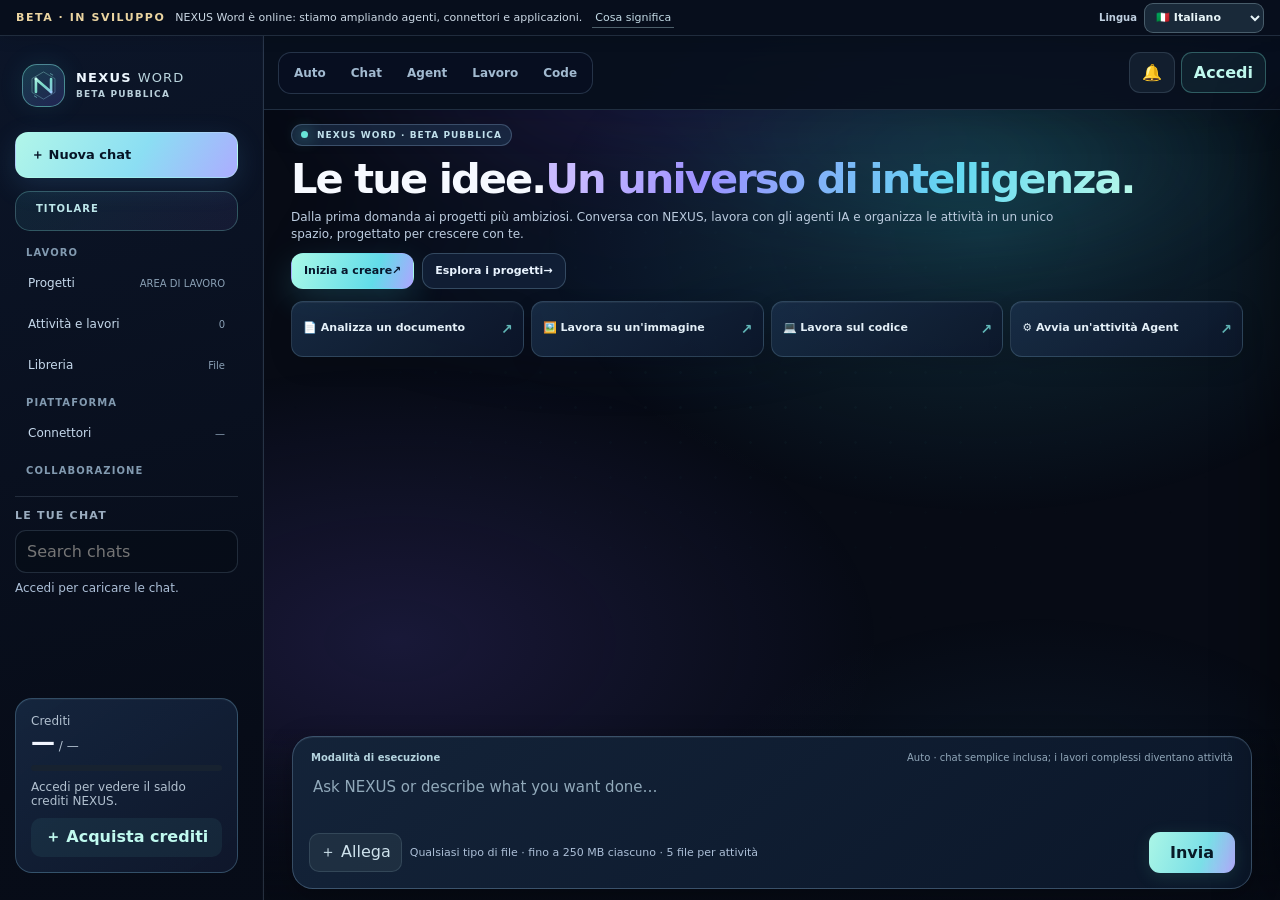
==== commit 6b2b6558: "fix(admin): independent user loading, one-click save and authoritative read-back confirmation for be" ====
--- a/index.html
+++ b/index.html
@@ -166,6 +166,7 @@
 <link rel="stylesheet" href="./nexus-aether-v3.css">
 <link rel="stylesheet" href="./nexus-first-visit-hotfix.css">
 <link rel="stylesheet" href="./nexus-owner-ux-fix.css">
+<link rel="stylesheet" href="./nexus-first-screen-clarity.css">
 </head>
 <body>
 <div class="beta-release-strip" id="betaReleaseStrip"><strong>BETA · IN SVILUPPO</strong><span>NEXUS Word è online: stiamo ampliando agenti, connettori e applicazioni.</span><button id="openBetaWelcome" type="button">Cosa significa</button><label class="language-switch" for="nexusLanguage"><span>Lingua</span><select id="nexusLanguage" aria-label="Seleziona la lingua dell'interfaccia"><option value="it">🇮🇹 Italiano</option><option value="en">🇬🇧 English</option></select></label></div>
@@ -737,6 +738,7 @@
     <h2>Centro amministrazione NEXUS</h2>
     <p>Gestione utenti, ruoli Beta Tester, crediti e segnalazioni. Le modifiche sono registrate dal server.</p>
     <div class="small" id="adminSummary">Caricamento utenti…</div>
+    <div id="adminActionFeedback" class="notice nexus-admin-action-feedback" role="status" aria-live="polite" hidden></div>
     <div class="nexus-admin-search">
       <label for="adminUserSearch">Trova un utente registrato</label>
       <input id="adminUserSearch" type="search" placeholder="Cerca per nome o indirizzo email…" autocomplete="off" spellcheck="false">
@@ -852,7 +854,7 @@
 document.getElementById('openBetaWelcome').onclick=openBetaWelcome;
 document.getElementById('acceptBetaWelcome').onclick=()=>closeBetaWelcome({remember:true});
 betaWelcomeModal.onclick=e=>{if(e.target.id==='betaWelcomeModal')closeBetaWelcome({remember:true})};
-try{if(!localStorage.getItem('nexus_beta_notice_seen_v2'))setTimeout(openBetaWelcome,250)}catch{setTimeout(openBetaWelcome,250)}
+// First visit opens directly into NEXUS. The persistent BETA banner and its 'Cosa significa' link disclose the status without blocking navigation.
 
 let computeDecisionResolve=null;
 function decideCompute(value){
@@ -1870,10 +1872,20 @@
 async function loadOwnerNotifications(){
  if(currentAccess?.staff_role!=='owner')return;
  const box=document.getElementById('notificationsList');box.innerHTML='<div class="small">Caricamento notifiche…</div>';
- const r=await client.rpc('nexus_owner_notifications_list',{p_limit:100});
- if(r.error){box.innerHTML='<div class="notice">'+escapeHtml(String(r.error.message||r.error))+'</div>';return}
- ownerNotifications=r.data||[];renderOwnerNotifications(ownerNotifications);
- await refreshOwnerNotificationBadge(false);
+ let timer;
+ try{
+   const r=await Promise.race([
+     client.rpc('nexus_owner_notifications_list',{p_limit:100}),
+     new Promise(resolve=>{timer=setTimeout(()=>resolve({timedOut:true}),12000)})
+   ]);
+   if(r.timedOut){box.innerHTML='<div class="notice">Il caricamento delle notifiche sta impiegando troppo tempo. Premi “Aggiorna” per riprovare. I dati non sono stati modificati.</div>';return}
+   if(r.error){box.innerHTML='<div class="notice">Impossibile caricare le notifiche: '+escapeHtml(String(r.error.message||r.error))+'</div>';return}
+   ownerNotifications=r.data||[];renderOwnerNotifications(ownerNotifications);
+   await refreshOwnerNotificationBadge(false);
+ }catch(error){
+   box.innerHTML='<div class="notice">Errore temporaneo di rete nel caricamento notifiche. Premi “Aggiorna” per riprovare.</div>';
+   console.warn('NEXUS owner notifications read failed',String(error?.message||error));
+ }finally{clearTimeout(timer)}
 }
 async function markOwnerNotificationRead(id){
  const r=await client.rpc('nexus_owner_notifications_mark_read',{p_notification_id:id});
@@ -2060,20 +2072,117 @@
  status.textContent='Ticket '+String(row?.public_code||'').trim()+' creato. Puoi continuare direttamente dal thread Beta Live.';
  await loadMyBetaTickets();setBetaPane('tickets');if(row?.ticket_id)await openBetaTicket(row.ticket_id);
 }
+// Single-source-of-truth: an Owner action is confirmed only after a fresh
+// server-authorized read returns the expected value. No browser-side role grant.
+let adminUserMutationPending=false;
+function adminActionNotice(message,kind='info'){
+ const box=document.getElementById('adminActionFeedback');
+ if(!box)return;
+ box.textContent=message;
+ box.dataset.kind=kind;
+ box.hidden=false;
+}
+function renderAdminUserData(data){
+ const rows=Array.isArray(data)?data:[];
+ const usersBox=document.getElementById('adminUsers');
+ usersBox.replaceChildren();
+ rows.forEach(u=>usersBox.appendChild(adminUserRow(u)));
+ const summary=document.getElementById('adminSummary');
+ summary.textContent=rows.length+' utenti · '+rows.filter(x=>x.unlimited).length+' illimitati · '+rows.filter(x=>x.staff_role==='beta_tester').length+' Beta Tester';
+ filterAdminUsers();
+}
+async function fetchAdminUserData(){
+ const res=await client.rpc('nexus_admin_list_users');
+ if(res.error)throw Error(String(res.error.message||res.error));
+ if(!Array.isArray(res.data))throw Error('Risposta elenco utenti non valida');
+ return res.data;
+}
+async function runAdminUserAction(u,action){
+ if(adminUserMutationPending)return;
+ const initialUserId=String(u.user_id);
+ const confirmMessage='La modifica è stata inviata. Verifico ora il valore salvato sul server…';
+ adminUserMutationPending=true;
+ const buttons=[...document.querySelectorAll('#adminUsers button')];
+ const initialDisabled=buttons.map(b=>b.disabled);
+ buttons.forEach(b=>{b.disabled=true});
+ adminActionNotice('Aggiornamento in corso per '+(u.display_name||u.name||u.email||'utente')+'…','pending');
+ const slow=setTimeout(()=>adminActionNotice('Il server sta impiegando più del previsto. Non ripetere l’operazione: sto aspettando l’esito.','pending'),10000);
+ try{
+   const res=await client.rpc(action.rpc,action.args);
+   if(res.error)throw Error(String(res.error.message||res.error));
+   adminActionNotice(confirmMessage,'pending');
+   // Fetch ONLY the user list, never block on Beta tickets/conversations.
+   const fresh=await fetchAdminUserData();
+   const updated=fresh.find(row=>String(row.user_id)===initialUserId);
+   renderAdminUserData(fresh);
+   if(!updated||!action.verify(updated)){
+     adminActionNotice('Modifica inviata, ma non ancora confermata dalla lettura del server. Controlla lo stato aggiornato prima di ripetere.','warning');
+     return;
+   }
+   adminActionNotice(action.success(updated),'success');
+ }catch(err){
+   adminActionNotice('Operazione non confermata: '+String(err?.message||err)+'. Aggiorna l’elenco prima di riprovare.','error');
+ }finally{
+   clearTimeout(slow);
+   buttons.forEach((button,index)=>{if(button.isConnected)button.disabled=initialDisabled[index]});
+   adminUserMutationPending=false;
+ }
+}
 function adminUserRow(u){
  const row=document.createElement('div');row.className='jobrow admin-user';
  const head=document.createElement('div');head.className='jobhead';
  const title=document.createElement('strong');title.textContent=u.display_name||u.name||u.email;
- const status=document.createElement('span');status.className='jobstatus '+(u.unlimited?'completed':'');status.textContent=String(u.staff_role||'user').replaceAll('_',' ').toUpperCase();head.append(title,status);row.appendChild(head);
- const meta=document.createElement('div');meta.className='jobmeta';meta.textContent=u.email+' · '+u.credits+' credits'+(u.unlimited?' · unlimited':'')+(u.email_verified?' · verified email':' · email not verified');row.appendChild(meta);
- const name=document.createElement('input');name.className='admin-name-input';name.value=u.display_name||u.name||'';name.placeholder='Nome visualizzato';
- const saveName=document.createElement('button');saveName.type='button';saveName.textContent='Salva nome';saveName.onclick=async()=>{const x=await client.rpc('nexus_admin_set_display_name',{p_target:u.user_id,p_display_name:name.value});if(x.error)alert(x.error.message);else await loadAdmin()};
+ const status=document.createElement('span');status.className='jobstatus '+(u.unlimited?'completed':'');
+ status.textContent=String(u.staff_role||'user').replaceAll('_',' ').toUpperCase();
+ head.append(title,status);row.appendChild(head);
+ const meta=document.createElement('div');meta.className='jobmeta';
+ meta.textContent=u.email+' · '+u.credits+' crediti'+(u.unlimited?' · ILLIMITATO':'')+(u.email_verified?' · email verificata':' · email non verificata');
+ row.appendChild(meta);
+ const name=document.createElement('input');name.className='admin-name-input';
+ name.value=u.display_name||u.name||'';name.placeholder='Nome visualizzato';
+ const saveName=document.createElement('button');saveName.type='button';saveName.textContent='Salva nome';
+ saveName.onclick=()=>runAdminUserAction(u,{
+   rpc:'nexus_admin_set_display_name',args:{p_target:u.user_id,p_display_name:name.value},
+   verify:r=>String(r.display_name||'').trim()===name.value.trim(),
+   success:()=> 'Nome aggiornato e confermato dal server.'
+ });
  const actions=document.createElement('div');actions.className='admin-actions';
- const amount=document.createElement('input');amount.className='admin-credit-input';amount.type='number';amount.min='1';amount.max='1000000';amount.value='100';
- const grant=document.createElement('button');grant.type='button';grant.textContent='Assegna crediti';grant.onclick=async()=>{const x=await client.rpc('nexus_admin_grant_credits',{p_target:u.user_id,p_amount:Number(amount.value),p_reason:'admin_panel'});if(x.error)alert(x.error.message);else await loadAdmin()};
- const beta=document.createElement('button');beta.type='button';beta.textContent=u.staff_role==='beta_tester'?'Rimuovi Beta Tester':'Assegna Beta Tester';beta.disabled=u.staff_role==='owner';beta.onclick=async()=>{const x=await client.rpc('nexus_admin_set_beta',{p_target:u.user_id,p_enabled:u.staff_role!=='beta_tester'});if(x.error)alert(x.error.message);else await loadAdmin()};
- const unlimited=document.createElement('button');unlimited.type='button';unlimited.textContent=u.unlimited?'Disattiva illimitato':'Attiva illimitato';unlimited.disabled=u.staff_role==='owner';unlimited.onclick=async()=>{const x=await client.rpc('nexus_admin_set_unlimited',{p_target:u.user_id,p_unlimited:!u.unlimited});if(x.error)alert(x.error.message);else await loadAdmin()};
- actions.append(amount,grant,beta,unlimited);row.append(name,saveName,actions);return row;
+ const amount=document.createElement('input');amount.className='admin-credit-input';amount.type='number';
+ amount.min='1';amount.max='1000000';amount.step='1';amount.value='100';
+ const grant=document.createElement('button');grant.type='button';grant.textContent='Assegna crediti';
+ grant.onclick=()=>{
+   const qty=Number(amount.value);
+   if(!Number.isSafeInteger(qty)||qty<1||qty>1000000){
+     adminActionNotice('Inserisci una quantità intera di crediti da 1 a 1.000.000.','error');return;
+   }
+   const before=Number(u.credits);
+   runAdminUserAction(u,{
+     rpc:'nexus_admin_grant_credits',
+     args:{p_target:u.user_id,p_amount:qty,p_reason:'admin_panel'},
+     verify:r=>Number.isFinite(before)&&Number(r.credits)>=before+qty,
+     success:r=>'Accredito confermato: +'+qty+' crediti. Saldo attuale: '+r.credits+'.'
+   });
+ };
+ const beta=document.createElement('button');beta.type='button';
+ const wasBeta=u.staff_role==='beta_tester';
+ beta.textContent=wasBeta?'Rimuovi Beta Tester':'Assegna Beta Tester';
+ // Never offer downgrading OWNER/ADMIN via a Beta switch.
+ beta.disabled= !['user','beta_tester',null,undefined].includes(u.staff_role);
+ beta.onclick=()=>runAdminUserAction(u,{
+   rpc:'nexus_admin_set_beta',args:{p_target:u.user_id,p_enabled:!wasBeta},
+   verify:r=>wasBeta?r.staff_role!=='beta_tester':r.staff_role==='beta_tester',
+   success:()=>wasBeta?'Rimozione Beta Tester confermata dal server.':'Ruolo BETA TESTER confermato dal server.'
+ });
+ const unlimited=document.createElement('button');unlimited.type='button';
+ unlimited.textContent=u.unlimited?'Disattiva illimitato':'Attiva illimitato';
+ unlimited.disabled=u.staff_role==='owner';
+ unlimited.onclick=()=>runAdminUserAction(u,{
+   rpc:'nexus_admin_set_unlimited',args:{p_target:u.user_id,p_unlimited:!u.unlimited},
+   verify:r=>Boolean(r.unlimited)===!Boolean(u.unlimited),
+   success:()=>u.unlimited?'Disattivazione illimitato confermata dal server.':'Accesso ILLIMITATO confermato dal server.'
+ });
+ actions.append(amount,grant,beta,unlimited);
+ row.append(name,saveName,actions);return row;
 }
 function adminNextBetaStates(status){return {APERTO:['IN_ANALISI','CHIUSO'],IN_ANALISI:['IN_CORREZIONE','CHIUSO'],IN_CORREZIONE:['DA_VERIFICARE','IN_ANALISI'],DA_VERIFICARE:['IN_ANALISI','RISOLTO'],RISOLTO:['CHIUSO','IN_ANALISI'],CHIUSO:[]}[status]||[]}
 async function adminBetaTransition(id,next){
@@ -2151,17 +2260,25 @@
  });
 }
 async function loadAdmin(){
- const usersBox=document.getElementById('adminUsers'),feedbackBox=document.getElementById('adminFeedback'),convBox=document.getElementById('adminBetaConversations'),summary=document.getElementById('adminSummary');
- usersBox.innerHTML='<div class="small">Loading users…</div>';feedbackBox.innerHTML='<div class="small">Loading Beta Live…</div>';convBox.innerHTML='<div class="small">Caricamento conversazioni beta…</div>';
- const [users,tickets,convos]=await Promise.all([client.rpc('nexus_admin_list_users'),client.rpc('nexus_beta_admin_list_tickets'),client.rpc('nexus_beta_admin_list_conversations',{p_limit:100})]);
- if(users.error){usersBox.innerHTML='<div class="notice">'+escapeHtml(String(users.error.message||users.error))+'</div>';return}
- usersBox.innerHTML='';(users.data||[]).forEach(u=>usersBox.appendChild(adminUserRow(u)));
- summary.textContent=(users.data||[]).length+' users · '+(users.data||[]).filter(x=>x.unlimited).length+' unlimited · '+(users.data||[]).filter(x=>x.staff_role==='beta_tester').length+' beta tester';
- filterAdminUsers();
- if(tickets.error){feedbackBox.innerHTML='<div class="notice">'+escapeHtml(String(tickets.error.message||tickets.error))+'</div>';return}
- adminBetaTicketsCache=tickets.data||[];renderAdminBetaTickets(adminBetaTicketsCache);
- if(convos.error){convBox.innerHTML='<div class="notice">Beta Workspace non disponibile: '+escapeHtml(String(convos.error.message||convos.error))+'</div>';return}
- adminBetaConversationsCache=convos.data||[];renderAdminBetaConversations(adminBetaConversationsCache);
+ const usersBox=document.getElementById('adminUsers'),
+       feedbackBox=document.getElementById('adminFeedback'),
+       convBox=document.getElementById('adminBetaConversations');
+ usersBox.innerHTML='<div class="small">Caricamento utenti…</div>';
+ feedbackBox.innerHTML='<div class="small">Caricamento Beta Live…</div>';
+ convBox.innerHTML='<div class="small">Caricamento conversazioni Beta…</div>';
+ // Independent queries: slow QA threads must never block user/credit management.
+ const usersRequest=fetchAdminUserData().then(renderAdminUserData).catch(err=>{
+   usersBox.innerHTML='<div class="notice">Impossibile caricare gli utenti: '+escapeHtml(String(err?.message||err))+'</div>';
+ });
+ const ticketsRequest=client.rpc('nexus_beta_admin_list_tickets').then(tickets=>{
+   if(tickets.error){feedbackBox.innerHTML='<div class="notice">'+escapeHtml(String(tickets.error.message||tickets.error))+'</div>';return}
+   adminBetaTicketsCache=tickets.data||[];renderAdminBetaTickets(adminBetaTicketsCache);
+ }).catch(err=>{feedbackBox.innerHTML='<div class="notice">Beta Live non disponibile: '+escapeHtml(String(err?.message||err))+'</div>'});
+ const convosRequest=client.rpc('nexus_beta_admin_list_conversations',{p_limit:100}).then(convos=>{
+   if(convos.error){convBox.innerHTML='<div class="notice">Beta Workspace non disponibile: '+escapeHtml(String(convos.error.message||convos.error))+'</div>';return}
+   adminBetaConversationsCache=convos.data||[];renderAdminBetaConversations(adminBetaConversationsCache);
+ }).catch(err=>{convBox.innerHTML='<div class="notice">Conversazioni Beta non disponibili: '+escapeHtml(String(err?.message||err))+'</div>'});
+ await Promise.allSettled([usersRequest,ticketsRequest,convosRequest]);
 }
 async function openBeta(){if(!(currentAccess?.is_beta||currentAccess?.is_admin))return;applyAccessUI();document.getElementById('betaModal').classList.add('show');setBetaPane('new');await loadMyBetaTickets()}
 async function openAdmin(){if(!currentAccess?.is_admin)return;document.getElementById('adminModal').classList.add('show');await loadAdmin()}
--- a/nexus-owner-ux-fix.css
+++ b/nexus-owner-ux-fix.css
@@ -88,3 +88,57 @@
  #adminModal .nexus-admin-search{grid-template-columns:1fr}
  #adminModal .nexus-admin-search input,#adminModal .nexus-admin-search #adminUserSearchResult{grid-column:1/-1}
 }
+
+/* After sign-in, show the actual composer/workspace instead of a second fake chat. */
+body.nexus-authenticated #intro .aether-showcase,
+body.nexus-authenticated #intro .aether-section-heading{display:none!important}
+body.nexus-authenticated #intro{padding-top:18px;padding-bottom:12px}
+body.nexus-authenticated #intro .aether-hero{
+ grid-template-columns:minmax(0,1fr);
+ gap:0;
+ min-height:0;
+ width:min(100%,900px);
+ margin:0 auto;
+}
+body.nexus-authenticated #intro .aether-story{text-align:center}
+body.nexus-authenticated #intro .aether-story h1{
+ font-size:clamp(29px,3.3vw,49px);
+ line-height:1.13;
+ max-width:880px;
+ margin:13px auto;
+}
+body.nexus-authenticated #intro .aether-story h1 .aether-gradient{display:inline}
+body.nexus-authenticated #intro .aether-story>p{
+ max-width:680px;
+ margin:0 auto 12px;
+ font-size:13px;
+ line-height:1.55;
+}
+body.nexus-authenticated #intro .aether-eyebrow{font-size:9px}
+body.nexus-authenticated #intro .aether-actions,
+body.nexus-authenticated #intro .aether-pledges{display:none}
+body.nexus-authenticated #intro .quick{
+ grid-template-columns:repeat(4,minmax(0,1fr));
+ max-width:900px;
+ gap:9px;
+ margin-top:17px;
+}
+body.nexus-authenticated #intro .quick button{
+ min-height:62px;
+ padding:12px 31px 12px 12px;
+ font-size:11px;
+}
+body.nexus-authenticated #intro .aether-footer-note{
+ margin-top:8px;
+ justify-content:center;
+}
+@media(max-width:1100px){
+ body.nexus-authenticated #intro .quick{grid-template-columns:repeat(2,minmax(0,1fr))}
+}
+@media(max-width:560px){
+ body.nexus-authenticated #intro .aether-story h1{font-size:clamp(26px,8vw,35px);margin:10px auto}
+ body.nexus-authenticated #intro .aether-story>p{font-size:12px}
+ body.nexus-authenticated #intro .quick{grid-template-columns:repeat(2,minmax(0,1fr));gap:6px}
+ body.nexus-authenticated #intro .quick button{min-height:66px;padding:9px 20px 9px 8px;font-size:10px}
+ body.nexus-authenticated #intro .aether-footer-note{font-size:8px;gap:5px}
+}
--- a/nexus-first-screen-clarity.css
+++ b/nexus-first-screen-clarity.css
@@ -0,0 +1,134 @@
+/* NEXUS Word first viewport: app usability over illustrative decoration.
+   Addresses observable off-screen quick actions on short laptops and phones.
+   Pure responsive layout; no auth, data or payment changes. */
+@media (min-width:821px) and (max-height:950px){
+  .stage{padding-top:8px;padding-bottom:10px}
+  .intro{padding-top:5px!important;padding-bottom:9px!important;margin:0!important}
+  .intro::before{height:420px;top:33%;opacity:.68}
+  .intro .aether-hero{
+    display:block;min-height:0!important;
+    max-width:1100px;
+  }
+  .intro .aether-showcase{display:none!important}
+  .intro .aether-story{max-width:100%}
+  .intro .aether-eyebrow{padding:5px 9px;font-size:9px}
+  .intro .aether-story h1,
+  body.nexus-authenticated #intro .aether-story h1{
+    font-size:clamp(29px,3.25vw,45px);
+    line-height:1.09;
+    margin:10px 0 8px;
+    max-width:950px;
+    letter-spacing:-.047em;
+  }
+  .intro .aether-story h1 .aether-gradient{display:inline}
+  .intro .aether-story>p,
+  body.nexus-authenticated #intro .aether-story>p{
+    font-size:12px;line-height:1.45;
+    max-width:780px;
+    margin:0 0 9px;
+    text-align:left;
+  }
+  .intro .aether-actions{gap:8px}
+  .intro .aether-actions .aether-action{min-height:36px;padding:7px 12px;font-size:11px}
+  .intro .aether-pledges,
+  .intro .aether-section-heading,
+  .intro .aether-footer-note{display:none!important}
+  .intro .quick,
+  body.nexus-authenticated #intro .quick{
+    display:grid;
+    grid-template-columns:repeat(4,minmax(0,1fr));
+    gap:7px;
+    max-width:100%;
+    margin-top:12px;
+  }
+  .intro .quick button,
+  body.nexus-authenticated #intro .quick button{
+    min-height:56px;
+    padding:9px 28px 9px 11px;
+    font-size:11px;line-height:1.32;
+    border-radius:12px;
+  }
+  .intro .quick button::after{right:10px;font-size:14px}
+  body.nexus-authenticated #intro .aether-story{text-align:left}
+  .main:has(#intro:not([style*="display: none"])) .composer-wrap{padding-top:7px}
+}
+@media(min-width:821px) and (max-width:1150px) and (max-height:950px){
+  .intro .quick,
+  body.nexus-authenticated #intro .quick{grid-template-columns:repeat(2,minmax(0,1fr))}
+  .intro .quick button,
+  body.nexus-authenticated #intro .quick button{min-height:48px}
+  .intro .aether-story h1,
+  body.nexus-authenticated #intro .aether-story h1{font-size:clamp(28px,3.65vw,37px)}
+  .intro .aether-story>p{font-size:11px}
+}
+@media(max-width:820px){
+  .stage{padding-top:8px}
+  .intro,
+  .main:has(#intro:not([style*="display: none"])) .intro{
+    min-height:0!important;
+    padding-top:9px!important;
+    padding-bottom:9px!important;
+    margin:0!important;
+  }
+  .intro::before{height:450px;top:42%;opacity:.75}
+  .intro .aether-hero{display:block;min-height:0!important}
+  .intro .aether-showcase{display:none!important}
+  .intro .aether-section-heading,
+  .intro .aether-pledges,
+  .intro .aether-footer-note{display:none!important}
+  .intro .aether-story h1,
+  body.nexus-authenticated #intro .aether-story h1{
+    font-size:clamp(29px,6.5vw,43px);
+    line-height:1.09;
+    letter-spacing:-.05em;
+    margin:10px 0 9px;
+  }
+  .intro .aether-story h1 .aether-gradient{display:inline}
+  .intro .aether-story>p,
+  body.nexus-authenticated #intro .aether-story>p{
+    font-size:12px;line-height:1.47;
+    margin:0 0 11px;
+    text-align:left;
+    max-width:660px;
+  }
+  .intro .aether-actions{gap:7px;margin-top:5px}
+  .intro .aether-actions .aether-action{
+    min-height:39px;
+    padding:8px 11px;
+    font-size:11px;
+  }
+  .intro .quick,
+  body.nexus-authenticated #intro .quick{
+    grid-template-columns:repeat(2,minmax(0,1fr));
+    margin-top:12px;
+    gap:8px;
+    max-width:100%;
+  }
+  .intro .quick button,
+  body.nexus-authenticated #intro .quick button{
+    min-height:59px;
+    padding:10px 23px 10px 10px;
+    font-size:11px;
+    border-radius:12px;
+    line-height:1.25;
+  }
+  .intro .quick button::after{right:8px;font-size:14px}
+  body.nexus-authenticated #intro .aether-story{text-align:left}
+}
+@media(max-width:560px){
+  .intro .aether-eyebrow{font-size:8px;padding:5px 9px}
+  .intro .aether-story h1,
+  body.nexus-authenticated #intro .aether-story h1{font-size:clamp(26px,7.8vw,35px)}
+  .intro .aether-story>p,
+  body.nexus-authenticated #intro .aether-story>p{font-size:11.5px;line-height:1.38}
+  .intro .aether-actions .aether-action{min-height:37px;font-size:10px}
+  .intro .quick button,
+  body.nexus-authenticated #intro .quick button{min-height:54px;font-size:10px;padding:8px 19px 8px 8px}
+  .stage{padding-left:12px;padding-right:12px}
+  .main:has(#intro:not([style*="display: none"])) .composer-wrap{padding-top:6px}
+}
+@media(max-width:560px) and (max-height:700px){
+  .intro .aether-story>p{display:-webkit-box;-webkit-line-clamp:2;-webkit-box-orient:vertical;overflow:hidden}
+  .intro .aether-actions{display:none}
+  .intro .quick{margin-top:8px}
+}
